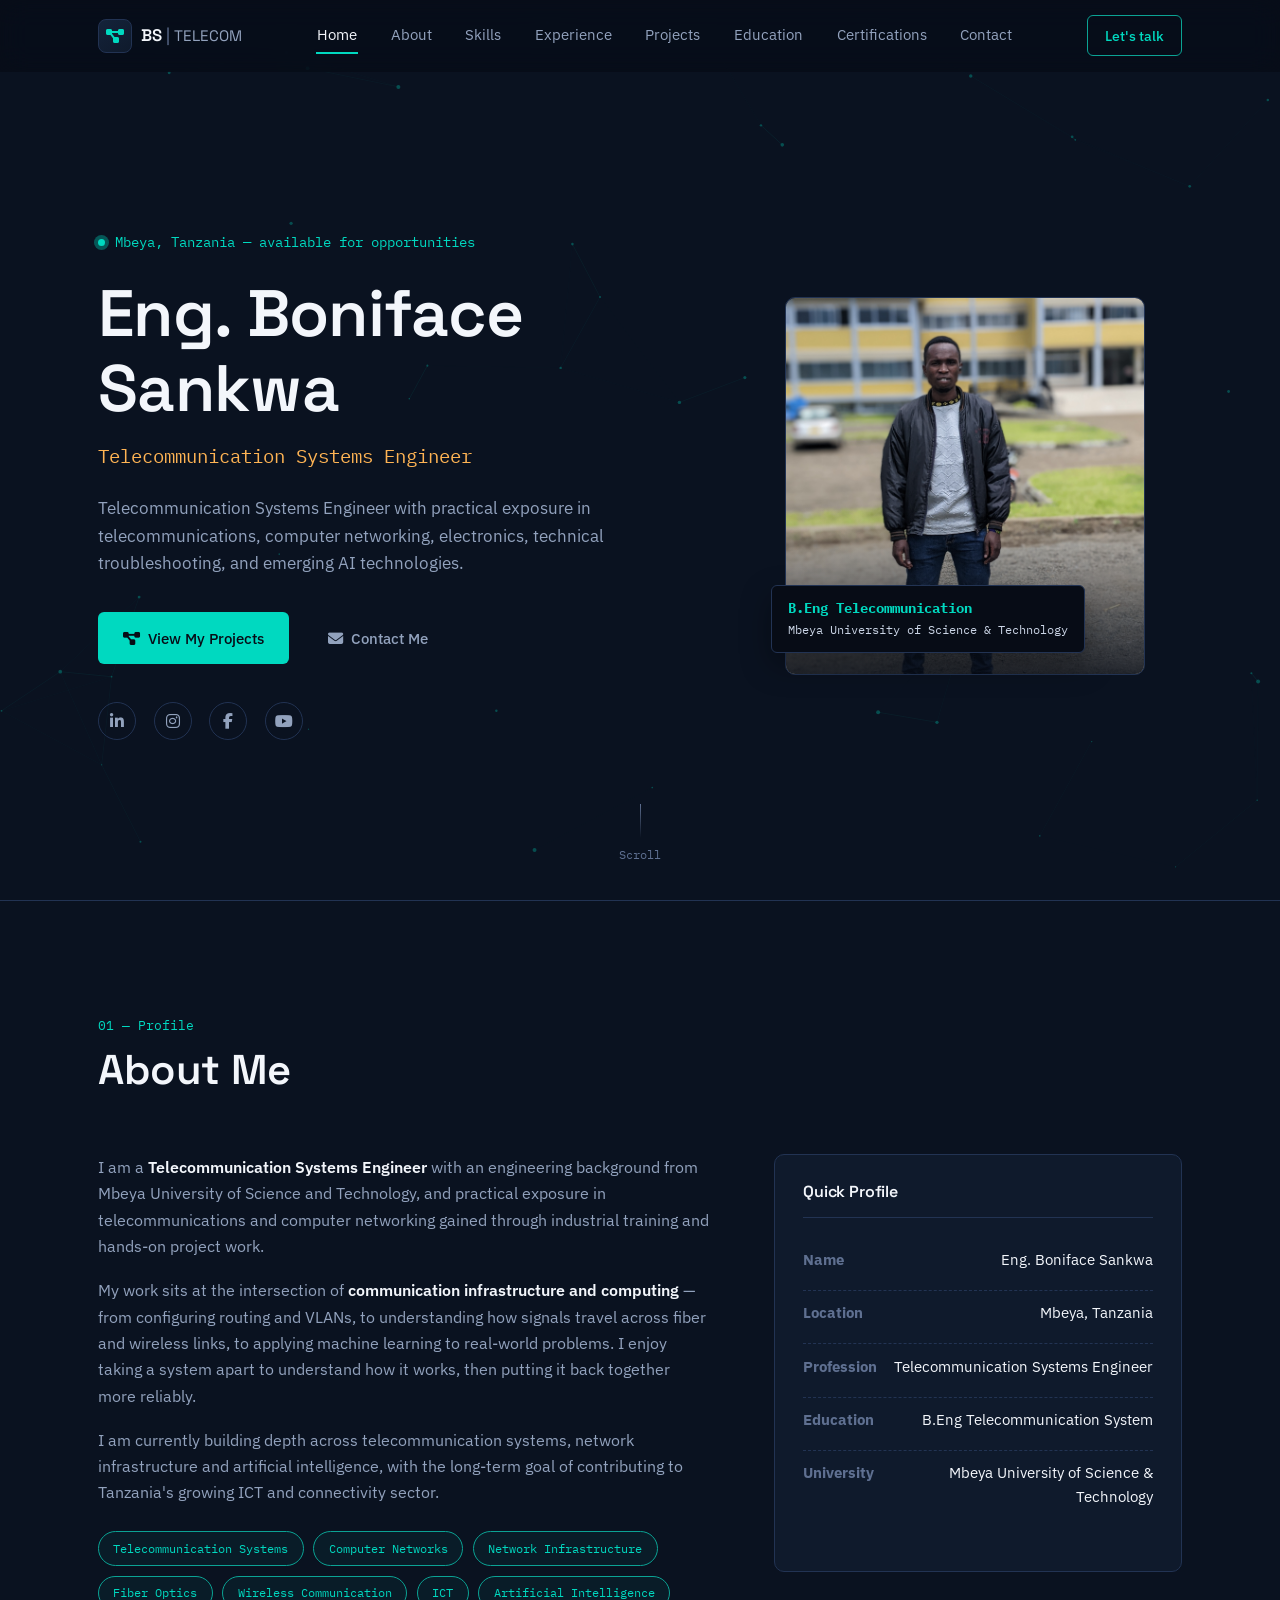
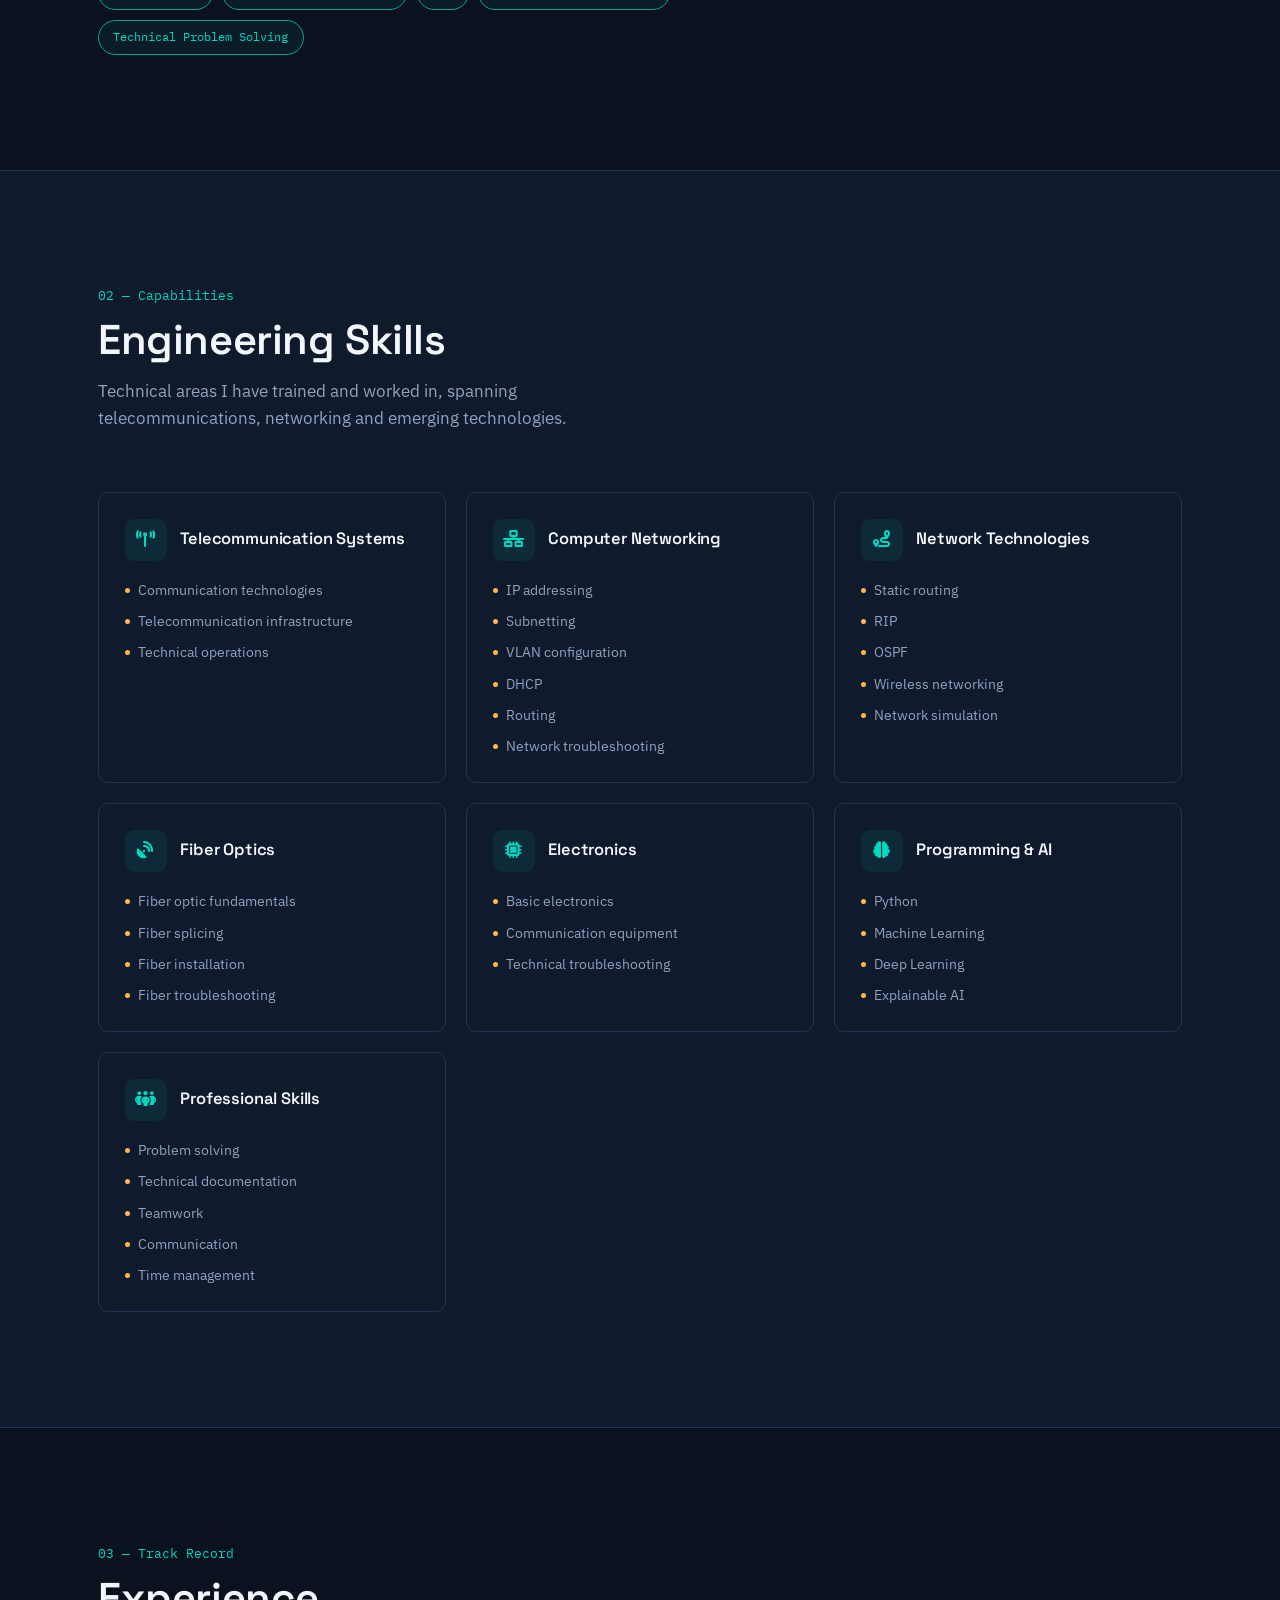
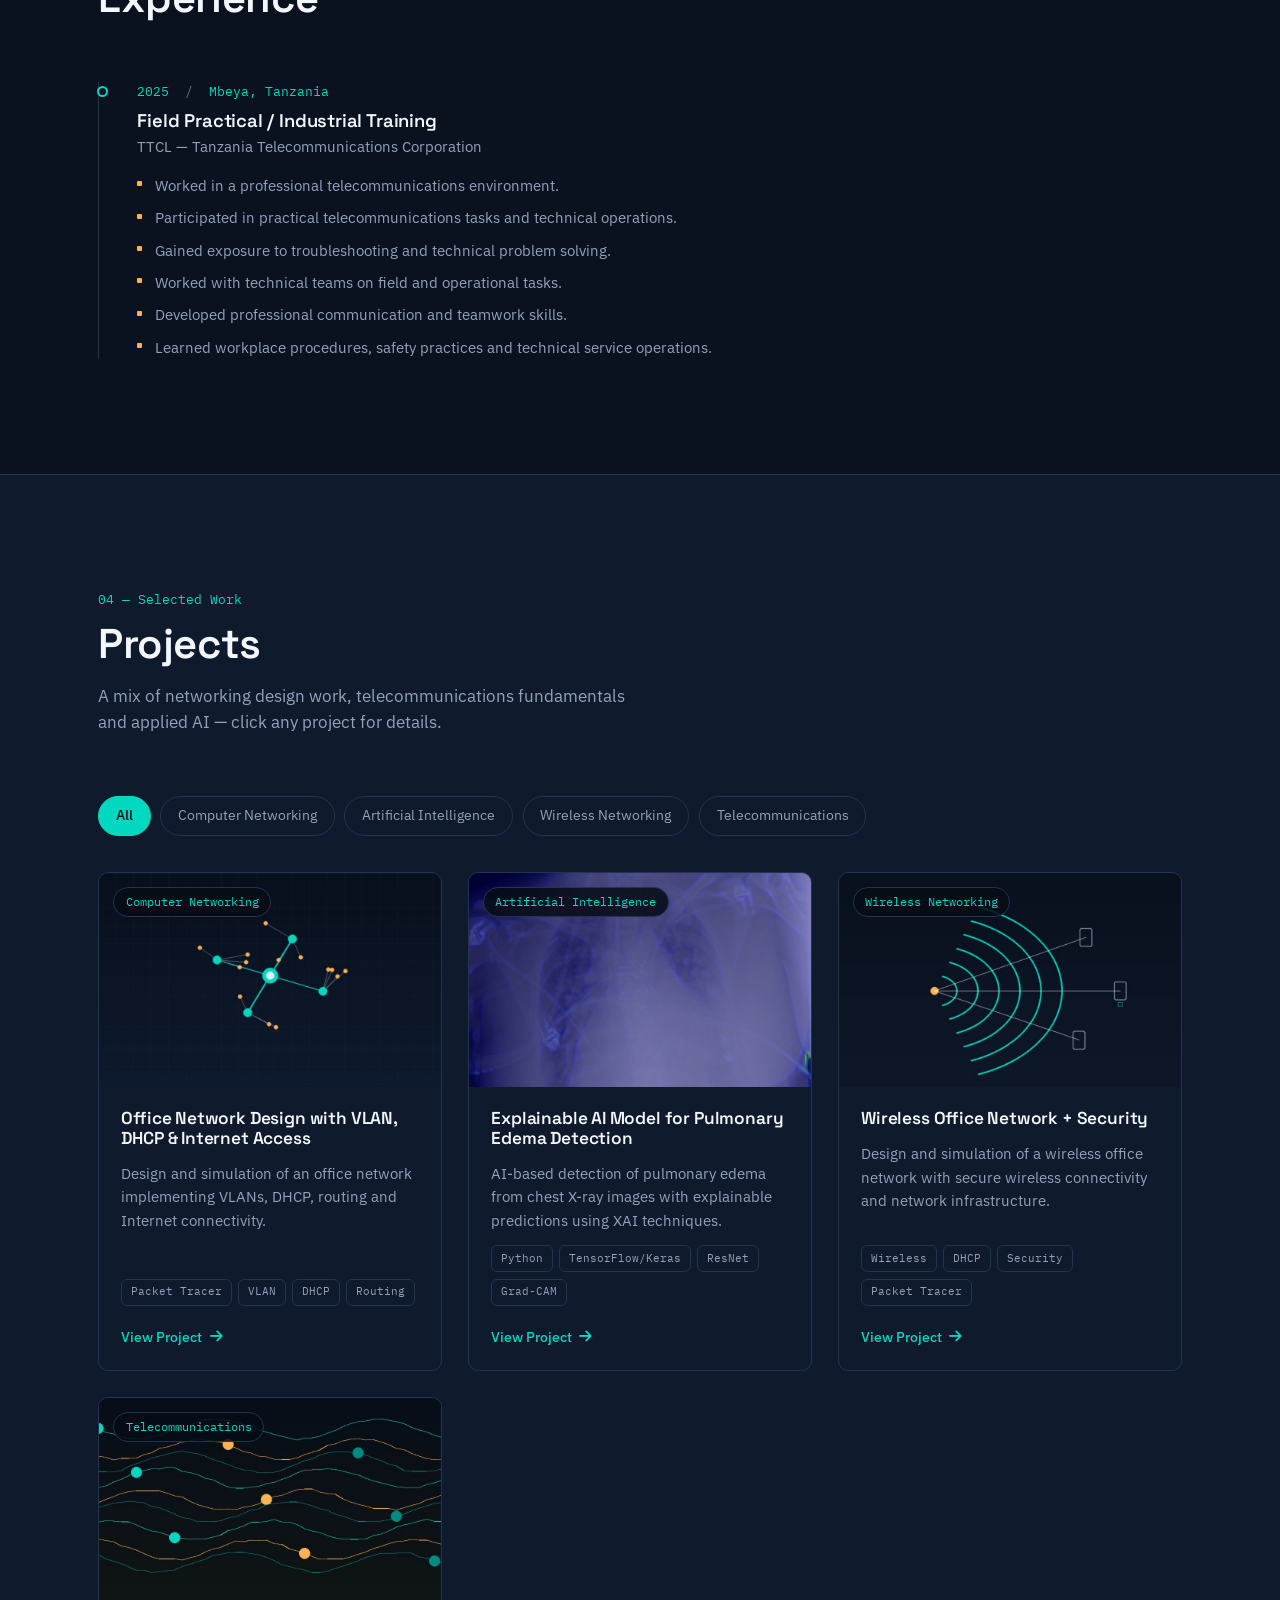
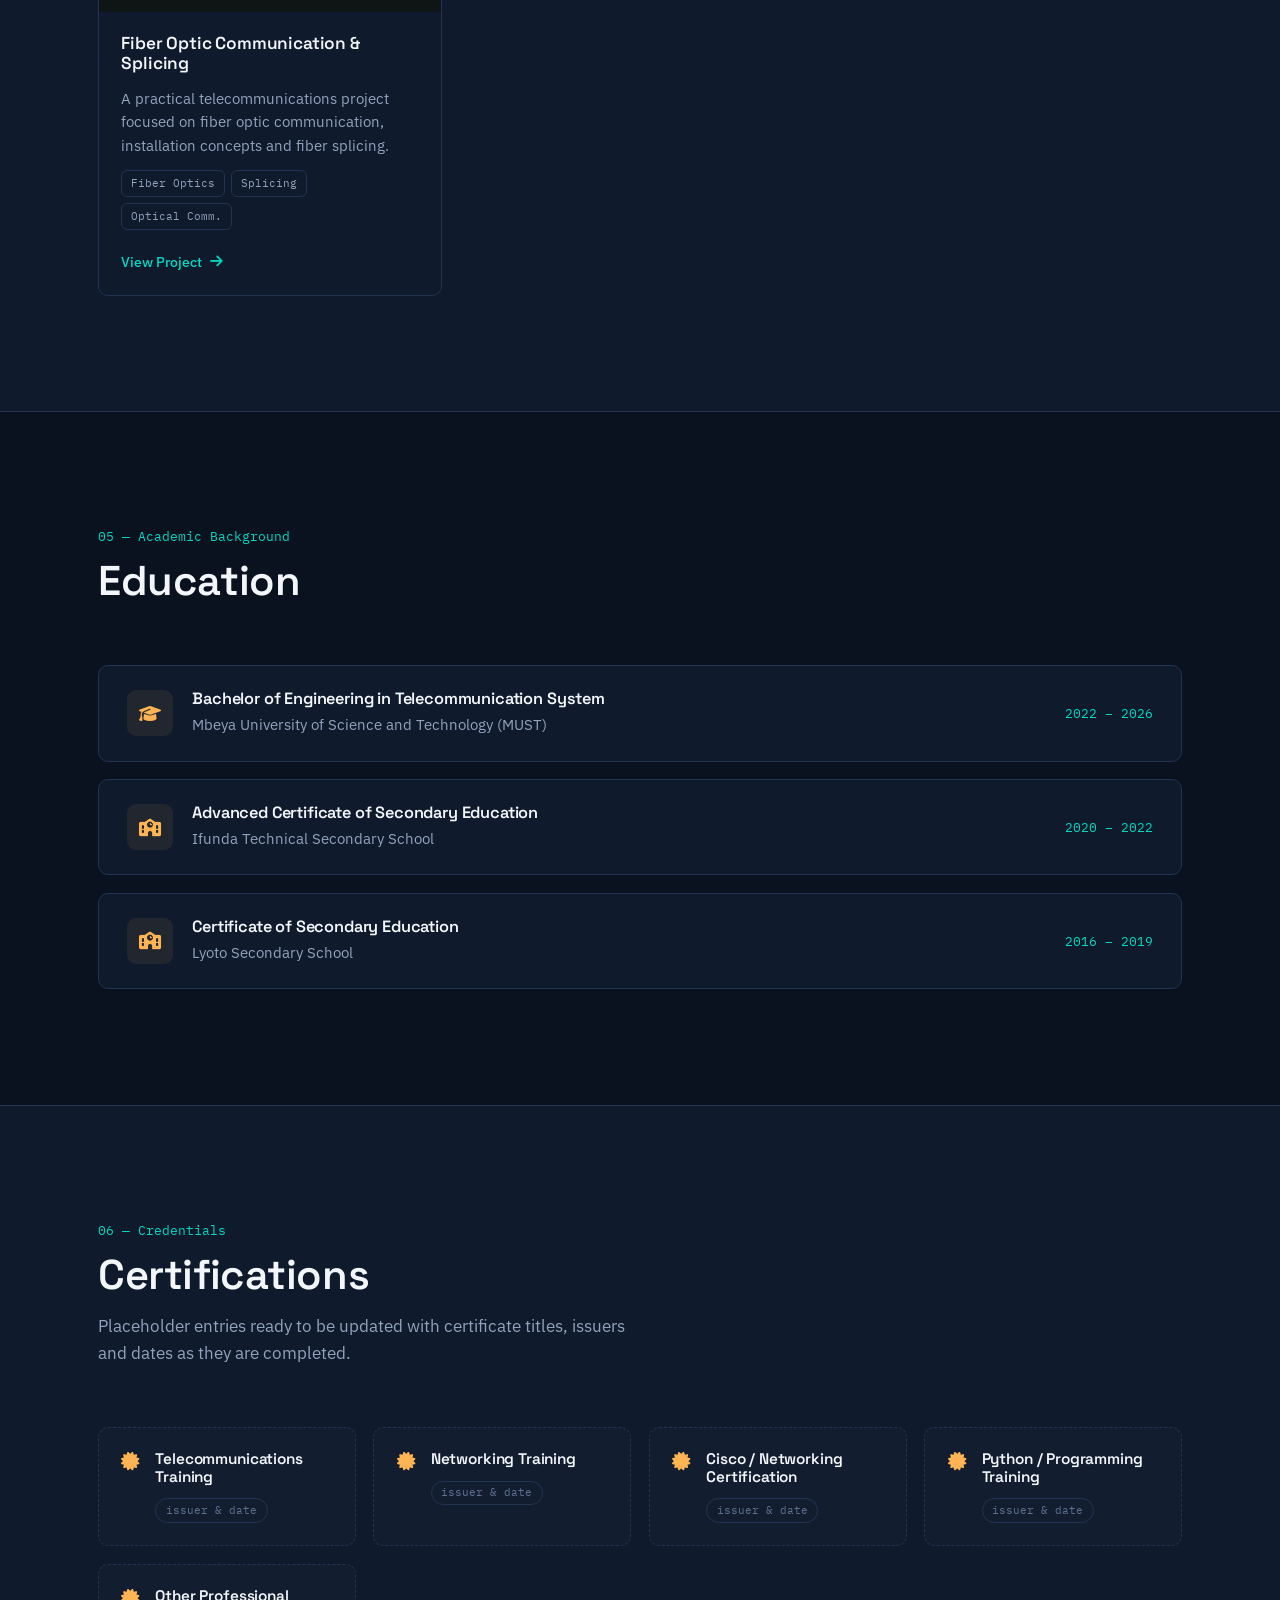
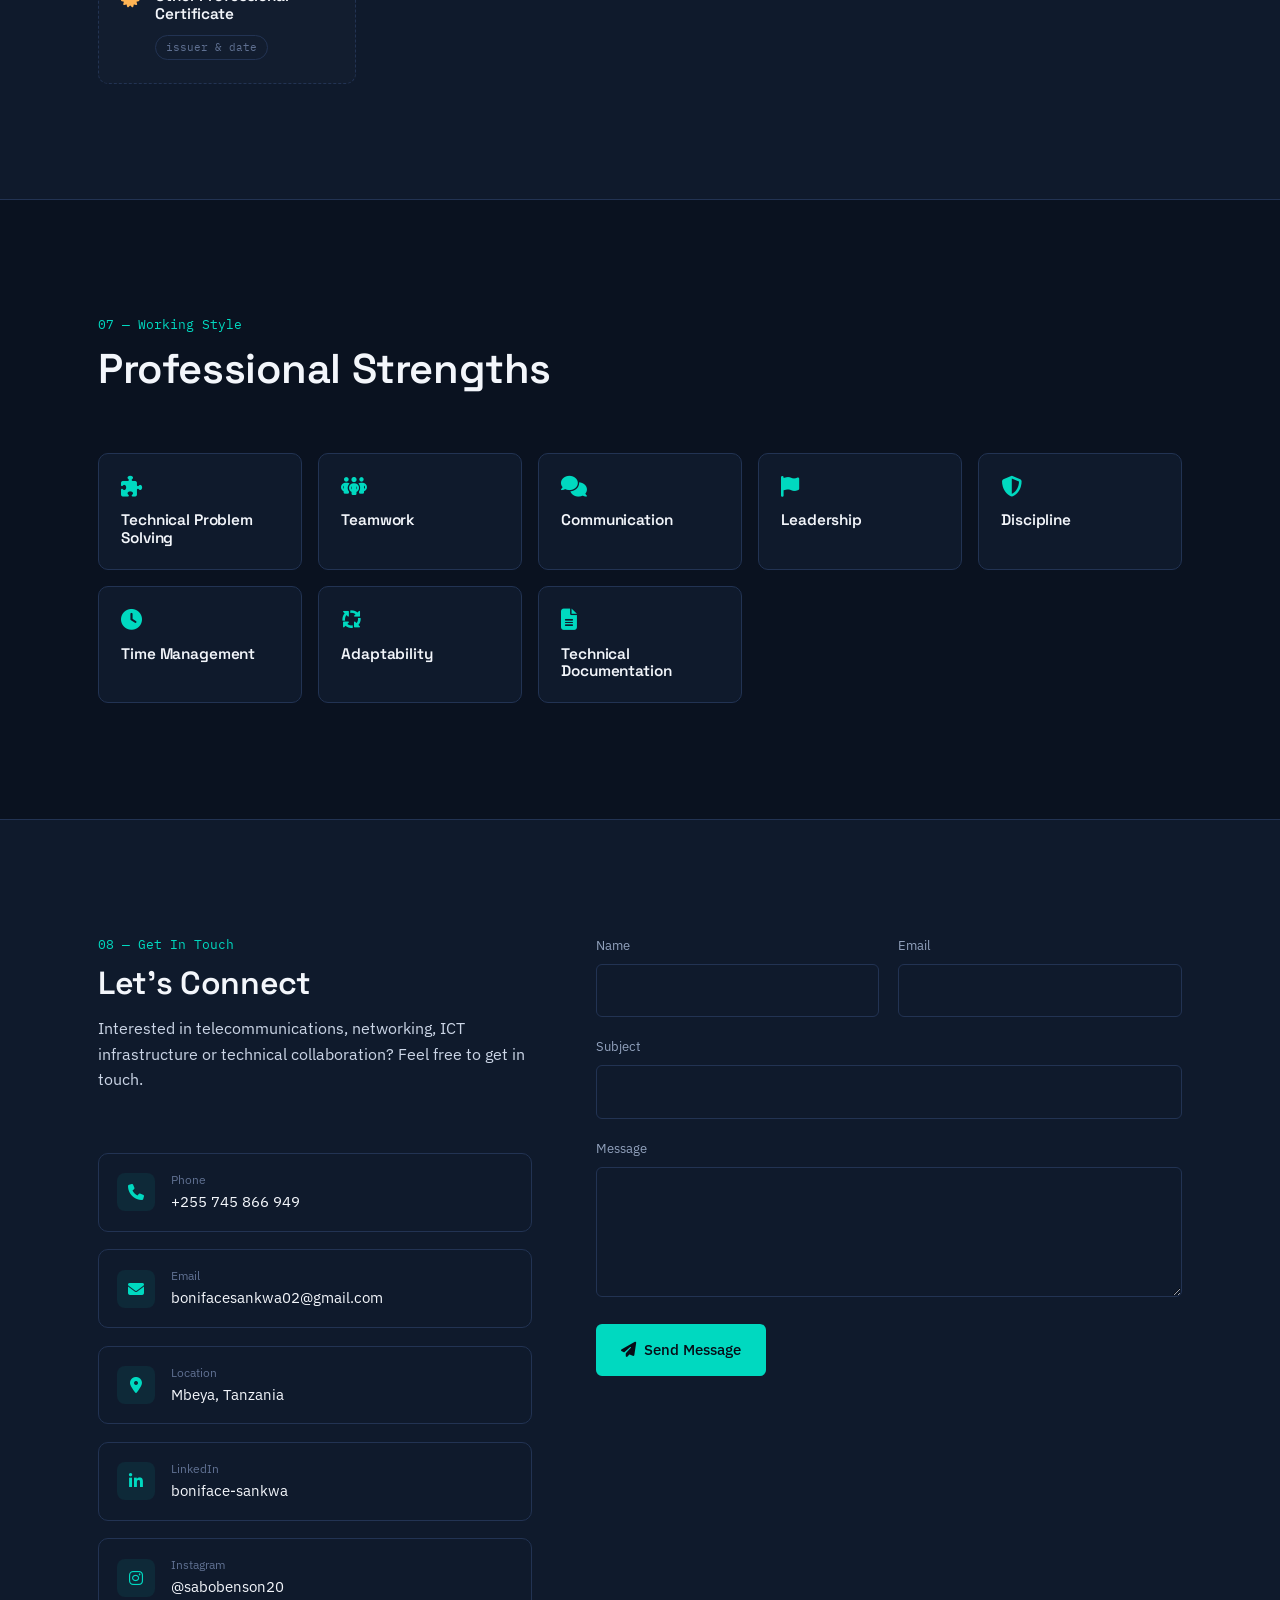
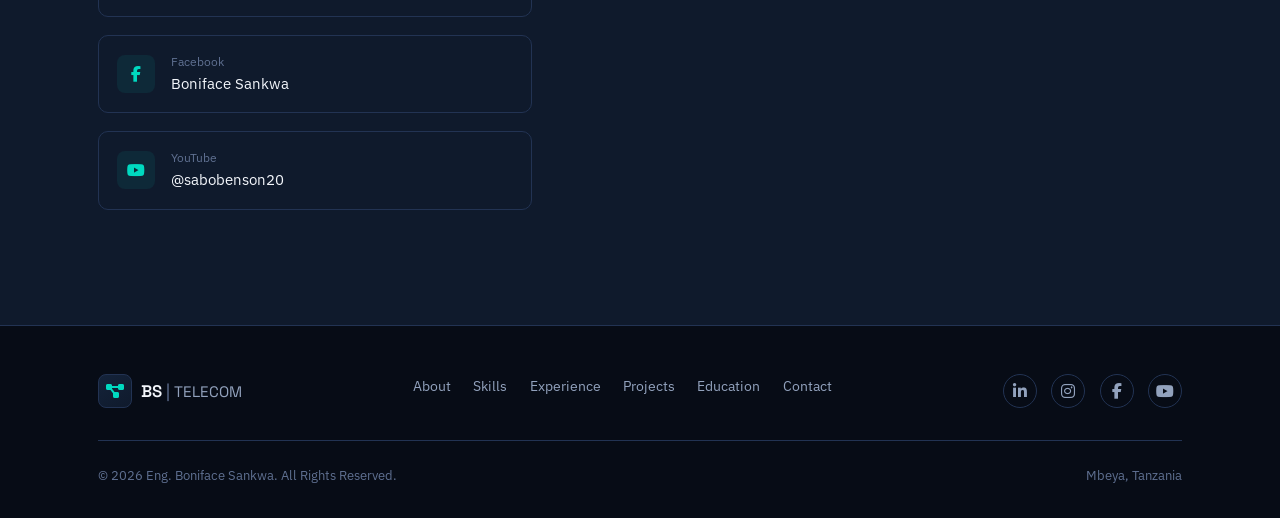
==== index.html @ 9c0c971b "Restore 'View My Projects' button in index.html Restored 'View My Projects' button and commented out" ====
<!DOCTYPE html>
<html lang="en">
<head>
<meta charset="UTF-8">
<meta name="viewport" content="width=device-width, initial-scale=1.0">
<title>Eng. Boniface Sankwa | Telecommunication Systems Engineer</title>
<meta name="description" content="Eng. Boniface Sankwa is a Telecommunication Systems Engineer based in Mbeya, Tanzania, with practical exposure in telecommunications, computer networking, fiber optics, wireless communication and AI.">
<meta name="keywords" content="Boniface Sankwa, Telecommunication Engineer, Network Engineer, Mbeya Tanzania, Fiber Optics, Computer Networking, ICT, MUST">
<meta name="author" content="Eng. Boniface Sankwa">
<link rel="canonical" href="https://bonifacesankwa.github.io/">

<!-- Open Graph -->
<meta property="og:type" content="website">
<meta property="og:title" content="Eng. Boniface Sankwa | Telecommunication Systems Engineer">
<meta property="og:description" content="Telecommunication Systems Engineer with practical exposure in telecommunications, computer networking, electronics, technical troubleshooting and emerging AI technologies.">
<meta property="og:image" content="assets/images/profile.jpg">
<meta property="og:url" content="https://bonifacesankwa.github.io/">
<meta name="twitter:card" content="summary_large_image">
<meta name="twitter:title" content="Eng. Boniface Sankwa | Telecommunication Systems Engineer">
<meta name="twitter:description" content="Telecommunication Systems Engineer — networking, fiber optics, wireless communication & AI.">
<meta name="twitter:image" content="assets/images/profile.jpg">

<link rel="icon" type="image/png" href="assets/icons/favicon.png">

<!-- Fonts -->
<link rel="preconnect" href="https://fonts.googleapis.com">
<link rel="preconnect" href="https://fonts.gstatic.com" crossorigin>
<link href="https://fonts.googleapis.com/css2?family=Space+Grotesk:wght@500;600;700&family=IBM+Plex+Sans:wght@400;500;600&family=IBM+Plex+Mono:wght@400;500&display=swap" rel="stylesheet">

<!-- Font Awesome -->
<link rel="stylesheet" href="https://cdnjs.cloudflare.com/ajax/libs/font-awesome/6.5.1/css/all.min.css">

<!-- Bootstrap 5 (grid/utilities used sparingly; layout is custom CSS) -->
<link rel="stylesheet" href="https://cdnjs.cloudflare.com/ajax/libs/twitter-bootstrap/5.3.2/css/bootstrap.min.css">

<link rel="stylesheet" href="css/style.css">

<!-- JSON-LD structured data for SEO -->
<script type="application/ld+json">
{
  "@context": "https://schema.org",
  "@type": "Person",
  "name": "Eng. Boniface Sankwa",
  "jobTitle": "Telecommunication Systems Engineer",
  "address": { "@type": "PostalAddress", "addressLocality": "Mbeya", "addressCountry": "Tanzania" },
  "email": "mailto:bonifacesankwa02@gmail.com",
  "telephone": "+255745866949",
  "url": "https://bonifacesankwa.github.io/",
  "sameAs": [
    "https://www.instagram.com/sabobenson20/",
    "http://www.linkedin.com/in/boniface-sankwa-7b8639428",
    "https://www.facebook.com/share/1E3b3E7pc8/",
    "https://youtube.com/@sabobenson20"
  ],
  "alumniOf": "Mbeya University of Science and Technology"
}
</script>
</head>
<body>
<a class="skip-link" href="#main-content">Skip to main content</a>

<canvas id="signal-canvas" aria-hidden="true"></canvas>

<!-- ============ NAVIGATION ============ -->
<header class="navbar">
  <div class="container">
    <a href="#home" class="brand" aria-label="BS Telecom — home">
      <span class="brand-mark"><i class="fa-solid fa-diagram-project"></i></span>
      <span>BS <span class="brand-sep">|</span> <span class="brand-sub">TELECOM</span></span>
    </a>

    <nav class="nav-links" id="nav-links" aria-label="Primary">
      <a href="#home">Home</a>
      <a href="#about">About</a>
      <a href="#skills">Skills</a>
      <a href="#experience">Experience</a>
      <a href="#projects">Projects</a>
      <a href="#education">Education</a>
      <a href="#certifications">Certifications</a>
      <a href="#contact">Contact</a>
    </nav>

    <a href="#contact" class="nav-cta">Let's talk</a>

    <button class="nav-toggle" id="nav-toggle" aria-label="Toggle navigation menu" aria-expanded="false" aria-controls="nav-links">
      <span></span><span></span><span></span>
    </button>
  </div>
</header>

<main id="main-content">

  <!-- ============ HERO ============ -->
  <section class="hero" id="home">
    <div class="container">
      <div class="hero-copy">
        <p class="hero-eyebrow"><span class="dot"></span> Mbeya, Tanzania — available for opportunities</p>
        <h1>Eng. Boniface Sankwa</h1>
        <p class="hero-role">Telecommunication Systems Engineer</p>
        <p class="hero-intro">Telecommunication Systems Engineer with practical exposure in telecommunications, computer networking, electronics, technical troubleshooting, and emerging AI technologies.</p>

        <div class="hero-actions">
          <a href="#projects" class="btn btn-primary"><i class="fa-solid fa-diagram-project"></i> View My Projects</a>
          <!-- ============<a href="documents/Boniface_Sankwa_CV.pdf" class="btn btn-outline" download><i class="fa-solid fa-download"></i> View/Download CV</a>============ -->
          <a href="#contact" class="btn btn-ghost"><i class="fa-solid fa-envelope"></i> Contact Me</a>
        </div>

        <div class="hero-social">
          <a href="http://www.linkedin.com/in/boniface-sankwa-7b8639428" target="_blank" rel="noopener" aria-label="LinkedIn profile"><i class="fa-brands fa-linkedin-in"></i></a>
          <a href="https://www.instagram.com/sabobenson20/" target="_blank" rel="noopener" aria-label="Instagram profile"><i class="fa-brands fa-instagram"></i></a>
          <a href="https://www.facebook.com/share/1E3b3E7pc8/" target="_blank" rel="noopener" aria-label="Facebook profile"><i class="fa-brands fa-facebook-f"></i></a>
          <a href="https://youtube.com/@sabobenson20" target="_blank" rel="noopener" aria-label="YouTube channel"><i class="fa-brands fa-youtube"></i></a>
        </div>
      </div>

      <div class="hero-portrait">
        <div class="hero-portrait-frame">
          <img src="assets/images/profile.jpg" alt="Portrait of Eng. Boniface Sankwa" width="360" height="378">
        </div>
        <div class="hero-portrait-tag"><strong>B.Eng Telecommunication</strong>Mbeya University of Science &amp; Technology</div>
      </div>
    </div>

    <div class="hero-scroll" aria-hidden="true"><span class="line"></span>Scroll</div>
  </section>

  <!-- ============ ABOUT ============ -->
  <section class="section" id="about">
    <div class="container">
      <div class="section-head reveal">
        <span class="section-index">01 — Profile</span>
        <h2>About Me</h2>
      </div>

      <div class="about-grid">
        <div class="about-text reveal">
          <p>I am a <strong>Telecommunication Systems Engineer</strong> with an engineering background from Mbeya University of Science and Technology, and practical exposure in telecommunications and computer networking gained through industrial training and hands-on project work.</p>
          <p>My work sits at the intersection of <strong>communication infrastructure and computing</strong> — from configuring routing and VLANs, to understanding how signals travel across fiber and wireless links, to applying machine learning to real-world problems. I enjoy taking a system apart to understand how it works, then putting it back together more reliably.</p>
          <p>I am currently building depth across telecommunication systems, network infrastructure and artificial intelligence, with the long-term goal of contributing to Tanzania's growing ICT and connectivity sector.</p>

          <div class="interest-tags">
            <span>Telecommunication Systems</span>
            <span>Computer Networks</span>
            <span>Network Infrastructure</span>
            <span>Fiber Optics</span>
            <span>Wireless Communication</span>
            <span>ICT</span>
            <span>Artificial Intelligence</span>
            <span>Technical Problem Solving</span>
          </div>
        </div>

        <div class="reveal">
          <div class="info-card">
            <h3>Quick Profile</h3>
            <dl>
              <div class="info-row"><dt>Name</dt><dd>Eng. Boniface Sankwa</dd></div>
              <div class="info-row"><dt>Location</dt><dd>Mbeya, Tanzania</dd></div>
              <div class="info-row"><dt>Profession</dt><dd>Telecommunication Systems Engineer</dd></div>
              <div class="info-row"><dt>Education</dt><dd>B.Eng Telecommunication System</dd></div>
              <div class="info-row"><dt>University</dt><dd>Mbeya University of Science &amp; Technology</dd></div>
            </dl>
          </div>
        </div>
      </div>
    </div>
  </section>

  <!-- ============ SKILLS ============ -->
  <section class="section section-bg-alt" id="skills">
    <div class="container">
      <div class="section-head reveal">
        <span class="section-index">02 — Capabilities</span>
        <h2>Engineering Skills</h2>
        <p>Technical areas I have trained and worked in, spanning telecommunications, networking and emerging technologies.</p>
      </div>

      <div class="skills-grid">
        <div class="skill-card reveal">
          <div class="skill-card-head">
            <span class="skill-icon"><i class="fa-solid fa-tower-broadcast"></i></span>
            <h3>Telecommunication Systems</h3>
          </div>
          <ul>
            <li>Communication technologies</li>
            <li>Telecommunication infrastructure</li>
            <li>Technical operations</li>
          </ul>
        </div>

        <div class="skill-card reveal">
          <div class="skill-card-head">
            <span class="skill-icon"><i class="fa-solid fa-network-wired"></i></span>
            <h3>Computer Networking</h3>
          </div>
          <ul>
            <li>IP addressing</li>
            <li>Subnetting</li>
            <li>VLAN configuration</li>
            <li>DHCP</li>
            <li>Routing</li>
            <li>Network troubleshooting</li>
          </ul>
        </div>

        <div class="skill-card reveal">
          <div class="skill-card-head">
            <span class="skill-icon"><i class="fa-solid fa-route"></i></span>
            <h3>Network Technologies</h3>
          </div>
          <ul>
            <li>Static routing</li>
            <li>RIP</li>
            <li>OSPF</li>
            <li>Wireless networking</li>
            <li>Network simulation</li>
          </ul>
        </div>

        <div class="skill-card reveal">
          <div class="skill-card-head">
            <span class="skill-icon"><i class="fa-solid fa-satellite-dish"></i></span>
            <h3>Fiber Optics</h3>
          </div>
          <ul>
            <li>Fiber optic fundamentals</li>
            <li>Fiber splicing</li>
            <li>Fiber installation</li>
            <li>Fiber troubleshooting</li>
          </ul>
        </div>

        <div class="skill-card reveal">
          <div class="skill-card-head">
            <span class="skill-icon"><i class="fa-solid fa-microchip"></i></span>
            <h3>Electronics</h3>
          </div>
          <ul>
            <li>Basic electronics</li>
            <li>Communication equipment</li>
            <li>Technical troubleshooting</li>
          </ul>
        </div>

        <div class="skill-card reveal">
          <div class="skill-card-head">
            <span class="skill-icon"><i class="fa-solid fa-brain"></i></span>
            <h3>Programming &amp; AI</h3>
          </div>
          <ul>
            <li>Python</li>
            <li>Machine Learning</li>
            <li>Deep Learning</li>
            <li>Explainable AI</li>
          </ul>
        </div>

        <div class="skill-card reveal">
          <div class="skill-card-head">
            <span class="skill-icon"><i class="fa-solid fa-people-group"></i></span>
            <h3>Professional Skills</h3>
          </div>
          <ul>
            <li>Problem solving</li>
            <li>Technical documentation</li>
            <li>Teamwork</li>
            <li>Communication</li>
            <li>Time management</li>
          </ul>
        </div>
      </div>
    </div>
  </section>

  <!-- ============ EXPERIENCE ============ -->
  <section class="section" id="experience">
    <div class="container">
      <div class="section-head reveal">
        <span class="section-index">03 — Track Record</span>
        <h2>Experience</h2>
      </div>

      <div class="timeline">
        <div class="timeline-item reveal">
          <div class="timeline-meta">
            <span>2025</span><span class="sep">/</span><span>Mbeya, Tanzania</span>
          </div>
          <h3>Field Practical / Industrial Training</h3>
          <p class="org">TTCL — Tanzania Telecommunications Corporation</p>
          <ul>
            <li>Worked in a professional telecommunications environment.</li>
            <li>Participated in practical telecommunications tasks and technical operations.</li>
            <li>Gained exposure to troubleshooting and technical problem solving.</li>
            <li>Worked with technical teams on field and operational tasks.</li>
            <li>Developed professional communication and teamwork skills.</li>
            <li>Learned workplace procedures, safety practices and technical service operations.</li>
          </ul>
        </div>
      </div>
    </div>
  </section>

  <!-- ============ PROJECTS ============ -->
  <section class="section section-bg-alt" id="projects">
    <div class="container">
      <div class="section-head reveal">
        <span class="section-index">04 — Selected Work</span>
        <h2>Projects</h2>
        <p>A mix of networking design work, telecommunications fundamentals and applied AI — click any project for details.</p>
      </div>

      <div class="project-filters reveal" role="tablist" aria-label="Filter projects by category">
        <button class="filter-btn is-active" data-filter="all">All</button>
        <button class="filter-btn" data-filter="networking">Computer Networking</button>
        <button class="filter-btn" data-filter="ai">Artificial Intelligence</button>
        <button class="filter-btn" data-filter="wireless">Wireless Networking</button>
        <button class="filter-btn" data-filter="telecom">Telecommunications</button>
      </div>

      <div class="projects-grid">

        <article class="project-card reveal" data-category="networking">
          <div class="project-thumb">
            <span class="project-cat">Computer Networking</span>
            <img src="assets/images/network-project.jpg" alt="Diagram of an office network topology with VLANs and a core switch" loading="lazy" width="900" height="560">
          </div>
          <div class="project-body">
            <h3>Office Network Design with VLAN, DHCP &amp; Internet Access</h3>
            <p>Design and simulation of an office network implementing VLANs, DHCP, routing and Internet connectivity.</p>
            <div class="project-tech">
              <span>Packet Tracer</span><span>VLAN</span><span>DHCP</span><span>Routing</span>
            </div>
            <a href="projects/network-design.html" class="project-link" data-project-id="network-design">View Project <i class="fa-solid fa-arrow-right"></i></a>
          </div>
        </article>

        <article class="project-card reveal" data-category="ai">
          <div class="project-thumb">
            <span class="project-cat">Artificial Intelligence</span>
            <img src="assets/images/pulmoxai.png" alt="Abstract visualization of an explainable AI heatmap over a chest scan outline" loading="lazy" width="900" height="560">
          </div>
          <div class="project-body">
            <h3>Explainable AI Model for Pulmonary Edema Detection</h3>
            <p>AI-based detection of pulmonary edema from chest X-ray images with explainable predictions using XAI techniques.</p>
            <div class="project-tech">
              <span>Python</span><span>TensorFlow/Keras</span><span>ResNet</span><span>Grad-CAM</span>
            </div>
            <a href="projects/pulmoxai.html" class="project-link" data-project-id="pulmoxai">View Project <i class="fa-solid fa-arrow-right"></i></a>
          </div>
        </article>

        <article class="project-card reveal" data-category="wireless">
          <div class="project-thumb">
            <span class="project-cat">Wireless Networking</span>
            <img src="assets/images/wireless-network.jpg" alt="Illustration of wireless signal coverage reaching multiple office devices" loading="lazy" width="900" height="560">
          </div>
          <div class="project-body">
            <h3>Wireless Office Network + Security</h3>
            <p>Design and simulation of a wireless office network with secure wireless connectivity and network infrastructure.</p>
            <div class="project-tech">
              <span>Wireless</span><span>DHCP</span><span>Security</span><span>Packet Tracer</span>
            </div>
            <a href="projects/wireless-network.html" class="project-link" data-project-id="wireless-network">View Project <i class="fa-solid fa-arrow-right"></i></a>
          </div>
        </article>

        <article class="project-card reveal" data-category="telecom">
          <div class="project-thumb">
            <span class="project-cat">Telecommunications</span>
            <img src="assets/images/fiber-optics.jpg" alt="Abstract illustration of fiber optic strands carrying light pulses" loading="lazy" width="900" height="560">
          </div>
          <div class="project-body">
            <h3>Fiber Optic Communication &amp; Splicing</h3>
            <p>A practical telecommunications project focused on fiber optic communication, installation concepts and fiber splicing.</p>
            <div class="project-tech">
              <span>Fiber Optics</span><span>Splicing</span><span>Optical Comm.</span>
            </div>
            <a href="projects/fiber-optics.html" class="project-link" data-project-id="fiber-optics">View Project <i class="fa-solid fa-arrow-right"></i></a>
          </div>
        </article>

      </div>
    </div>
  </section>

  <!-- ============ EDUCATION ============ -->
  <section class="section" id="education">
    <div class="container">
      <div class="section-head reveal">
        <span class="section-index">05 — Academic Background</span>
        <h2>Education</h2>
      </div>

      <div class="edu-grid">
        <div class="edu-card reveal">
          <span class="edu-icon"><i class="fa-solid fa-graduation-cap"></i></span>
          <div>
            <h3>Bachelor of Engineering in Telecommunication System</h3>
            <p class="edu-school">Mbeya University of Science and Technology (MUST)</p>
          </div>
          <span class="edu-year">2022 – 2026</span>
        </div>

        <div class="edu-card reveal">
          <span class="edu-icon"><i class="fa-solid fa-school"></i></span>
          <div>
            <h3>Advanced Certificate of Secondary Education</h3>
            <p class="edu-school">Ifunda Technical Secondary School</p>
          </div>
          <span class="edu-year">2020 – 2022</span>
        </div>

        <div class="edu-card reveal">
          <span class="edu-icon"><i class="fa-solid fa-school"></i></span>
          <div>
            <h3>Certificate of Secondary Education</h3>
            <p class="edu-school">Lyoto Secondary School</p>
          </div>
          <span class="edu-year">2016 – 2019</span>
        </div>
      </div>
    </div>
  </section>

  <!-- ============ CERTIFICATIONS ============ -->
  <section class="section section-bg-alt" id="certifications">
    <div class="container">
      <div class="section-head reveal">
        <span class="section-index">06 — Credentials</span>
        <h2>Certifications</h2>
        <p>Placeholder entries ready to be updated with certificate titles, issuers and dates as they are completed.</p>
      </div>

      <div class="cert-grid">
        <div class="cert-card reveal">
          <i class="fa-solid fa-certificate"></i>
          <div>
            <h4>Telecommunications Training</h4>
            <span class="status">issuer &amp; date</span>
          </div>
        </div>
        <div class="cert-card reveal">
          <i class="fa-solid fa-certificate"></i>
          <div>
            <h4>Networking Training</h4>
            <span class="status">issuer &amp; date</span>
          </div>
        </div>
        <div class="cert-card reveal">
          <i class="fa-solid fa-certificate"></i>
          <div>
            <h4>Cisco / Networking Certification</h4>
            <span class="status">issuer &amp; date</span>
          </div>
        </div>
        <div class="cert-card reveal">
          <i class="fa-solid fa-certificate"></i>
          <div>
            <h4>Python / Programming Training</h4>
            <span class="status">issuer &amp; date</span>
          </div>
        </div>
        <div class="cert-card reveal">
          <i class="fa-solid fa-certificate"></i>
          <div>
            <h4>Other Professional Certificate</h4>
            <span class="status">issuer &amp; date</span>
          </div>
        </div>
      </div>
    </div>
  </section>

  <!-- ============ STRENGTHS ============ -->
  <section class="section" id="strengths">
    <div class="container">
      <div class="section-head reveal">
        <span class="section-index">07 — Working Style</span>
        <h2>Professional Strengths</h2>
      </div>

      <div class="strengths-grid">
        <div class="strength-card reveal"><i class="fa-solid fa-puzzle-piece"></i><h4>Technical Problem Solving</h4></div>
        <div class="strength-card reveal"><i class="fa-solid fa-people-group"></i><h4>Teamwork</h4></div>
        <div class="strength-card reveal"><i class="fa-solid fa-comments"></i><h4>Communication</h4></div>
        <div class="strength-card reveal"><i class="fa-solid fa-flag"></i><h4>Leadership</h4></div>
        <div class="strength-card reveal"><i class="fa-solid fa-shield-halved"></i><h4>Discipline</h4></div>
        <div class="strength-card reveal"><i class="fa-solid fa-clock"></i><h4>Time Management</h4></div>
        <div class="strength-card reveal"><i class="fa-solid fa-arrows-spin"></i><h4>Adaptability</h4></div>
        <div class="strength-card reveal"><i class="fa-solid fa-file-lines"></i><h4>Technical Documentation</h4></div>
      </div>
    </div>
  </section>

  <!-- ============ CONTACT ============ -->
  <section class="section section-bg-alt" id="contact">
    <div class="container">
      <div class="contact-grid">
        <div class="reveal">
          <span class="section-index">08 — Get In Touch</span>
          <h2>Let's Connect</h2>
          <p class="section-head" style="margin-top:0.9rem;">Interested in telecommunications, networking, ICT infrastructure or technical collaboration? Feel free to get in touch.</p>

          <div class="contact-list">
            <a href="tel:+255745866949">
              <i class="fa-solid fa-phone"></i>
              <span><span class="label">Phone</span><span class="value">+255 745 866 949</span></span>
            </a>
            <a href="mailto:bonifacesankwa02@gmail.com">
              <i class="fa-solid fa-envelope"></i>
              <span><span class="label">Email</span><span class="value">bonifacesankwa02@gmail.com</span></span>
            </a>
            <span class="contact-static">
              <i class="fa-solid fa-location-dot"></i>
              <span><span class="label">Location</span><span class="value">Mbeya, Tanzania</span></span>
            </span>
            <a href="http://www.linkedin.com/in/boniface-sankwa-7b8639428" target="_blank" rel="noopener">
              <i class="fa-brands fa-linkedin-in"></i>
              <span><span class="label">LinkedIn</span><span class="value">boniface-sankwa</span></span>
            </a>
            <a href="https://www.instagram.com/sabobenson20/" target="_blank" rel="noopener">
              <i class="fa-brands fa-instagram"></i>
              <span><span class="label">Instagram</span><span class="value">@sabobenson20</span></span>
            </a>
            <a href="https://www.facebook.com/share/1E3b3E7pc8/" target="_blank" rel="noopener">
              <i class="fa-brands fa-facebook-f"></i>
              <span><span class="label">Facebook</span><span class="value">Boniface Sankwa</span></span>
            </a>
            <a href="https://youtube.com/@sabobenson20" target="_blank" rel="noopener">
              <i class="fa-brands fa-youtube"></i>
              <span><span class="label">YouTube</span><span class="value">@sabobenson20</span></span>
            </a>
          </div>
        </div>

        <div class="reveal">
          <!--
            Static-site contact form.
            To receive messages, create a free form at https://formspree.io,
            then set action="https://formspree.io/f/YOUR-FORM-ID" below
            and remove the placeholder text "your-form-id" — see README.md.
          -->
          <form id="contact-form" action="https://formspree.io/f/mwlppzwy" method="POST">
            <div class="form-row">
              <div class="form-group">
                <label for="name">Name</label>
                <input type="text" id="name" name="name" required autocomplete="name">
              </div>
              <div class="form-group">
                <label for="email">Email</label>
                <input type="email" id="email" name="email" required autocomplete="email">
              </div>
            </div>
            <div class="form-group">
              <label for="subject">Subject</label>
              <input type="text" id="subject" name="subject" required>
            </div>
            <div class="form-group">
              <label for="message">Message</label>
              <textarea id="message" name="message" required></textarea>
            </div>
            <button type="submit" class="btn btn-primary"><i class="fa-solid fa-paper-plane"></i> Send Message</button>
            <p class="form-status" role="status"></p>
          </form>
        </div>
      </div>
    </div>
  </section>

</main>

<!-- ============ FOOTER ============ -->
<footer class="site-footer">
  <div class="container">
    <div class="footer-top">
      <a href="#home" class="brand">
        <span class="brand-mark"><i class="fa-solid fa-diagram-project"></i></span>
        <span>BS <span class="brand-sep">|</span> <span class="brand-sub">TELECOM</span></span>
      </a>
      <nav class="footer-nav" aria-label="Footer">
        <a href="#about">About</a>
        <a href="#skills">Skills</a>
        <a href="#experience">Experience</a>
        <a href="#projects">Projects</a>
        <a href="#education">Education</a>
        <a href="#contact">Contact</a>
      </nav>
      <div class="footer-social">
        <a href="http://www.linkedin.com/in/boniface-sankwa-7b8639428" target="_blank" rel="noopener" aria-label="LinkedIn"><i class="fa-brands fa-linkedin-in"></i></a>
        <a href="https://www.instagram.com/sabobenson20/" target="_blank" rel="noopener" aria-label="Instagram"><i class="fa-brands fa-instagram"></i></a>
        <a href="https://www.facebook.com/share/1E3b3E7pc8/" target="_blank" rel="noopener" aria-label="Facebook"><i class="fa-brands fa-facebook-f"></i></a>
        <a href="https://youtube.com/@sabobenson20" target="_blank" rel="noopener" aria-label="YouTube"><i class="fa-brands fa-youtube"></i></a>
      </div>
    </div>
    <div class="footer-bottom">
      <p>&copy; <span id="year"></span> Eng. Boniface Sankwa. All Rights Reserved.</p>
      <p>Mbeya, Tanzania</p>
    </div>
  </div>
</footer>

<button class="back-to-top" aria-label="Back to top"><i class="fa-solid fa-arrow-up"></i></button>

<!-- ============ PROJECT MODAL ============ -->
<div class="modal-backdrop" id="project-modal" aria-hidden="true" role="dialog" aria-modal="true" aria-labelledby="modal-title">
  <div class="modal-box">
    <button class="modal-close" aria-label="Close project details"><i class="fa-solid fa-xmark"></i></button>
    <div class="modal-thumb"><img src="" alt=""></div>
    <div class="modal-content">
      <span class="project-cat modal-cat"></span>
      <h3 class="modal-title" id="modal-title"></h3>
      <p class="modal-desc"></p>
      <div class="project-tech modal-tech"></div>
      <div class="modal-actions">
        <a href="#" class="btn btn-primary modal-view-link">Open Full Project Page <i class="fa-solid fa-arrow-up-right-from-square"></i></a>
      </div>
    </div>
  </div>
</div>

<script src="js/main.js"></script>
</body>
</html>
---- css/style.css ----
/* ==========================================================================
   Eng. Boniface Sankwa — Telecommunication Systems Engineer Portfolio
   Stylesheet
   Design language: deep navy "night network" base, fiber-optic teal signal
   accent, amber activity-light accent. Typography: Space Grotesk (display,
   geometric/technical) + IBM Plex Sans (body, engineering-documentation feel).
   ========================================================================== */

:root {
  /* --- Color tokens --- */
  --navy-950: #070c16;
  --navy-900: #0a1220;
  --navy-800: #0f1a2c;
  --navy-700: #14233a;
  --navy-600: #1b2e49;
  --line: #223353;

  --teal: #00d9c0;
  --teal-dim: #0ba394;
  --teal-glow: rgba(0, 217, 192, 0.35);

  --amber: #ffb454;
  --amber-dim: #cf8f3f;

  --ink-0: #f3f6fb;
  --ink-1: #cbd5e6;
  --ink-2: #92a2bd;
  --ink-3: #5f7091;

  /* --- Type --- */
  --font-display: "Space Grotesk", "Segoe UI", sans-serif;
  --font-body: "IBM Plex Sans", "Segoe UI", sans-serif;
  --font-mono: "IBM Plex Mono", "Courier New", monospace;

  /* --- Layout --- */
  --max-w: 1180px;
  --gutter: clamp(1.25rem, 4vw, 3rem);
  --radius-s: 6px;
  --radius-m: 10px;
  --nav-h: 72px;

  --ease: cubic-bezier(0.16, 1, 0.3, 1);
}

/* --- Reset --- */
*, *::before, *::after { box-sizing: border-box; }
html { scroll-behavior: smooth; }
body, h1, h2, h3, h4, p, ul, ol, figure { margin: 0; }
ul, ol { padding: 0; list-style: none; }
img { max-width: 100%; display: block; }
a { color: inherit; text-decoration: none; }
button { font: inherit; color: inherit; background: none; border: 0; cursor: pointer; }
input, textarea { font: inherit; color: inherit; }

@media (prefers-reduced-motion: reduce) {
  html { scroll-behavior: auto; }
  *, *::before, *::after {
    animation-duration: 0.001ms !important;
    animation-iteration-count: 1 !important;
    transition-duration: 0.001ms !important;
    scroll-behavior: auto !important;
  }
}

body {
  background: var(--navy-900);
  color: var(--ink-1);
  font-family: var(--font-body);
  font-size: 16px;
  line-height: 1.6;
  -webkit-font-smoothing: antialiased;
  overflow-x: hidden;
}

:focus-visible {
  outline: 2px solid var(--teal);
  outline-offset: 3px;
  border-radius: 3px;
}

.container {
  max-width: var(--max-w);
  margin-inline: auto;
  padding-inline: var(--gutter);
}

.skip-link {
  position: absolute;
  left: -999px;
  top: 0;
  background: var(--teal);
  color: var(--navy-950);
  padding: 0.75rem 1.25rem;
  z-index: 999;
  font-weight: 600;
  border-radius: 0 0 var(--radius-s) 0;
}
.skip-link:focus { left: 0; }

h1, h2, h3, h4 {
  font-family: var(--font-display);
  color: var(--ink-0);
  font-weight: 600;
  line-height: 1.15;
  letter-spacing: -0.01em;
}

.section {
  padding: clamp(4rem, 9vw, 7.5rem) 0;
  position: relative;
  border-top: 1px solid var(--line);
}

.section-head {
  max-width: 640px;
  margin-bottom: clamp(2.5rem, 5vw, 3.75rem);
}

.section-index {
  font-family: var(--font-mono);
  font-size: 0.8rem;
  color: var(--teal);
  display: block;
  margin-bottom: 0.6rem;
}

.section-head h2 {
  font-size: clamp(1.9rem, 3.4vw, 2.6rem);
}

.section-head p {
  color: var(--ink-2);
  margin-top: 0.9rem;
  font-size: 1.05rem;
  max-width: 54ch;
}

.section-bg-alt { background: var(--navy-800); }

/* ==========================================================================
   Background: signal-line canvas (single orchestrated ambient motif)
   ========================================================================== */
#signal-canvas {
  position: fixed;
  inset: 0;
  z-index: 0;
  width: 100%;
  height: 100%;
  opacity: 0.55;
  pointer-events: none;
}

/* ==========================================================================
   Navigation
   ========================================================================== */
.navbar {
  position: fixed;
  inset: 0 0 auto 0;
  height: var(--nav-h);
  z-index: 500;
  background: rgba(7, 12, 22, 0.72);
  backdrop-filter: blur(14px) saturate(140%);
  -webkit-backdrop-filter: blur(14px) saturate(140%);
  border-bottom: 1px solid transparent;
  transition: border-color 0.3s var(--ease), background 0.3s var(--ease);
}
.navbar.is-scrolled {
  border-bottom-color: var(--line);
  background: rgba(7, 12, 22, 0.92);
}

.navbar .container {
  height: 100%;
  display: flex;
  align-items: center;
  justify-content: space-between;
}

.brand {
  display: flex;
  align-items: center;
  gap: 0.55rem;
  font-family: var(--font-display);
  font-size: 1.05rem;
  color: var(--ink-0);
  font-weight: 600;
}
.brand .brand-mark {
  width: 34px;
  height: 34px;
  border-radius: 8px;
  background: linear-gradient(145deg, var(--navy-700), var(--navy-800));
  border: 1px solid var(--line);
  display: grid;
  place-items: center;
  color: var(--teal);
  font-size: 1rem;
}
.brand .brand-sep { color: var(--ink-3); font-weight: 400; }
.brand .brand-sub { color: var(--ink-2); font-weight: 400; font-size: 0.95rem; }

.nav-links {
  display: flex;
  align-items: center;
  gap: 2rem;
}
.nav-links a {
  font-size: 0.94rem;
  color: var(--ink-2);
  position: relative;
  padding: 0.3rem 0.05rem;
  transition: color 0.2s var(--ease);
}
.nav-links a::after {
  content: "";
  position: absolute;
  left: 0; bottom: -2px;
  width: 0; height: 2px;
  background: var(--teal);
  transition: width 0.25s var(--ease);
}
.nav-links a:hover,
.nav-links a.is-active { color: var(--ink-0); }
.nav-links a.is-active::after,
.nav-links a:hover::after { width: 100%; }

.nav-cta {
  border: 1px solid var(--teal-dim);
  color: var(--teal);
  padding: 0.5rem 1.05rem;
  border-radius: var(--radius-s);
  font-size: 0.9rem;
  font-weight: 500;
  transition: background 0.2s var(--ease), color 0.2s var(--ease);
}
.nav-cta:hover { background: var(--teal); color: var(--navy-950); }

.nav-toggle {
  display: none;
  flex-direction: column;
  gap: 5px;
  width: 26px;
  z-index: 600;
}
.nav-toggle span {
  height: 2px;
  background: var(--ink-0);
  border-radius: 2px;
  transition: transform 0.3s var(--ease), opacity 0.3s var(--ease);
}
.nav-toggle.is-open span:nth-child(1) { transform: translateY(7px) rotate(45deg); }
.nav-toggle.is-open span:nth-child(2) { opacity: 0; }
.nav-toggle.is-open span:nth-child(3) { transform: translateY(-7px) rotate(-45deg); }

/* ==========================================================================
   Hero
   ========================================================================== */
.hero {
  position: relative;
  min-height: 100vh;
  display: flex;
  align-items: center;
  padding-top: var(--nav-h);
  z-index: 1;
}

.hero .container {
  display: grid;
  grid-template-columns: 1.15fr 0.85fr;
  gap: clamp(2rem, 5vw, 4rem);
  align-items: center;
}

.hero-eyebrow {
  font-family: var(--font-mono);
  font-size: 0.85rem;
  color: var(--teal);
  display: flex;
  align-items: center;
  gap: 0.6rem;
  margin-bottom: 1.4rem;
}
.hero-eyebrow .dot {
  width: 7px; height: 7px;
  border-radius: 50%;
  background: var(--teal);
  box-shadow: 0 0 0 4px var(--teal-glow);
}

.hero h1 {
  font-size: clamp(2.4rem, 5.6vw, 4.1rem);
  color: var(--ink-0);
}
.hero h1 .last {
  display: block;
  color: transparent;
  -webkit-text-stroke: 1px var(--ink-1);
}

.hero-role {
  font-family: var(--font-mono);
  font-size: clamp(1rem, 1.6vw, 1.2rem);
  color: var(--amber);
  margin-top: 0.9rem;
}

.hero-intro {
  margin-top: 1.4rem;
  max-width: 52ch;
  color: var(--ink-2);
  font-size: 1.08rem;
}

.hero-actions {
  margin-top: 2.2rem;
  display: flex;
  flex-wrap: wrap;
  gap: 0.9rem;
}

.btn {
  display: inline-flex;
  align-items: center;
  gap: 0.5rem;
  padding: 0.85rem 1.5rem;
  border-radius: var(--radius-s);
  font-size: 0.95rem;
  font-weight: 500;
  transition: transform 0.2s var(--ease), background 0.2s var(--ease), border-color 0.2s var(--ease), color .2s var(--ease);
  border: 1px solid transparent;
}
.btn:hover { transform: translateY(-2px); }
.btn-primary {
  background: var(--teal);
  color: var(--navy-950);
}
.btn-primary:hover { background: #1fe9d1; }
.btn-outline {
  border-color: var(--line);
  color: var(--ink-1);
}
.btn-outline:hover { border-color: var(--teal-dim); color: var(--ink-0); }
.btn-ghost {
  color: var(--ink-2);
  border-color: transparent;
}
.btn-ghost:hover { color: var(--teal); }

.hero-social {
  margin-top: 2.4rem;
  display: flex;
  align-items: center;
  gap: 1.1rem;
}
.hero-social a {
  width: 38px; height: 38px;
  display: grid;
  place-items: center;
  border: 1px solid var(--line);
  border-radius: 50%;
  color: var(--ink-2);
  transition: all 0.2s var(--ease);
}
.hero-social a:hover {
  color: var(--teal);
  border-color: var(--teal-dim);
  transform: translateY(-3px);
}

.hero-portrait {
  position: relative;
  justify-self: center;
}
.hero-portrait-frame {
  position: relative;
  width: min(360px, 80vw);
  aspect-ratio: 1 / 1.05;
  border-radius: var(--radius-m);
  overflow: hidden;
  border: 1px solid var(--line);
  background: var(--navy-800);
}
.hero-portrait-frame img {
  width: 100%; height: 100%;
  object-fit: cover;
}
.hero-portrait-frame::after {
  content: "";
  position: absolute; inset: 0;
  background: linear-gradient(180deg, transparent 55%, rgba(7,12,22,0.85) 100%);
}
.hero-portrait-tag {
  position: absolute;
  left: -14px; bottom: 22px;
  background: var(--navy-950);
  border: 1px solid var(--line);
  border-radius: var(--radius-s);
  padding: 0.75rem 1rem;
  font-family: var(--font-mono);
  font-size: 0.78rem;
  color: var(--ink-1);
  z-index: 2;
  box-shadow: 0 12px 30px rgba(0,0,0,0.35);
}
.hero-portrait-tag strong { color: var(--teal); display:block; font-size: 0.85rem; }

.hero-scroll {
  position: absolute;
  bottom: 2.2rem;
  left: 50%;
  transform: translateX(-50%);
  display: flex;
  flex-direction: column;
  align-items: center;
  gap: 0.5rem;
  color: var(--ink-3);
  font-family: var(--font-mono);
  font-size: 0.72rem;
}
.hero-scroll .line {
  width: 1px; height: 34px;
  background: linear-gradient(var(--ink-3), transparent);
}

/* ==========================================================================
   About
   ========================================================================== */
.about-grid {
  display: grid;
  grid-template-columns: 1.2fr 0.8fr;
  gap: clamp(2rem, 5vw, 4rem);
  align-items: start;
}
.about-text p { color: var(--ink-2); margin-bottom: 1.1rem; font-size: 1.03rem; }
.about-text p strong { color: var(--ink-0); font-weight: 600; }

.interest-tags {
  display: flex;
  flex-wrap: wrap;
  gap: 0.6rem;
  margin-top: 1.6rem;
}
.interest-tags span {
  font-family: var(--font-mono);
  font-size: 0.78rem;
  color: var(--teal);
  border: 1px solid var(--teal-dim);
  border-radius: 999px;
  padding: 0.4rem 0.9rem;
  background: rgba(0, 217, 192, 0.05);
}

.info-card {
  background: var(--navy-800);
  border: 1px solid var(--line);
  border-radius: var(--radius-m);
  padding: 1.75rem;
}
.info-card h3 {
  font-size: 1rem;
  color: var(--ink-0);
  margin-bottom: 1.2rem;
  padding-bottom: 1rem;
  border-bottom: 1px solid var(--line);
}
.info-row {
  display: flex;
  justify-content: space-between;
  gap: 1rem;
  padding: 0.65rem 0;
  border-bottom: 1px dashed var(--line);
  font-size: 0.92rem;
}
.info-row:last-child { border-bottom: 0; }
.info-row dt { color: var(--ink-3); }
.info-row dd { color: var(--ink-0); text-align: right; }

/* ==========================================================================
   Skills
   ========================================================================== */
.skills-grid {
  display: grid;
  grid-template-columns: repeat(auto-fit, minmax(260px, 1fr));
  gap: 1.25rem;
}
.skill-card {
  background: var(--navy-800);
  border: 1px solid var(--line);
  border-radius: var(--radius-m);
  padding: 1.6rem;
  transition: border-color 0.25s var(--ease), transform 0.25s var(--ease);
}
.skill-card:hover { border-color: var(--teal-dim); transform: translateY(-3px); }
.skill-card-head {
  display: flex;
  align-items: center;
  gap: 0.85rem;
  margin-bottom: 1.1rem;
}
.skill-icon {
  width: 42px; height: 42px;
  border-radius: 9px;
  display: grid;
  place-items: center;
  background: rgba(0, 217, 192, 0.08);
  color: var(--teal);
  font-size: 1.05rem;
  flex-shrink: 0;
}
.skill-card h3 { font-size: 1.03rem; }
.skill-card ul { display: flex; flex-direction: column; gap: 0.5rem; }
.skill-card li {
  font-size: 0.9rem;
  color: var(--ink-2);
  display: flex;
  align-items: baseline;
  gap: 0.55rem;
}
.skill-card li::before {
  content: "";
  width: 5px; height: 5px;
  border-radius: 50%;
  background: var(--amber);
  flex-shrink: 0;
  transform: translateY(-2px);
}

/* ==========================================================================
   Experience timeline
   ========================================================================== */
.timeline {
  position: relative;
  padding-left: 2.4rem;
  border-left: 1px solid var(--line);
}
.timeline-item { position: relative; padding-bottom: 2.5rem; }
.timeline-item:last-child { padding-bottom: 0; }
.timeline-item::before {
  content: "";
  position: absolute;
  left: -2.53rem;
  top: 0.3rem;
  width: 11px; height: 11px;
  border-radius: 50%;
  background: var(--navy-900);
  border: 2px solid var(--teal);
}
.timeline-meta {
  display: flex;
  flex-wrap: wrap;
  gap: 0.6rem 1rem;
  align-items: center;
  font-family: var(--font-mono);
  font-size: 0.8rem;
  color: var(--teal);
  margin-bottom: 0.5rem;
}
.timeline-meta .sep { color: var(--ink-3); }
.timeline-item h3 { font-size: 1.15rem; margin-bottom: 0.2rem; }
.timeline-item .org { color: var(--ink-2); font-size: 0.95rem; margin-bottom: 0.9rem; }
.timeline-item ul { display: flex; flex-direction: column; gap: 0.5rem; }
.timeline-item li {
  color: var(--ink-2);
  font-size: 0.95rem;
  padding-left: 1.1rem;
  position: relative;
}
.timeline-item li::before {
  content: "";
  position: absolute; left: 0; top: 0.55em;
  width: 5px; height: 5px;
  background: var(--amber);
  border-radius: 1px;
}

/* ==========================================================================
   Projects
   ========================================================================== */
.project-filters {
  display: flex;
  flex-wrap: wrap;
  gap: 0.6rem;
  margin-bottom: 2.25rem;
}
.filter-btn {
  border: 1px solid var(--line);
  color: var(--ink-2);
  padding: 0.5rem 1.05rem;
  border-radius: 999px;
  font-size: 0.85rem;
  transition: all 0.2s var(--ease);
}
.filter-btn:hover { color: var(--ink-0); border-color: var(--teal-dim); }
.filter-btn.is-active {
  background: var(--teal);
  color: var(--navy-950);
  border-color: var(--teal);
  font-weight: 500;
}

.projects-grid {
  display: grid;
  grid-template-columns: repeat(auto-fit, minmax(280px, 1fr));
  gap: 1.6rem;
}
.project-card {
  background: var(--navy-800);
  border: 1px solid var(--line);
  border-radius: var(--radius-m);
  overflow: hidden;
  transition: transform 0.25s var(--ease), border-color 0.25s var(--ease);
  display: flex;
  flex-direction: column;
}
.project-card:hover { transform: translateY(-4px); border-color: var(--teal-dim); }
.project-thumb {
  position: relative;
  aspect-ratio: 16/10;
  overflow: hidden;
  background: var(--navy-700);
}
.project-thumb img {
  width: 100%; height: 100%;
  object-fit: cover;
  transition: transform 0.5s var(--ease);
}
.project-card:hover .project-thumb img { transform: scale(1.06); }
.project-cat {
  position: absolute;
  top: 0.9rem; left: 0.9rem;
  background: rgba(7,12,22,0.85);
  border: 1px solid var(--line);
  color: var(--teal);
  font-family: var(--font-mono);
  font-size: 0.72rem;
  padding: 0.3rem 0.7rem;
  border-radius: 999px;
}
.project-body { padding: 1.4rem; display: flex; flex-direction: column; gap: 0.8rem; flex: 1; }
.project-body h3 { font-size: 1.08rem; }
.project-body p { color: var(--ink-2); font-size: 0.92rem; flex: 1; }
.project-tech { display: flex; flex-wrap: wrap; gap: 0.4rem; }
.project-tech span {
  font-family: var(--font-mono);
  font-size: 0.7rem;
  color: var(--ink-2);
  border: 1px solid var(--line);
  padding: 0.22rem 0.55rem;
  border-radius: var(--radius-s);
}
.project-link {
  margin-top: 0.4rem;
  display: inline-flex;
  align-items: center;
  gap: 0.45rem;
  color: var(--teal);
  font-size: 0.9rem;
  font-weight: 500;
}
.project-link i { transition: transform 0.2s var(--ease); }
.project-card:hover .project-link i { transform: translateX(3px); }

/* Project modal */
.modal-backdrop {
  position: fixed;
  inset: 0;
  background: rgba(5, 9, 17, 0.78);
  backdrop-filter: blur(4px);
  display: flex;
  align-items: center;
  justify-content: center;
  padding: 1.5rem;
  z-index: 1000;
  opacity: 0;
  pointer-events: none;
  transition: opacity 0.25s var(--ease);
}
.modal-backdrop.is-open { opacity: 1; pointer-events: auto; }
.modal-box {
  background: var(--navy-800);
  border: 1px solid var(--line);
  border-radius: var(--radius-m);
  max-width: 640px;
  width: 100%;
  max-height: 85vh;
  overflow-y: auto;
  transform: translateY(14px);
  transition: transform 0.25s var(--ease);
}
.modal-backdrop.is-open .modal-box { transform: translateY(0); }
.modal-thumb { aspect-ratio: 16/9; overflow: hidden; }
.modal-thumb img { width: 100%; height: 100%; object-fit: cover; }
.modal-content { padding: 1.75rem; }
.modal-content .project-cat { position: static; display: inline-block; margin-bottom: 0.9rem; }
.modal-content h3 { font-size: 1.35rem; margin-bottom: 0.8rem; }
.modal-content p { color: var(--ink-2); margin-bottom: 1.1rem; }
.modal-actions { display: flex; gap: 0.8rem; flex-wrap: wrap; margin-top: 1.2rem; }
.modal-close {
  position: absolute;
  top: 1rem; right: 1rem;
  width: 36px; height: 36px;
  border-radius: 50%;
  background: var(--navy-700);
  border: 1px solid var(--line);
  display: grid;
  place-items: center;
  color: var(--ink-1);
}
.modal-close:hover { color: var(--teal); border-color: var(--teal-dim); }
.modal-box { position: relative; }

/* ==========================================================================
   Education & Certifications
   ========================================================================== */
.edu-grid { display: grid; gap: 1.1rem; }
.edu-card {
  background: var(--navy-800);
  border: 1px solid var(--line);
  border-radius: var(--radius-m);
  padding: 1.5rem 1.75rem;
  display: grid;
  grid-template-columns: auto 1fr auto;
  gap: 1.2rem;
  align-items: center;
}
.edu-icon {
  width: 46px; height: 46px;
  border-radius: 9px;
  background: rgba(255, 180, 84, 0.08);
  color: var(--amber);
  display: grid;
  place-items: center;
  font-size: 1.1rem;
}
.edu-card h3 { font-size: 1.02rem; margin-bottom: 0.25rem; }
.edu-card .edu-school { color: var(--ink-2); font-size: 0.92rem; }
.edu-year {
  font-family: var(--font-mono);
  font-size: 0.82rem;
  color: var(--teal);
  white-space: nowrap;
}

.cert-grid {
  display: grid;
  grid-template-columns: repeat(auto-fit, minmax(240px, 1fr));
  gap: 1.1rem;
}
.cert-card {
  border: 1px dashed var(--line);
  border-radius: var(--radius-m);
  padding: 1.4rem;
  display: flex;
  align-items: flex-start;
  gap: 1rem;
  color: var(--ink-2);
  background: rgba(255,255,255,0.015);
}
.cert-card i { color: var(--amber); font-size: 1.15rem; margin-top: 0.15rem; }
.cert-card h4 { font-size: 0.96rem; color: var(--ink-0); margin-bottom: 0.3rem; }
.cert-card span.status {
  display: inline-block;
  margin-top: 0.5rem;
  font-family: var(--font-mono);
  font-size: 0.7rem;
  color: var(--ink-3);
  border: 1px solid var(--line);
  border-radius: 999px;
  padding: 0.15rem 0.6rem;
}

/* ==========================================================================
   Strengths
   ========================================================================== */
.strengths-grid {
  display: grid;
  grid-template-columns: repeat(auto-fit, minmax(200px, 1fr));
  gap: 1rem;
}
.strength-card {
  text-align: left;
  padding: 1.4rem;
  border-radius: var(--radius-m);
  border: 1px solid var(--line);
  background: var(--navy-800);
}
.strength-card i { color: var(--teal); font-size: 1.3rem; margin-bottom: 0.9rem; display: block; }
.strength-card h4 { font-size: 0.96rem; color: var(--ink-0); }

/* ==========================================================================
   Contact
   ========================================================================== */
.contact-grid {
  display: grid;
  grid-template-columns: 0.85fr 1.15fr;
  gap: clamp(2rem, 5vw, 4rem);
}
.contact-list { display: flex; flex-direction: column; gap: 1.1rem; margin-top: 2rem; }
.contact-list a, .contact-list .contact-static {
  display: flex;
  align-items: center;
  gap: 1rem;
  padding: 1rem 1.1rem;
  border: 1px solid var(--line);
  border-radius: var(--radius-m);
  color: var(--ink-1);
  transition: border-color 0.2s var(--ease), transform 0.2s var(--ease);
}
.contact-list a:hover { border-color: var(--teal-dim); transform: translateX(4px); }
.contact-list i {
  width: 38px; height: 38px;
  border-radius: 8px;
  background: rgba(0,217,192,0.08);
  color: var(--teal);
  display: grid;
  place-items: center;
  flex-shrink: 0;
}
.contact-list .label { font-size: 0.75rem; color: var(--ink-3); display: block; }
.contact-list .value { font-size: 0.95rem; color: var(--ink-0); }

.form-group { margin-bottom: 1.2rem; }
.form-row { display: grid; grid-template-columns: 1fr 1fr; gap: 1.2rem; }
label {
  display: block;
  font-size: 0.82rem;
  color: var(--ink-2);
  margin-bottom: 0.5rem;
}
input, textarea {
  width: 100%;
  background: var(--navy-800);
  border: 1px solid var(--line);
  border-radius: var(--radius-s);
  padding: 0.85rem 1rem;
  color: var(--ink-0);
  font-size: 0.95rem;
  transition: border-color 0.2s var(--ease);
}
input:focus, textarea:focus { border-color: var(--teal-dim); outline: none; }
textarea { resize: vertical; min-height: 130px; }
.form-note {
  font-size: 0.8rem;
  color: var(--ink-3);
  margin-top: 0.9rem;
}
.form-status {
  margin-top: 1rem;
  font-size: 0.88rem;
  display: none;
}
.form-status.is-visible { display: block; }
.form-status.success { color: var(--teal); }
.form-status.error { color: #ff8a7a; }

/* ==========================================================================
   Footer
   ========================================================================== */
.site-footer {
  border-top: 1px solid var(--line);
  padding: 3rem 0 2rem;
  position: relative;
  z-index: 1;
  background: var(--navy-950);
}
.footer-top {
  display: flex;
  flex-wrap: wrap;
  gap: 2rem;
  justify-content: space-between;
  padding-bottom: 2rem;
  border-bottom: 1px solid var(--line);
}
.footer-nav { display: flex; flex-wrap: wrap; gap: 1.4rem; }
.footer-nav a { color: var(--ink-2); font-size: 0.9rem; }
.footer-nav a:hover { color: var(--teal); }
.footer-social { display: flex; gap: 0.9rem; }
.footer-social a {
  width: 34px; height: 34px;
  border: 1px solid var(--line);
  border-radius: 50%;
  display: grid;
  place-items: center;
  color: var(--ink-2);
}
.footer-social a:hover { color: var(--teal); border-color: var(--teal-dim); }
.footer-bottom {
  padding-top: 1.5rem;
  display: flex;
  flex-wrap: wrap;
  justify-content: space-between;
  gap: 1rem;
  font-size: 0.82rem;
  color: var(--ink-3);
}

.back-to-top {
  position: fixed;
  right: 1.5rem;
  bottom: 1.5rem;
  width: 46px; height: 46px;
  border-radius: 50%;
  background: var(--teal);
  color: var(--navy-950);
  display: grid;
  place-items: center;
  opacity: 0;
  transform: translateY(10px);
  pointer-events: none;
  transition: all 0.3s var(--ease);
  z-index: 400;
  box-shadow: 0 10px 24px rgba(0,0,0,0.35);
}
.back-to-top.is-visible { opacity: 1; transform: translateY(0); pointer-events: auto; }

/* ==========================================================================
   Reveal-on-scroll
   ========================================================================== */
.reveal {
  opacity: 0;
  transform: translateY(18px);
  transition: opacity 0.6s var(--ease), transform 0.6s var(--ease);
}
.reveal.is-visible { opacity: 1; transform: translateY(0); }

/* ==========================================================================
   Responsive
   ========================================================================== */
@media (max-width: 980px) {
  .hero .container { grid-template-columns: 1fr; }
  .hero-portrait { justify-self: start; margin-top: 1rem; }
  .about-grid, .contact-grid { grid-template-columns: 1fr; }
}

@media (max-width: 860px) {
  .nav-links { display: none; }
  .nav-cta { display: none; }
  .nav-toggle { display: flex; }

  .nav-links.is-open {
    display: flex;
    flex-direction: column;
    position: fixed;
    top: var(--nav-h);
    left: 0; right: 0;
    background: var(--navy-950);
    border-top: 1px solid var(--line);
    border-bottom: 1px solid var(--line);
    padding: 1.5rem var(--gutter) 2rem;
    gap: 1.3rem;
    align-items: flex-start;
  }

  .edu-card { grid-template-columns: auto 1fr; }
  .edu-year { grid-column: 2; }
  .form-row { grid-template-columns: 1fr; }
}

@media (max-width: 560px) {
  .hero-actions { flex-direction: column; align-items: stretch; }
  .hero-portrait-frame { width: 100%; }
  .section { padding: 3.5rem 0; }
}
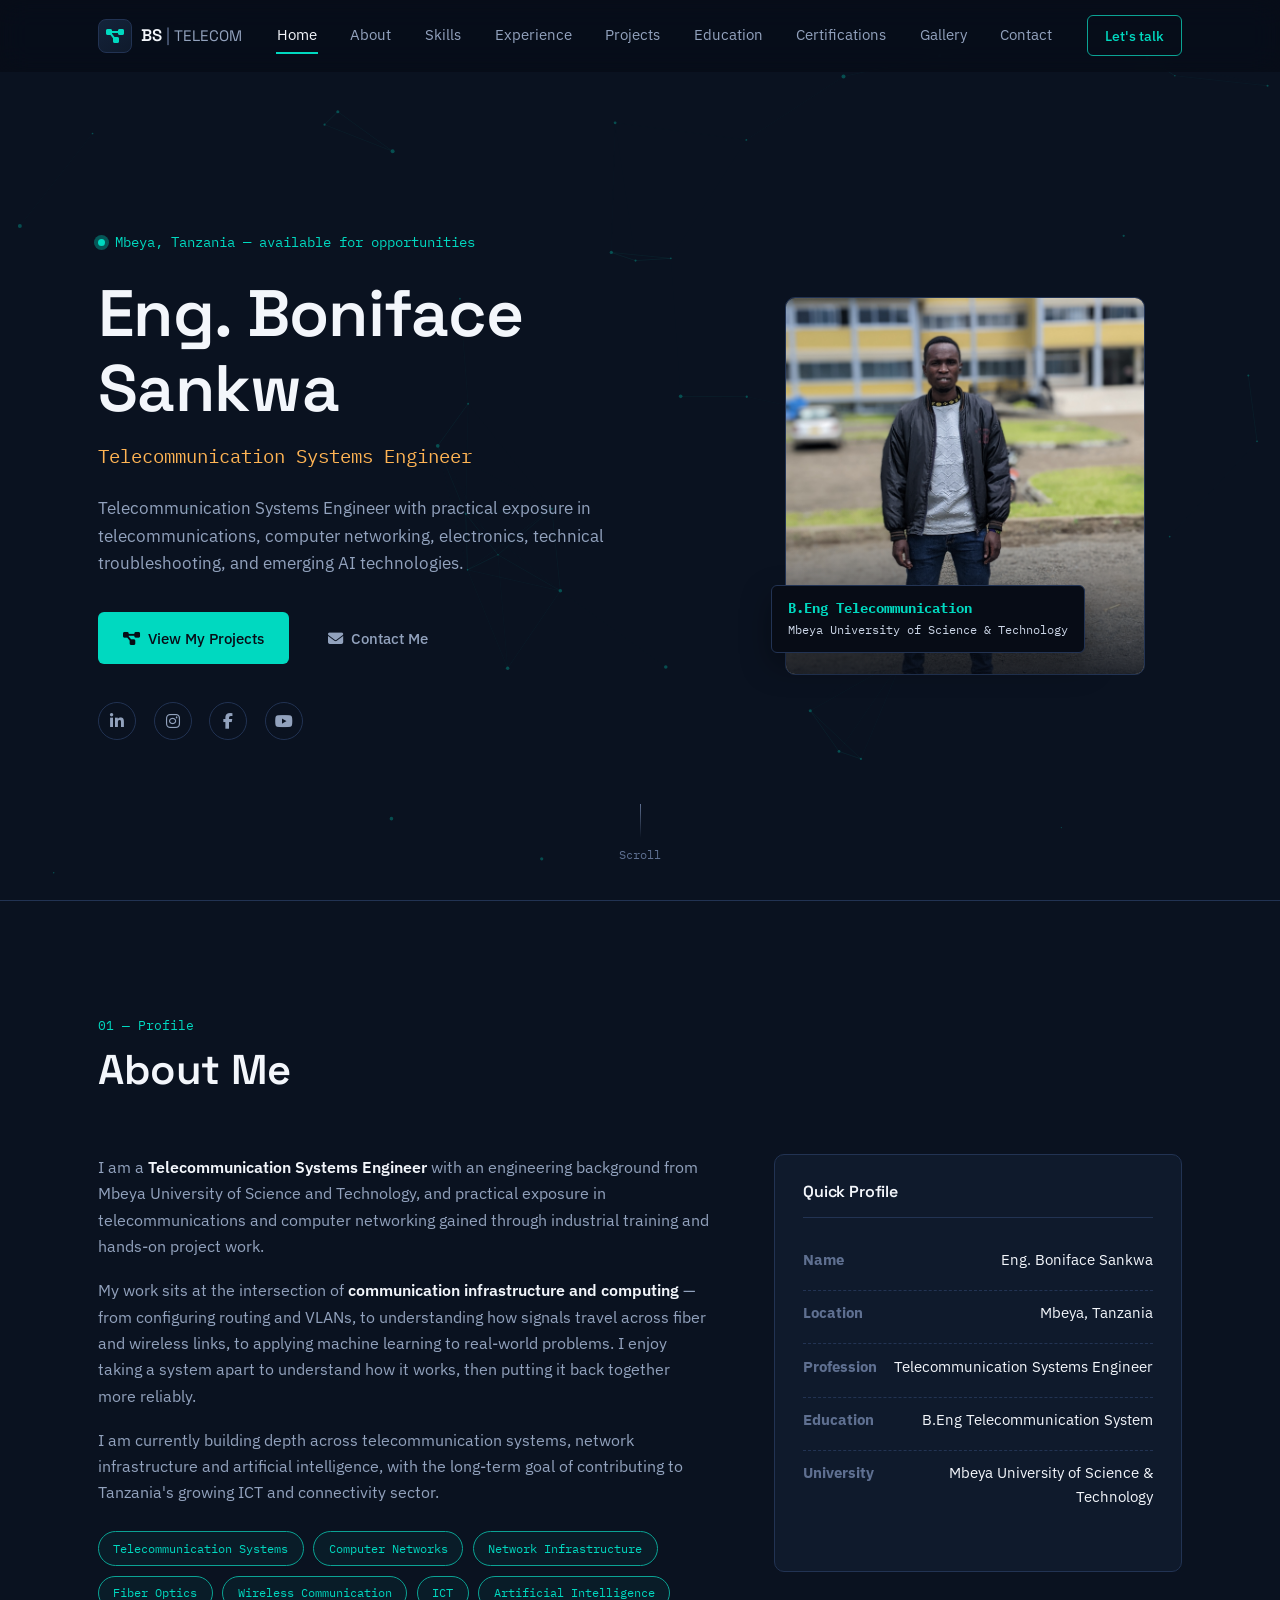
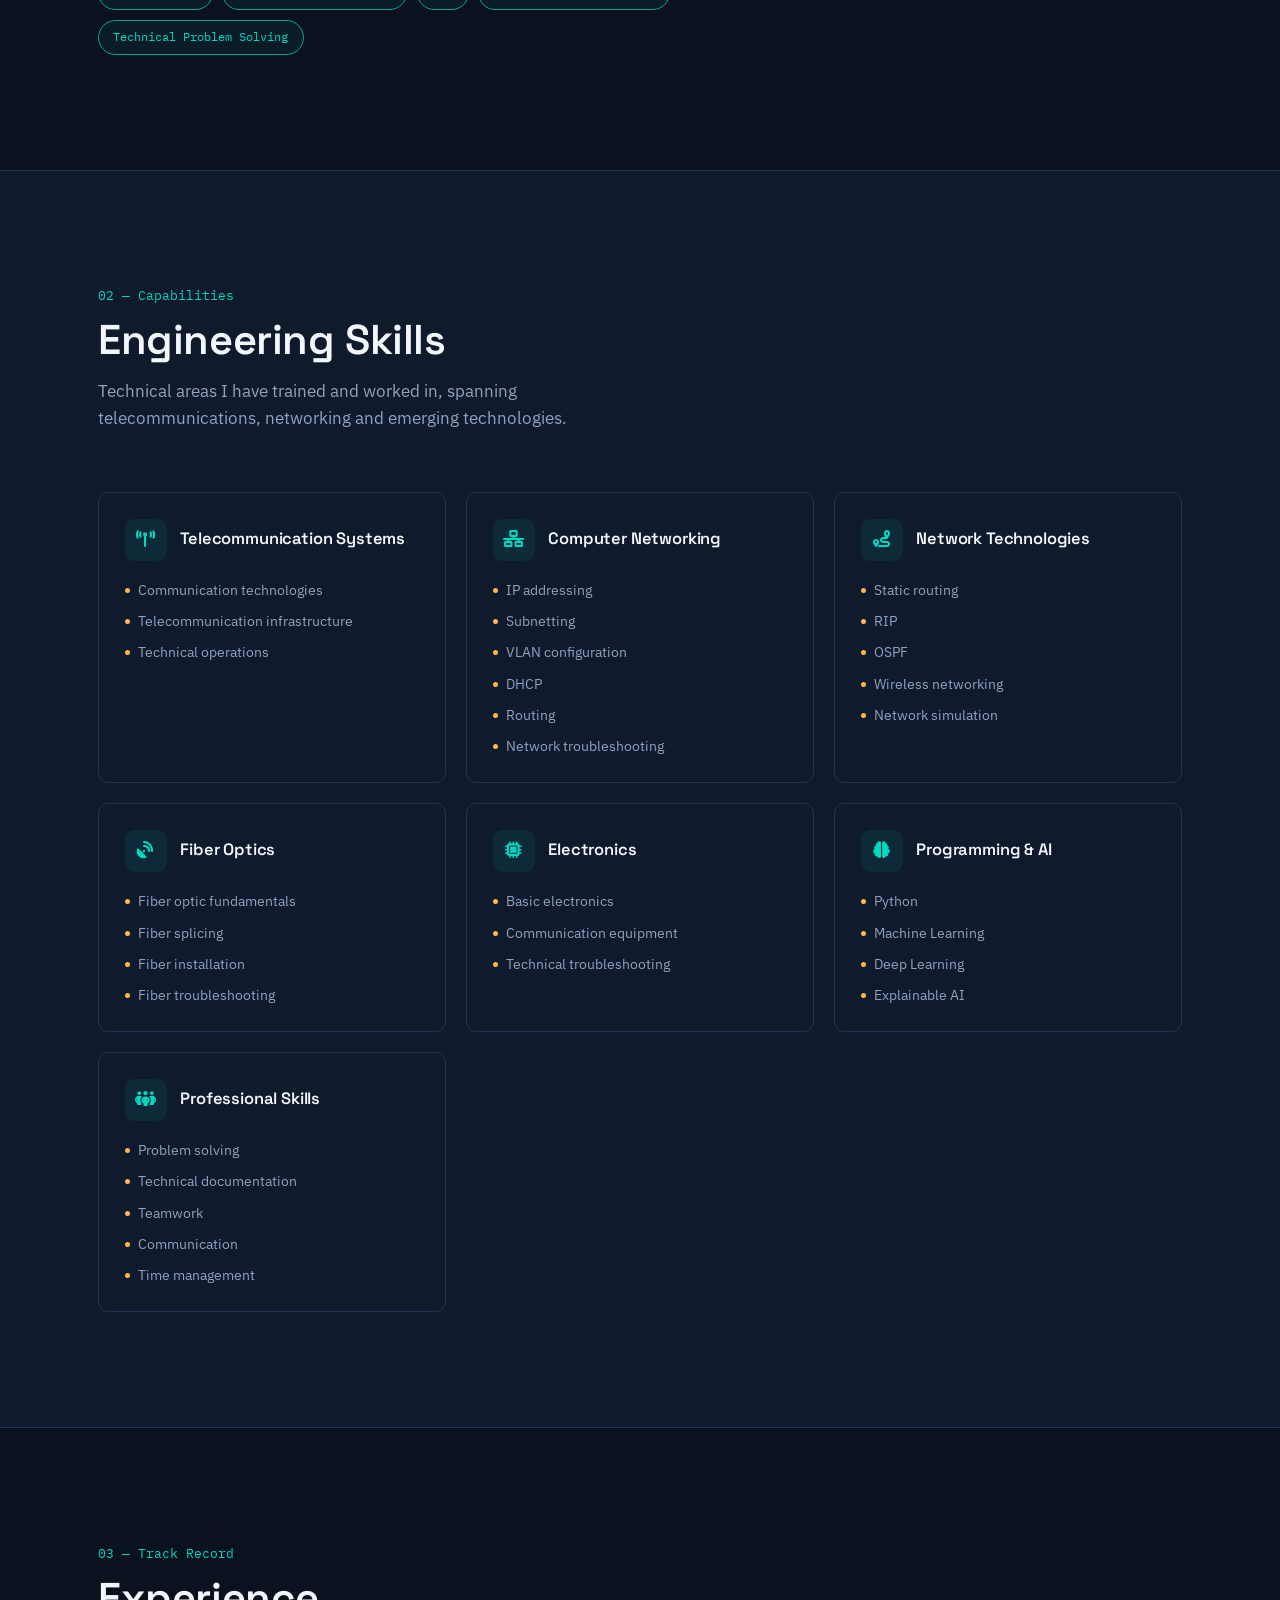
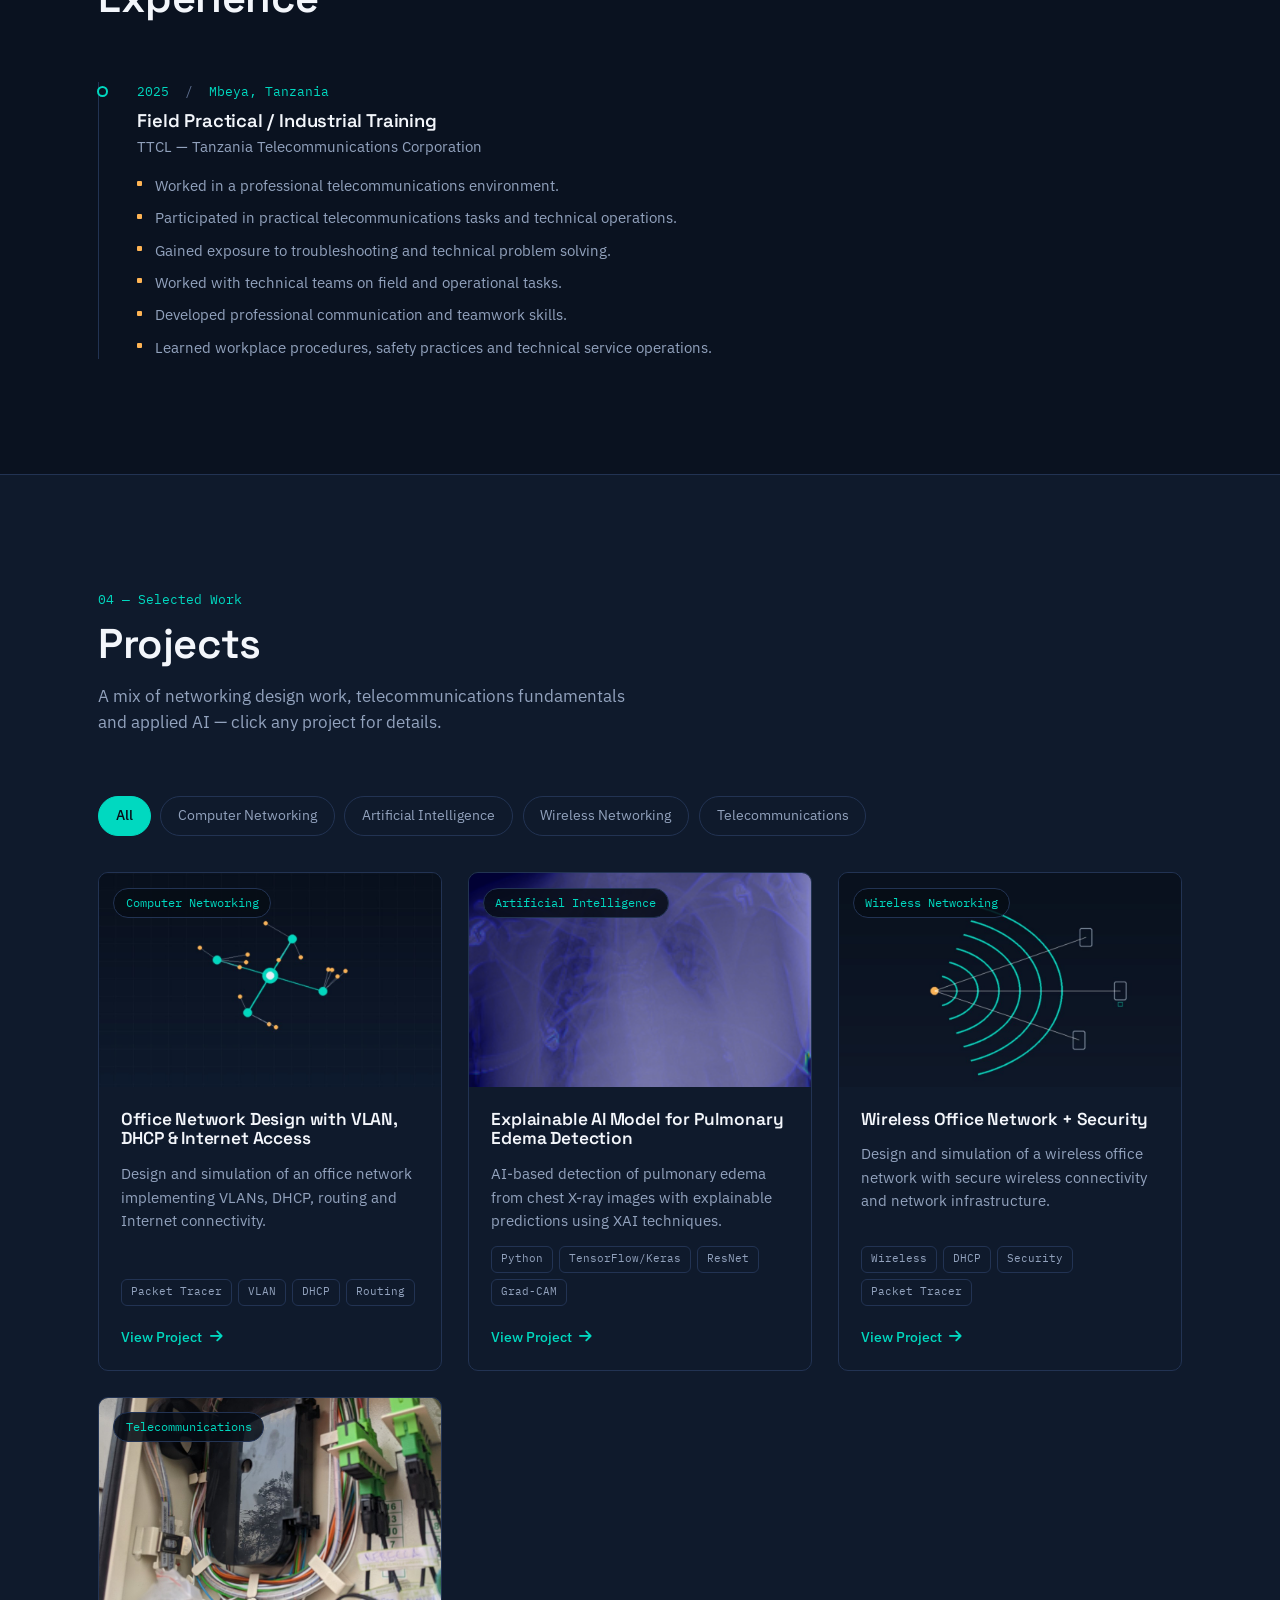
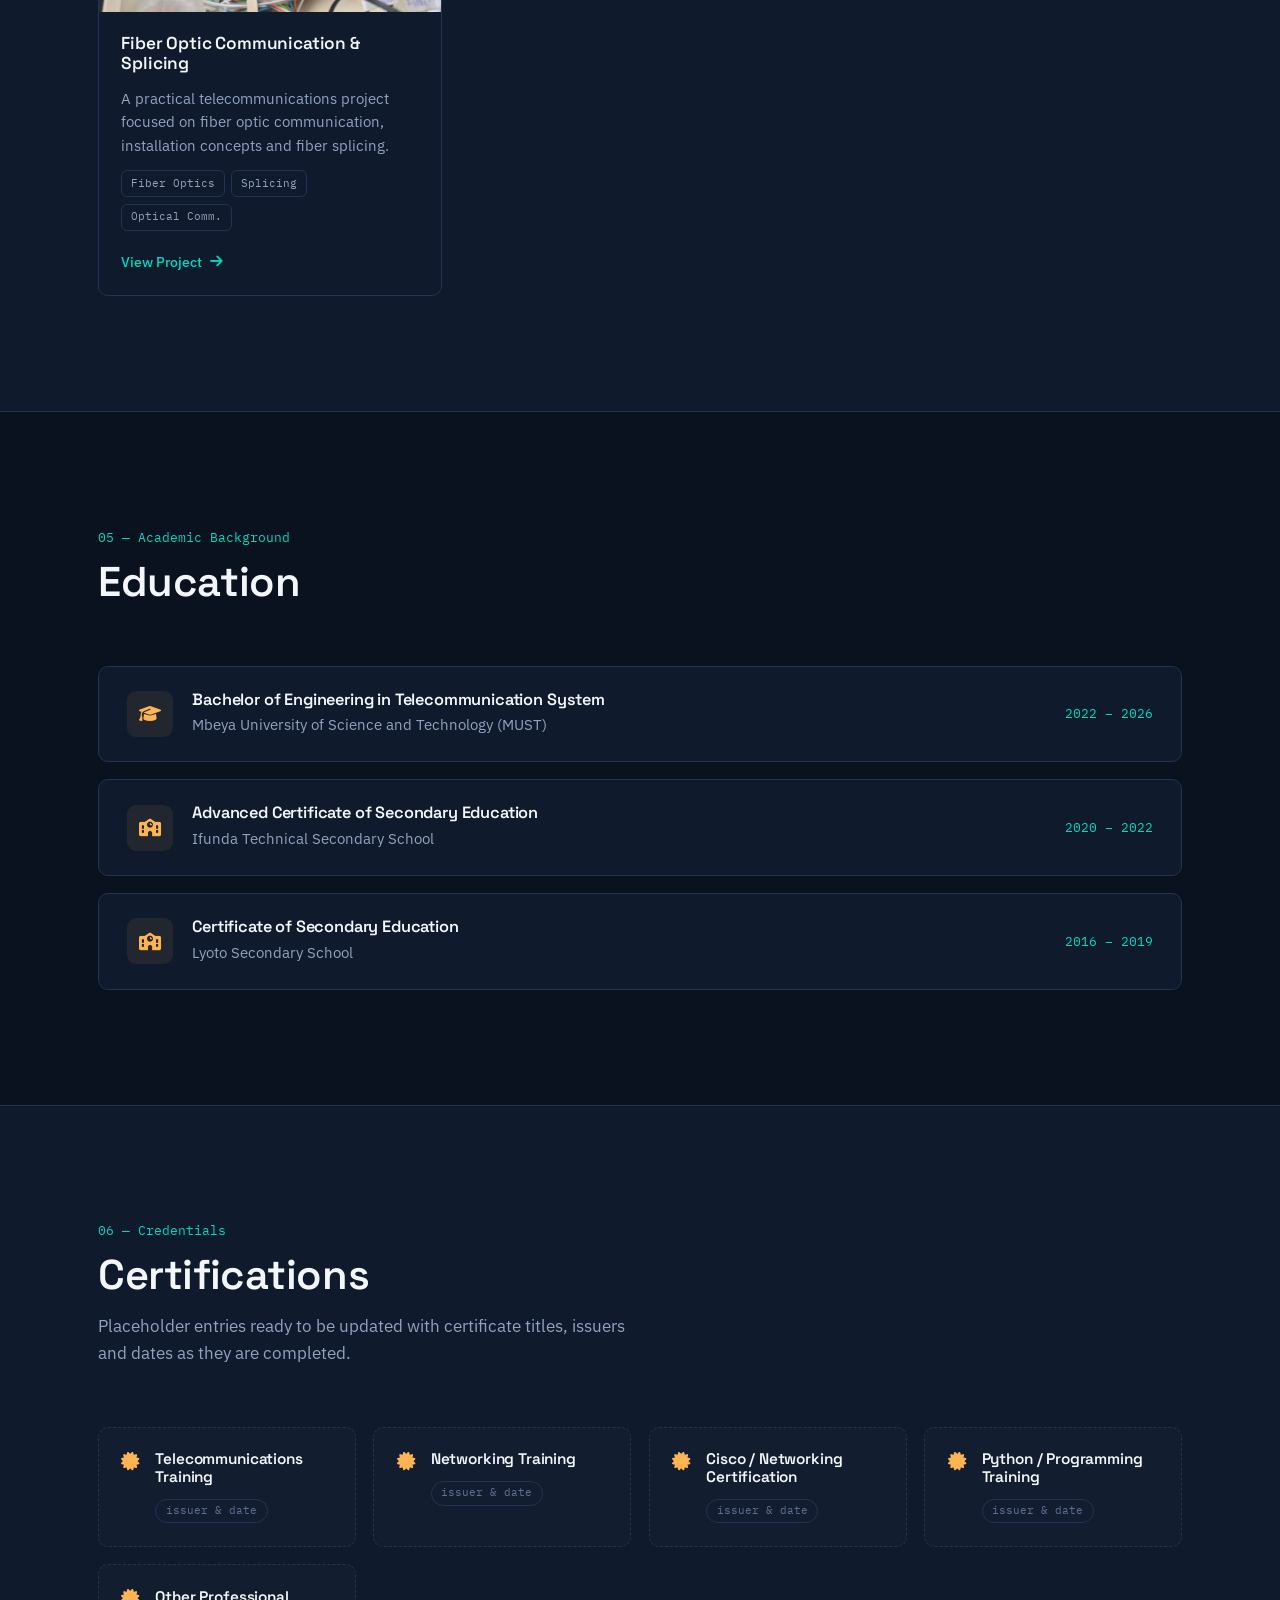
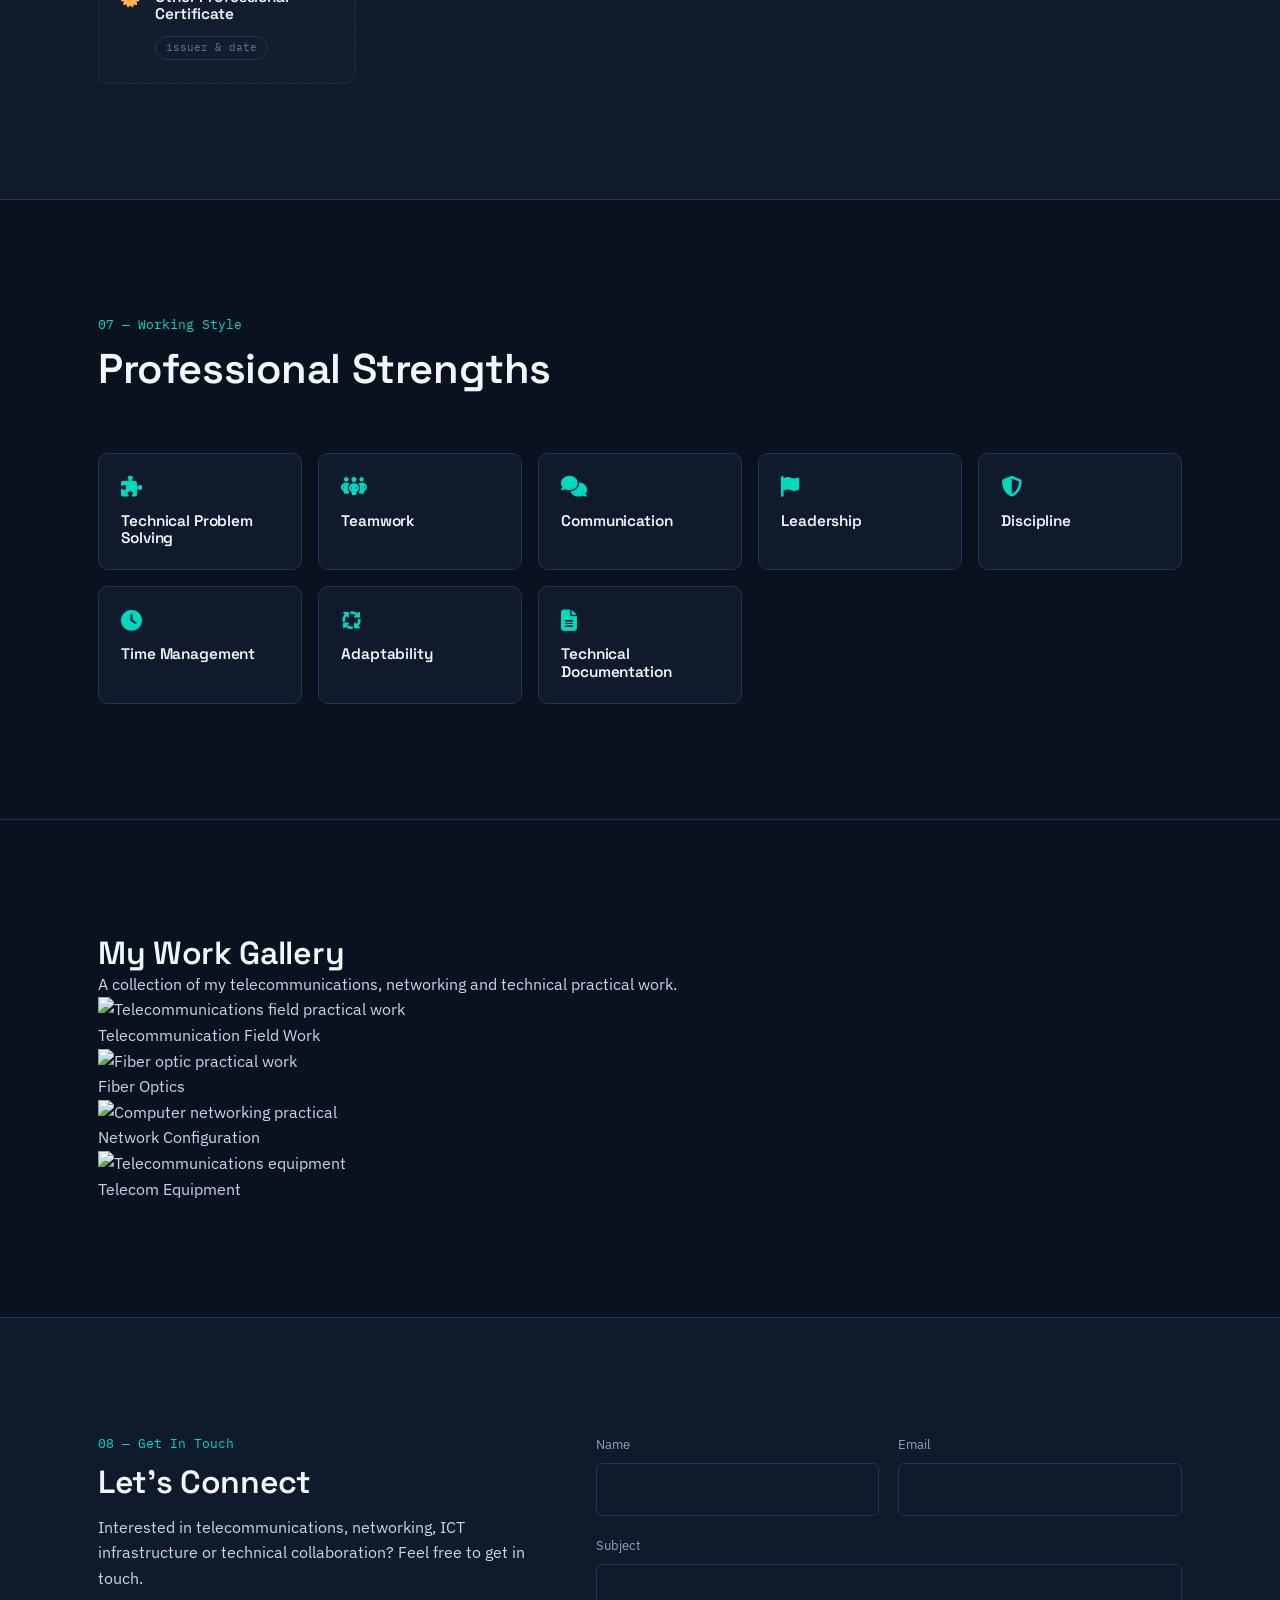
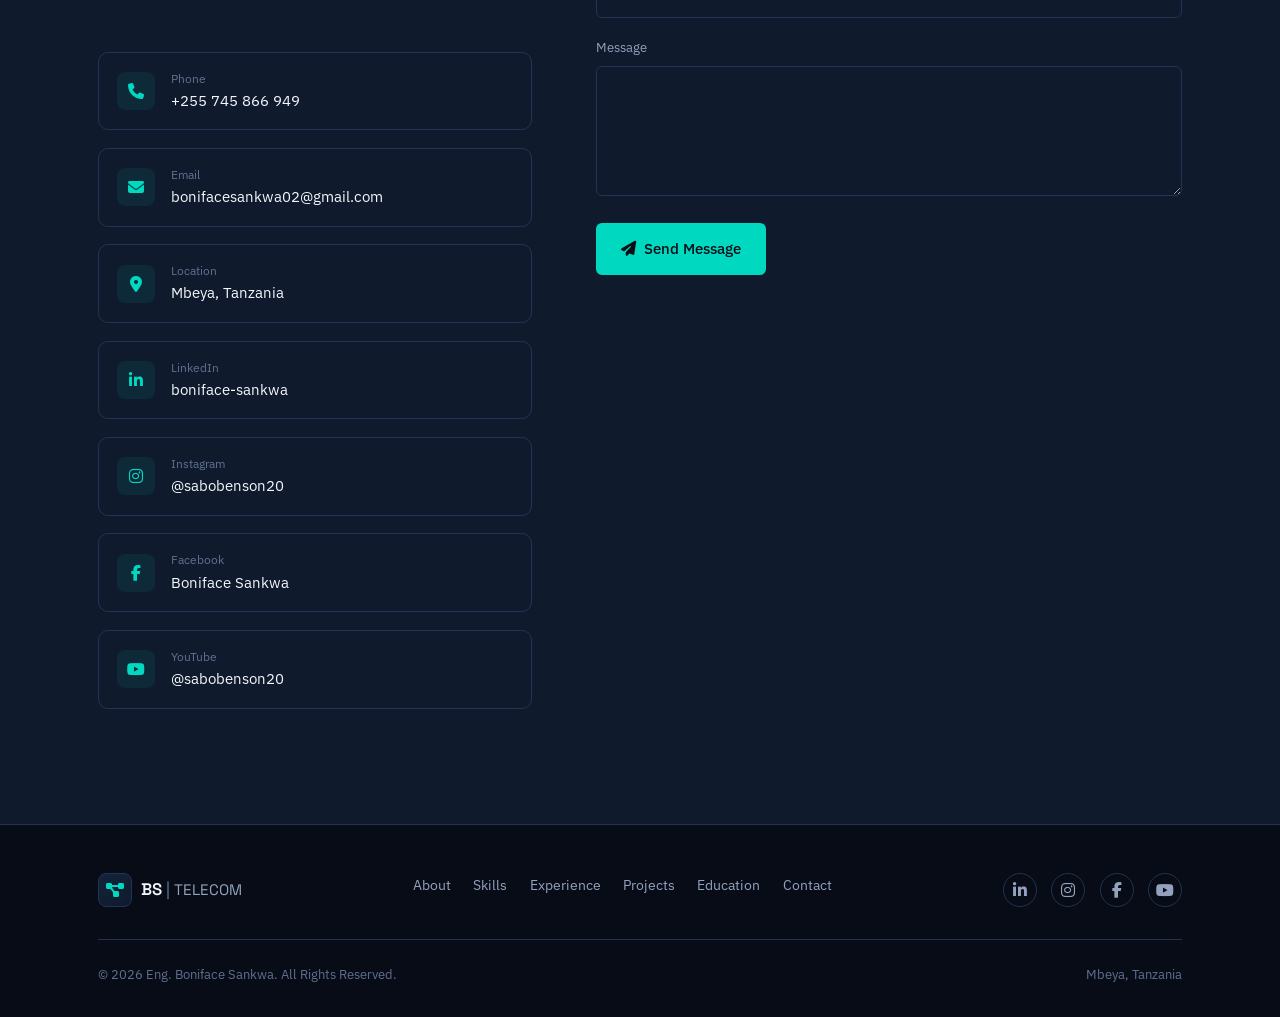
==== commit 6bf444d5: "Add gallery section to display work examples Added a new gallery section showcasing various telecomm" ====
--- a/index.html
+++ b/index.html
@@ -77,6 +77,7 @@
       <a href="#projects">Projects</a>
       <a href="#education">Education</a>
       <a href="#certifications">Certifications</a>
+      <a href="#gallery">Gallery</a>      
       <a href="#contact">Contact</a>
     </nav>
 
@@ -491,6 +492,43 @@
       </div>
     </div>
   </section>
+
+   <!-- ============ GALLERY ============ -->
+    <section id="gallery" class="work-gallery section">
+      <div class="container">
+        <h2>My Work Gallery</h2>
+        <p>
+          A collection of my telecommunications, networking
+          and technical practical work.
+        </p>
+
+        <div class="gallery-grid">
+
+          <figure class="gallery-item">
+            <img src="assets/images/gallery/ttcl-field-work.jpg" alt="Telecommunications field practical work"
+              loading="lazy">
+            <figcaption>Telecommunication Field Work</figcaption>
+          </figure>
+
+          <figure class="gallery-item">
+            <img src="assets/images/gallery/fiber-splicing.jpg" alt="Fiber optic practical work" loading="lazy">
+            <figcaption>Fiber Optics</figcaption>
+          </figure>
+
+          <figure class="gallery-item">
+            <img src="assets/images/gallery/network-configuration.jpg" alt="Computer networking practical"
+              loading="lazy">
+            <figcaption>Network Configuration</figcaption>
+          </figure>
+
+          <figure class="gallery-item">
+            <img src="assets/images/gallery/telecom-equipment.jpg" alt="Telecommunications equipment" loading="lazy">
+            <figcaption>Telecom Equipment</figcaption>
+          </figure>
+
+        </div>
+      </div>
+    </section>
 
   <!-- ============ CONTACT ============ -->
   <section class="section section-bg-alt" id="contact">
--- a/css/style.css
+++ b/css/style.css
@@ -321,6 +321,8 @@
 .btn {
   display: inline-flex;
   align-items: center;
+  justify-content: center;
+  min-height: 2.75rem;
   gap: 0.5rem;
   padding: 0.85rem 1.5rem;
   border-radius: var(--radius-s);
@@ -328,8 +330,15 @@
   font-weight: 500;
   transition: transform 0.2s var(--ease), background 0.2s var(--ease), border-color 0.2s var(--ease), color .2s var(--ease);
   border: 1px solid transparent;
+  cursor: pointer;
+  user-select: none;
 }
 .btn:hover { transform: translateY(-2px); }
+.btn:active,
+.filter-btn:active,
+.nav-toggle:active,
+.modal-close:active,
+.back-to-top:active { transform: translateY(0); }
 .btn-primary {
   background: var(--teal);
   color: var(--navy-950);
@@ -583,12 +592,18 @@
   margin-bottom: 2.25rem;
 }
 .filter-btn {
+  display: inline-flex;
+  align-items: center;
+  justify-content: center;
+  min-height: 2.5rem;
   border: 1px solid var(--line);
   color: var(--ink-2);
   padding: 0.5rem 1.05rem;
   border-radius: 999px;
   font-size: 0.85rem;
   transition: all 0.2s var(--ease);
+  cursor: pointer;
+  user-select: none;
 }
 .filter-btn:hover { color: var(--ink-0); border-color: var(--teal-dim); }
 .filter-btn.is-active {
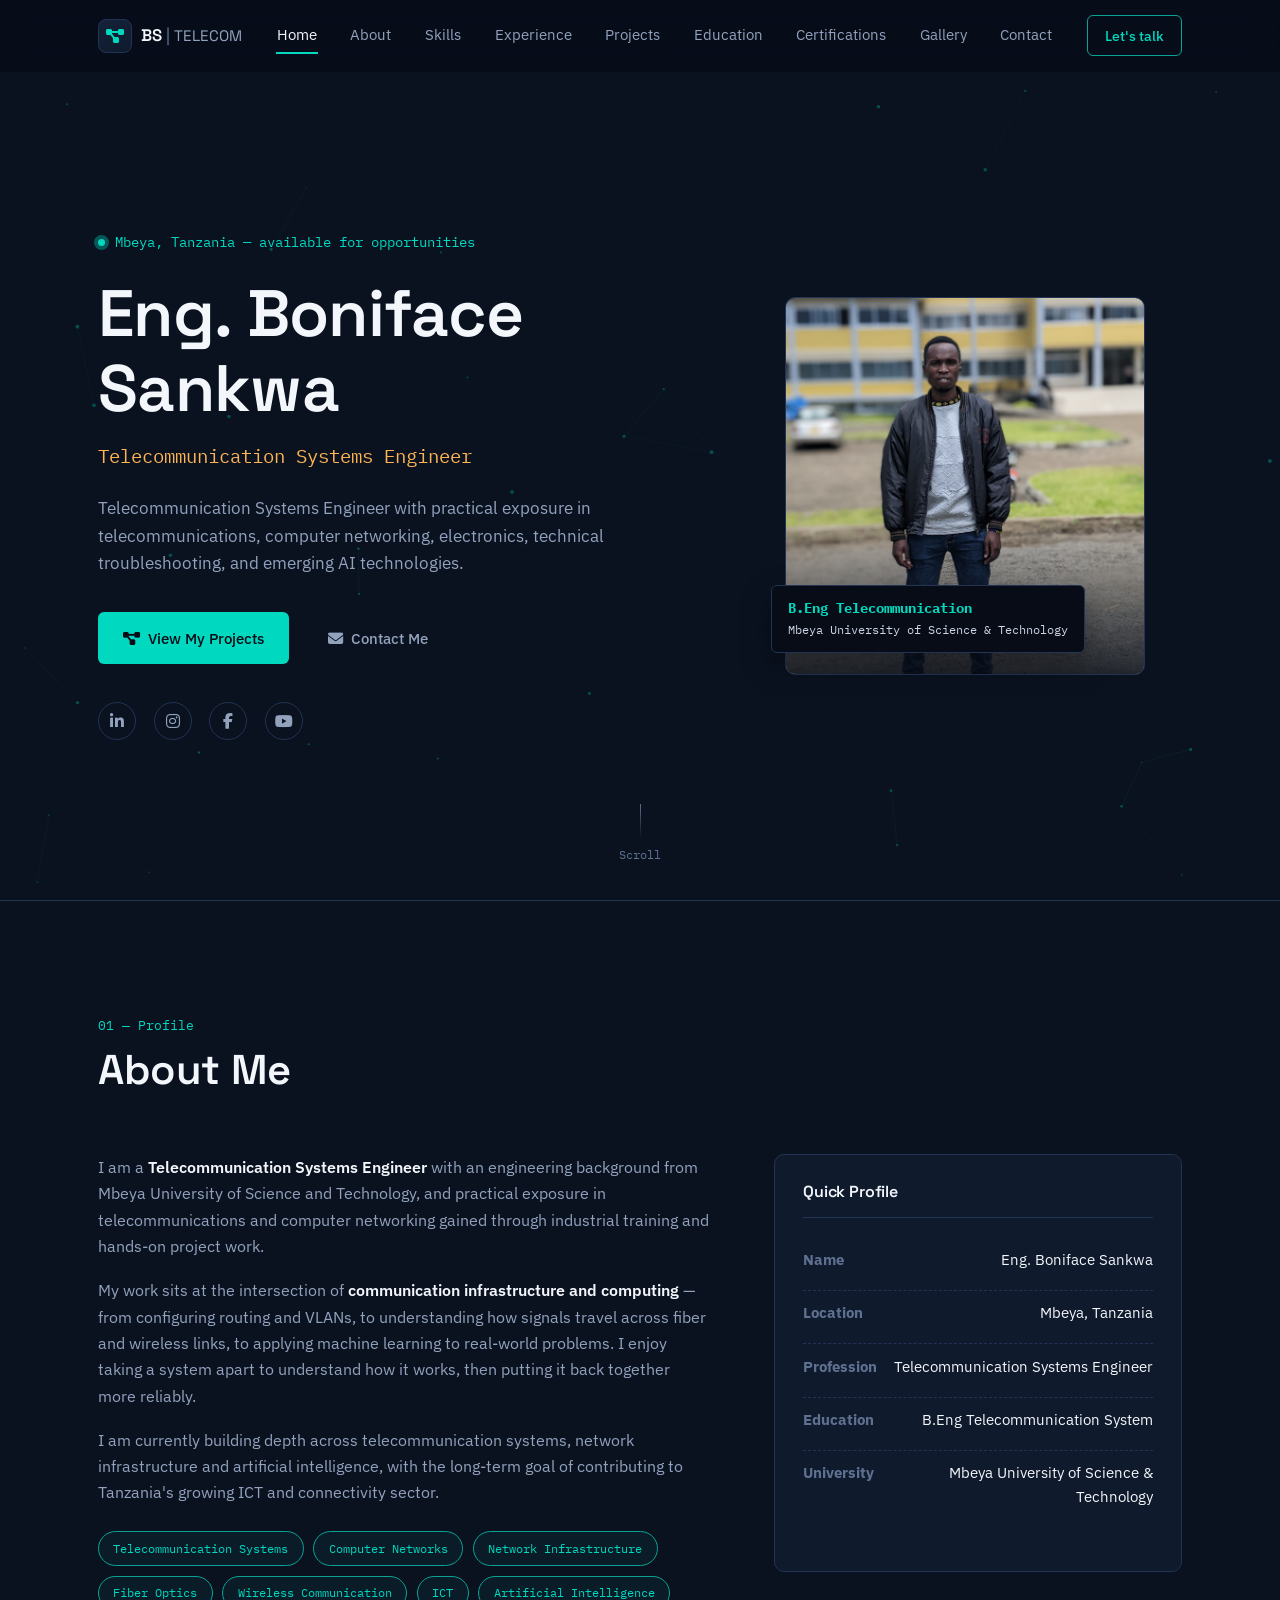
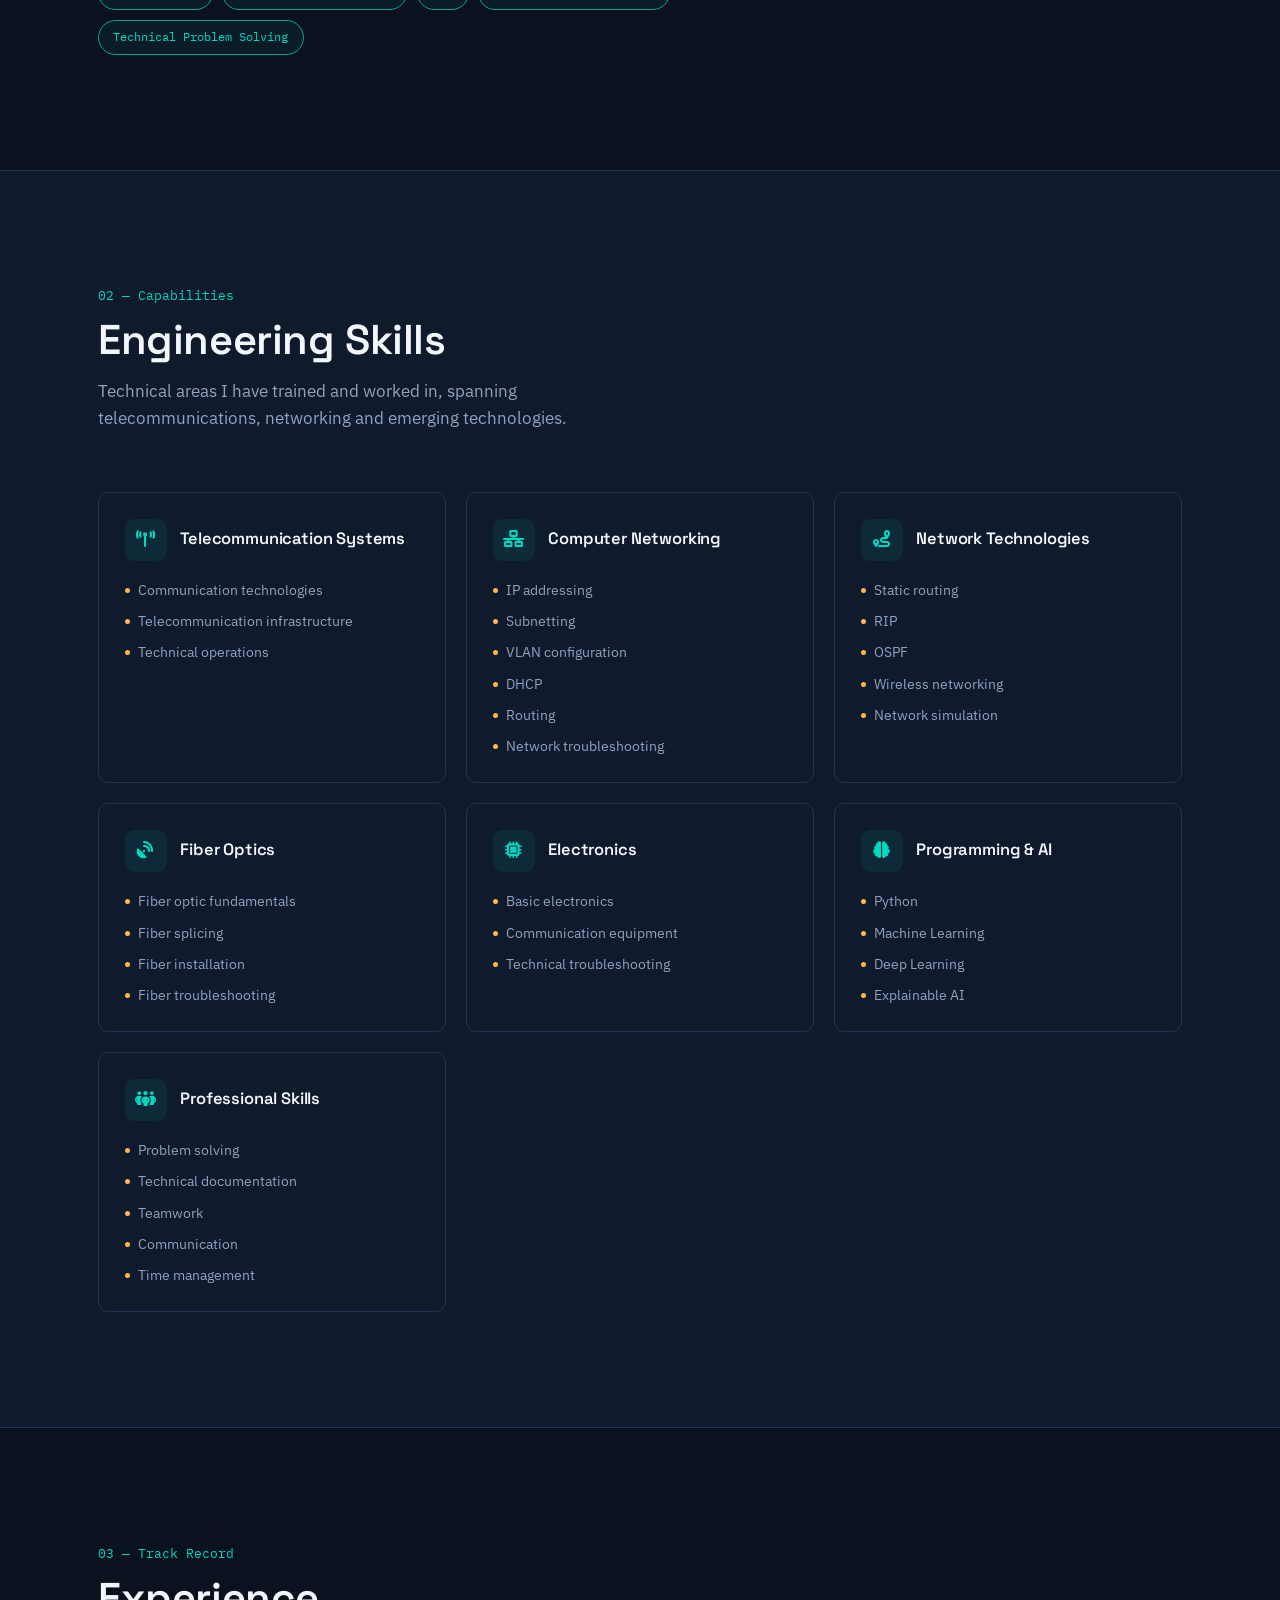
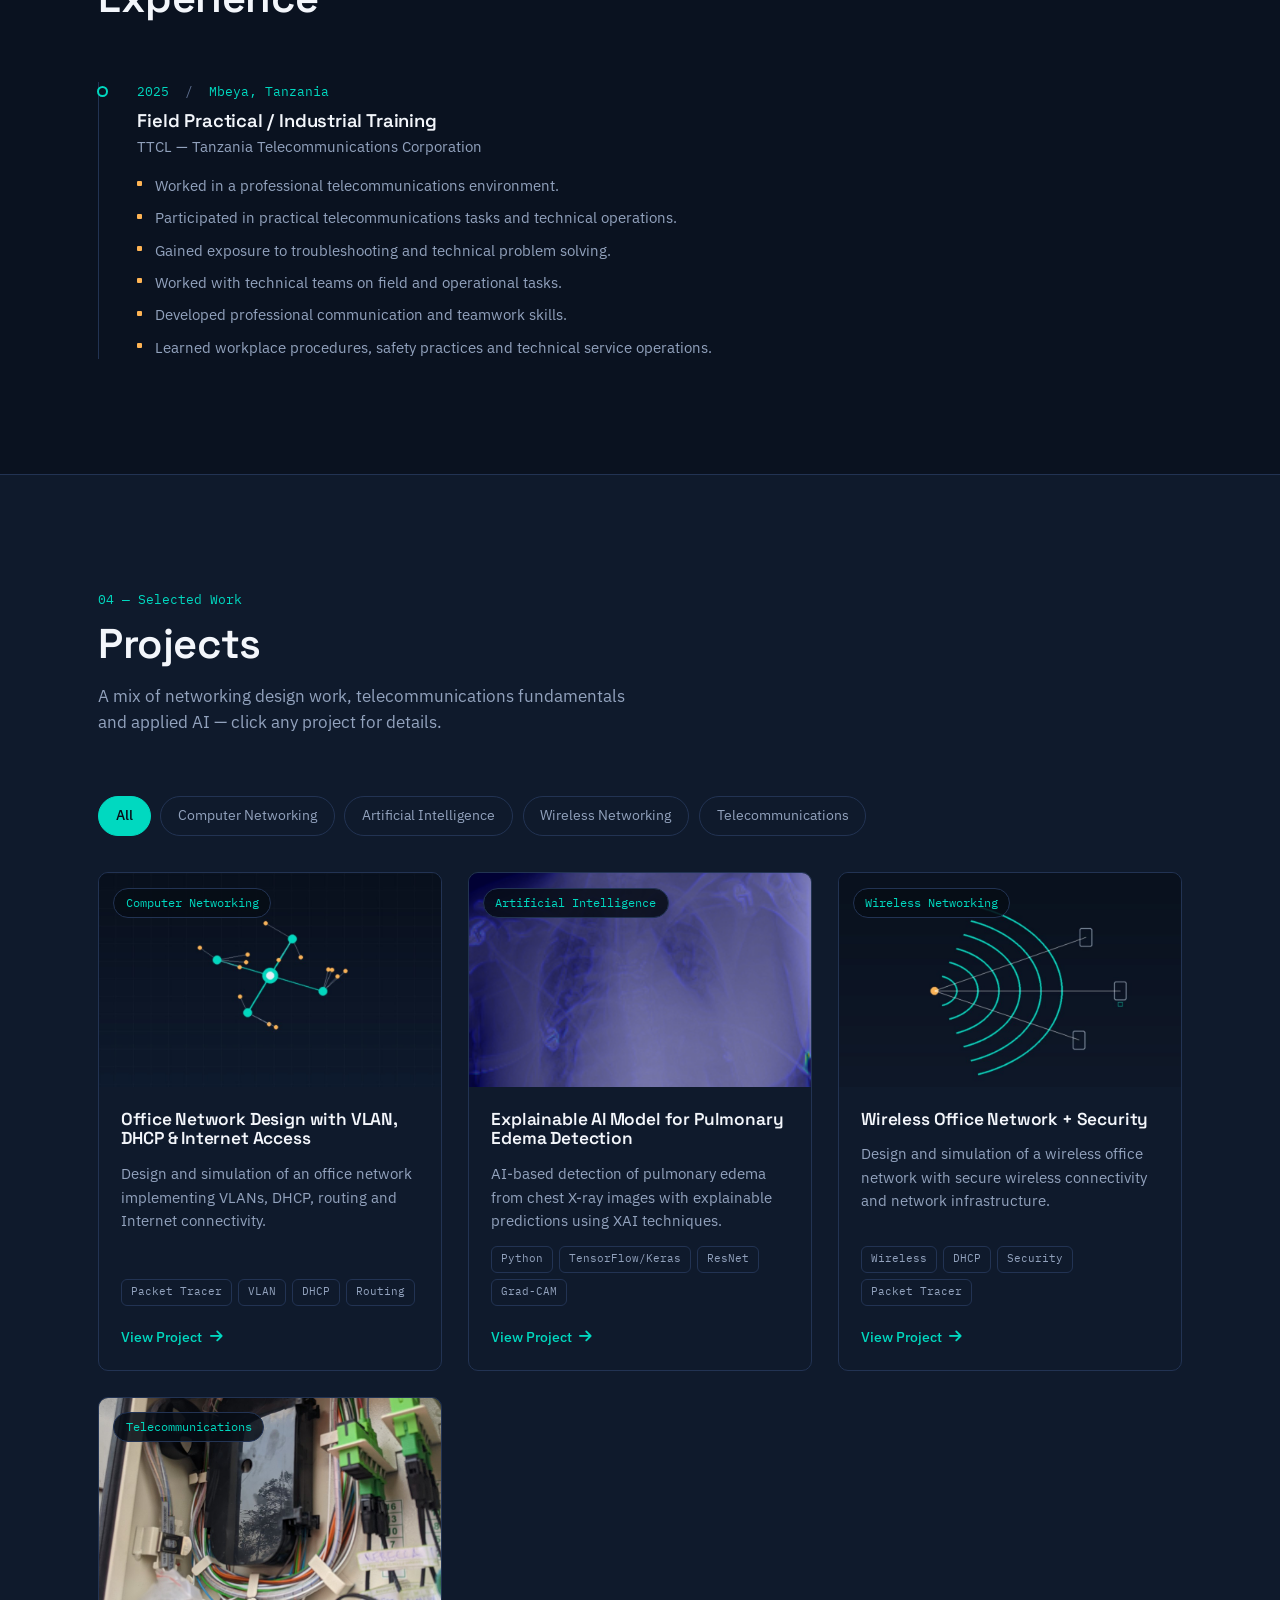
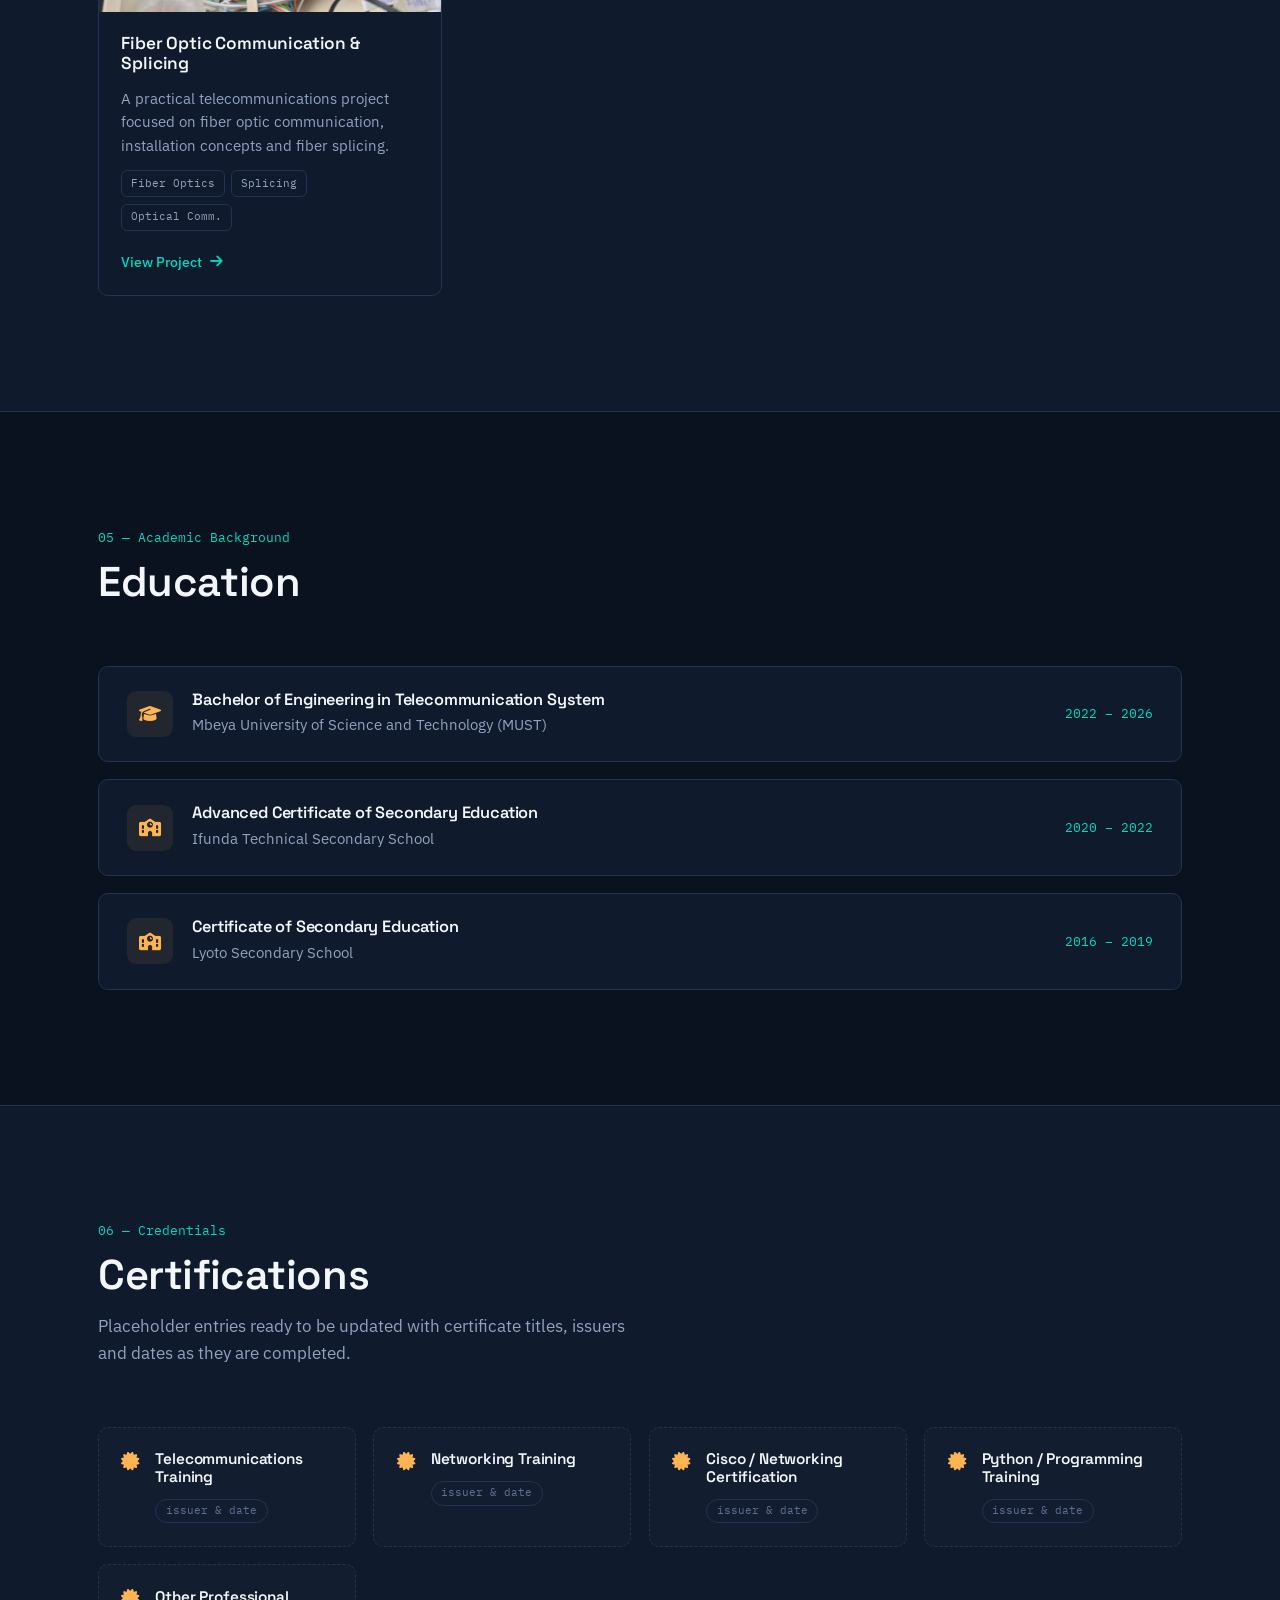
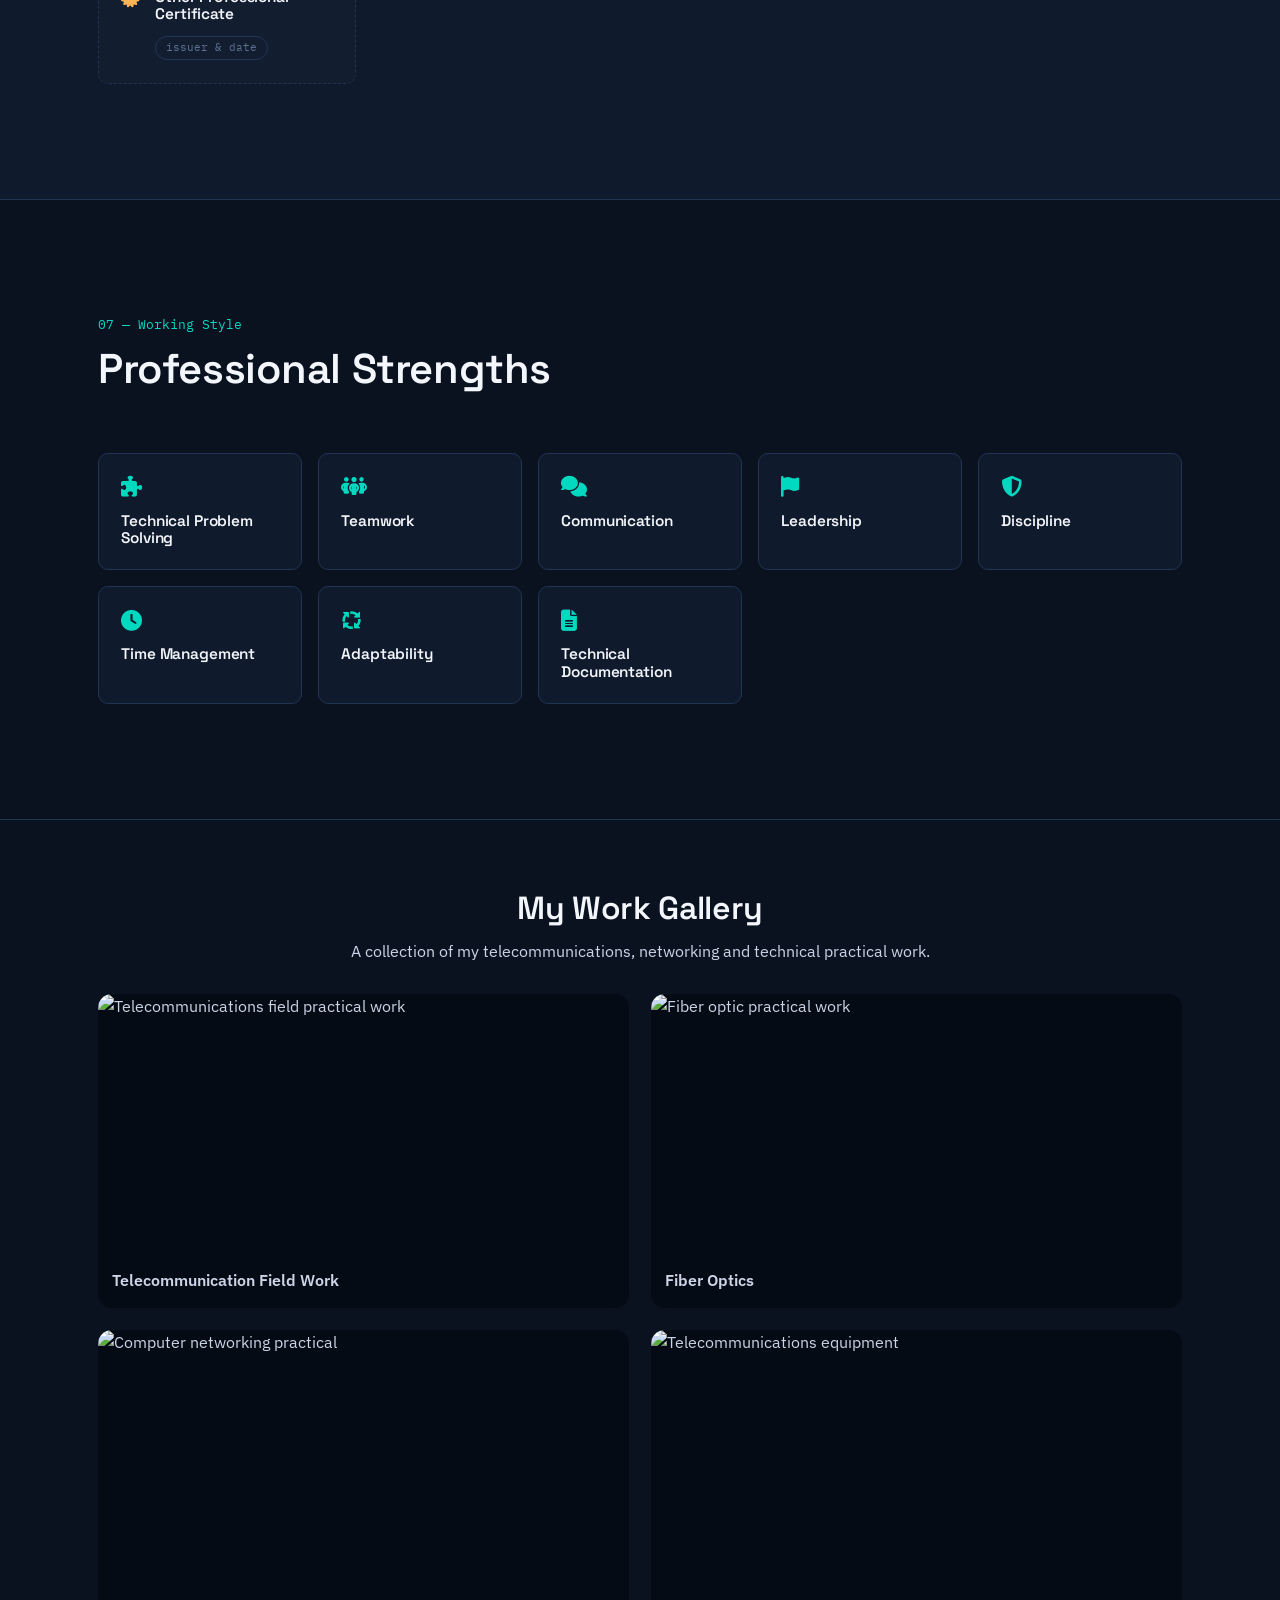
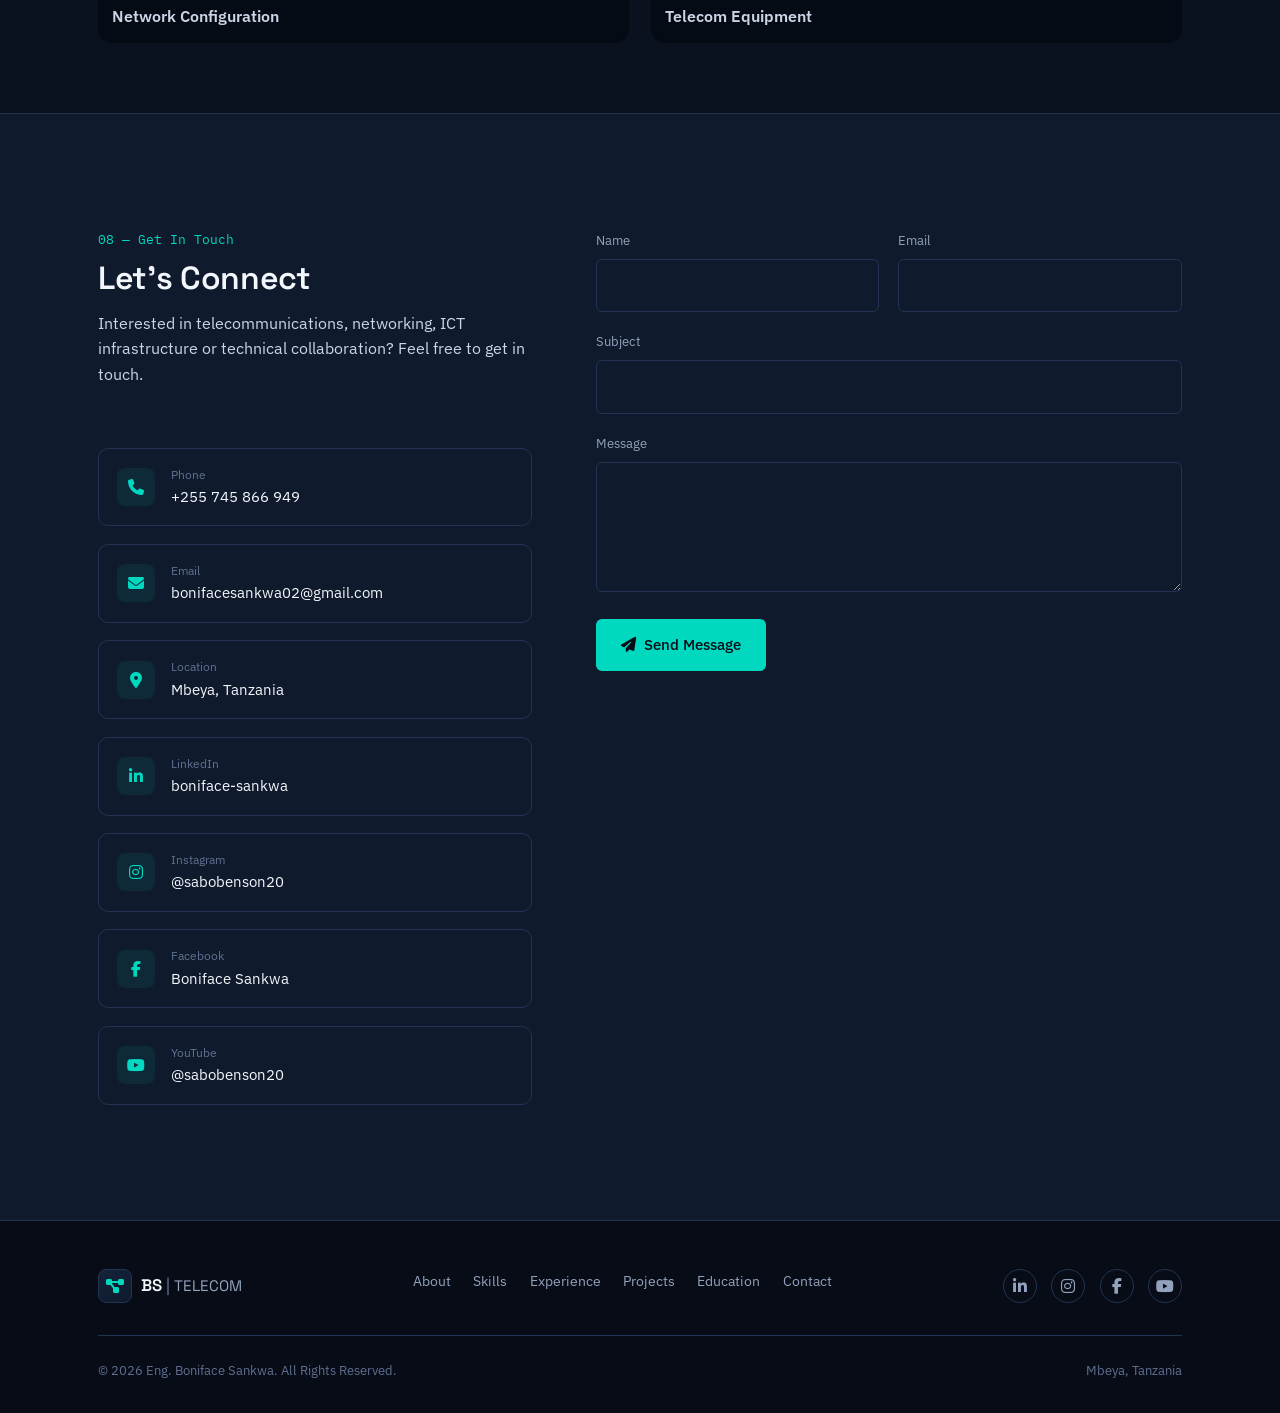
==== commit 9a056c34: "Fix image source path for gallery item" ====
--- a/index.html
+++ b/index.html
@@ -505,7 +505,7 @@
         <div class="gallery-grid">
 
           <figure class="gallery-item">
-            <img src="assets/images/gallery/ttcl-field-work.jpg" alt="Telecommunications field practical work"
+            <img src="assets/images/Gallery/ttcl-field-work.jpg" alt="Telecommunications field practical work"
               loading="lazy">
             <figcaption>Telecommunication Field Work</figcaption>
           </figure>
--- a/css/style.css
+++ b/css/style.css
@@ -976,3 +976,57 @@
   .hero-portrait-frame { width: 100%; }
   .section { padding: 3.5rem 0; }
 }
+
+.work-gallery {
+  padding: 70px 0;
+}
+
+.work-gallery h2 {
+  text-align: center;
+  margin-bottom: 12px;
+}
+
+.work-gallery p {
+  text-align: center;
+  margin-bottom: 30px;
+}
+
+.gallery-grid {
+  display: grid;
+  grid-template-columns: repeat(2, minmax(0, 1fr));
+  gap: 22px;
+}
+
+.gallery-item {
+  margin: 0;
+  overflow: hidden;
+  border-radius: 14px;
+  background: var(--card-bg,rgba(5, 9, 17, 0.78));
+}
+
+.gallery-item img {
+  width: 100%;
+  height: 260px;
+  object-fit: cover;
+  display: block;
+  transition: transform 0.3s ease;
+}
+
+.gallery-item:hover img {
+  transform: scale(1.04);
+}
+
+.gallery-item figcaption {
+  padding: 14px;
+  font-weight: 600;
+}
+
+@media (max-width: 600px) {
+  .gallery-grid {
+    grid-template-columns: 1fr;
+  }
+
+  .gallery-item img {
+    height: 230px;
+  }
+}
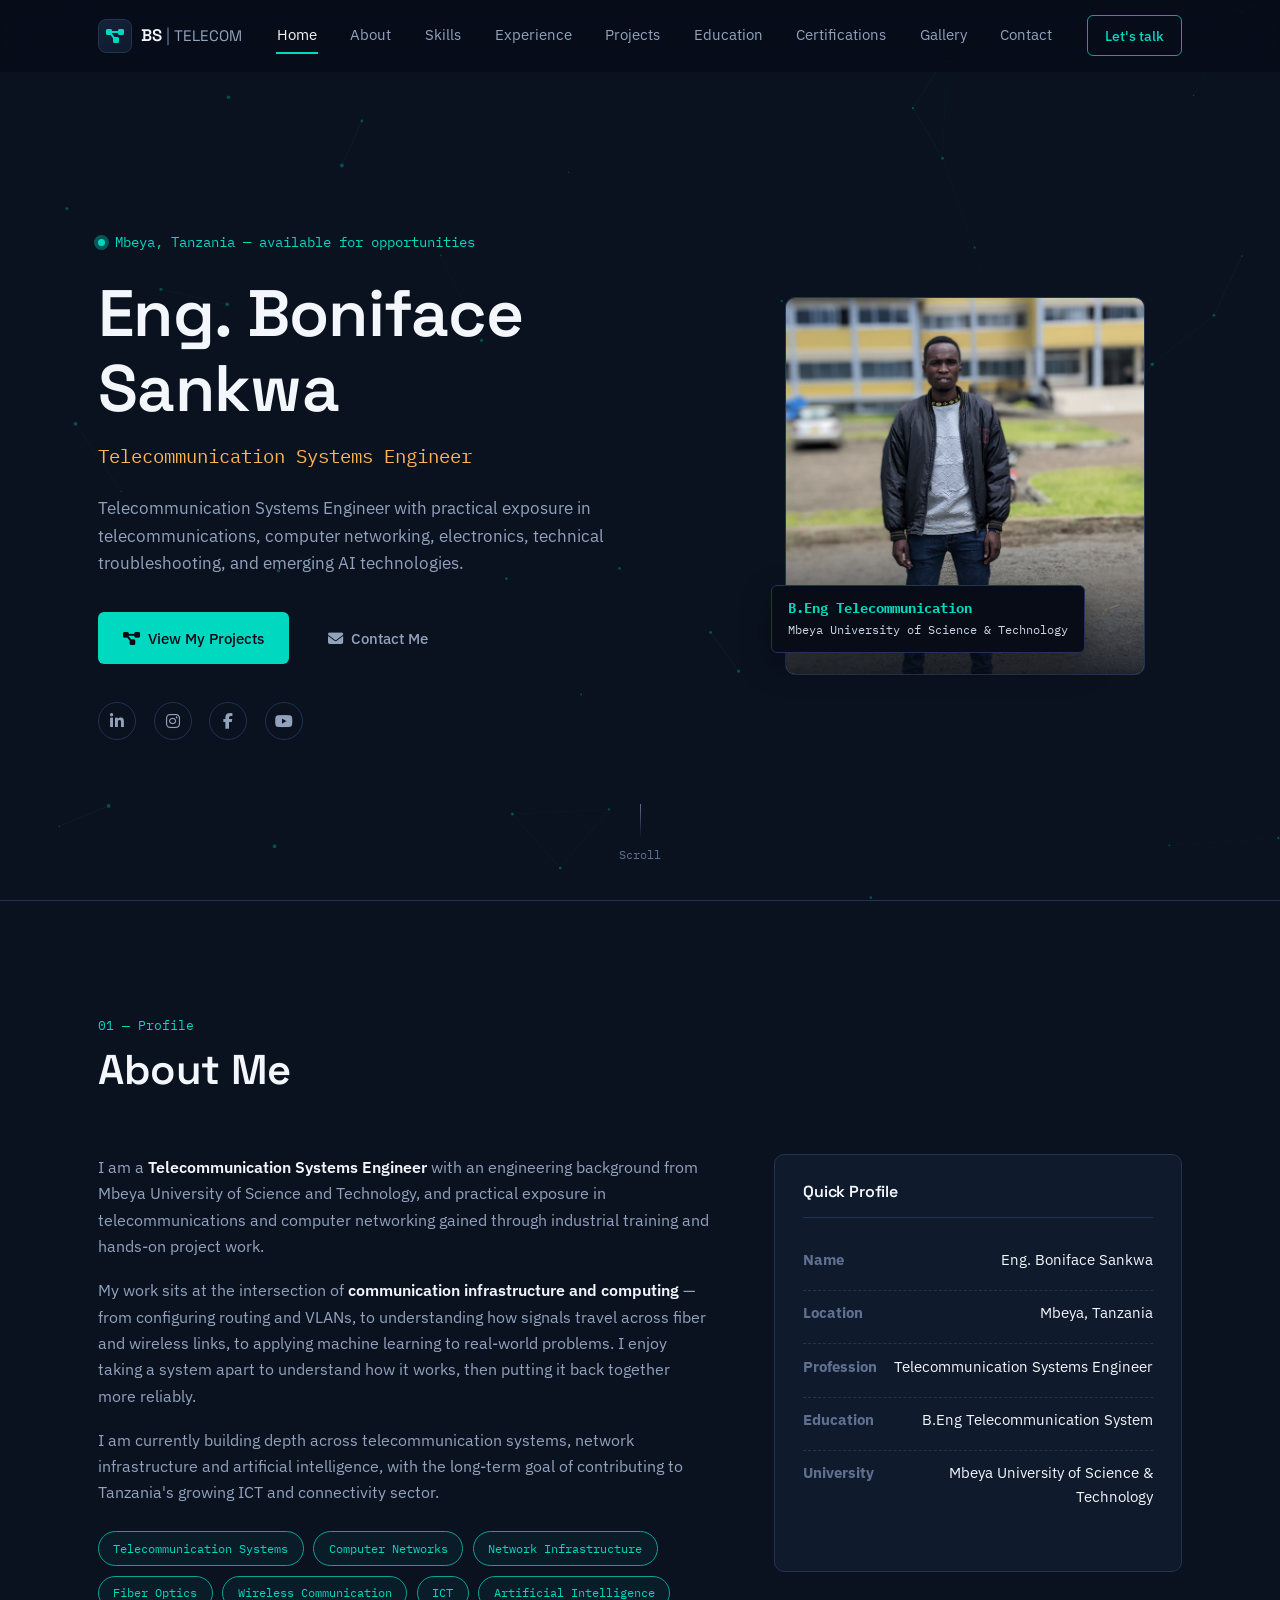
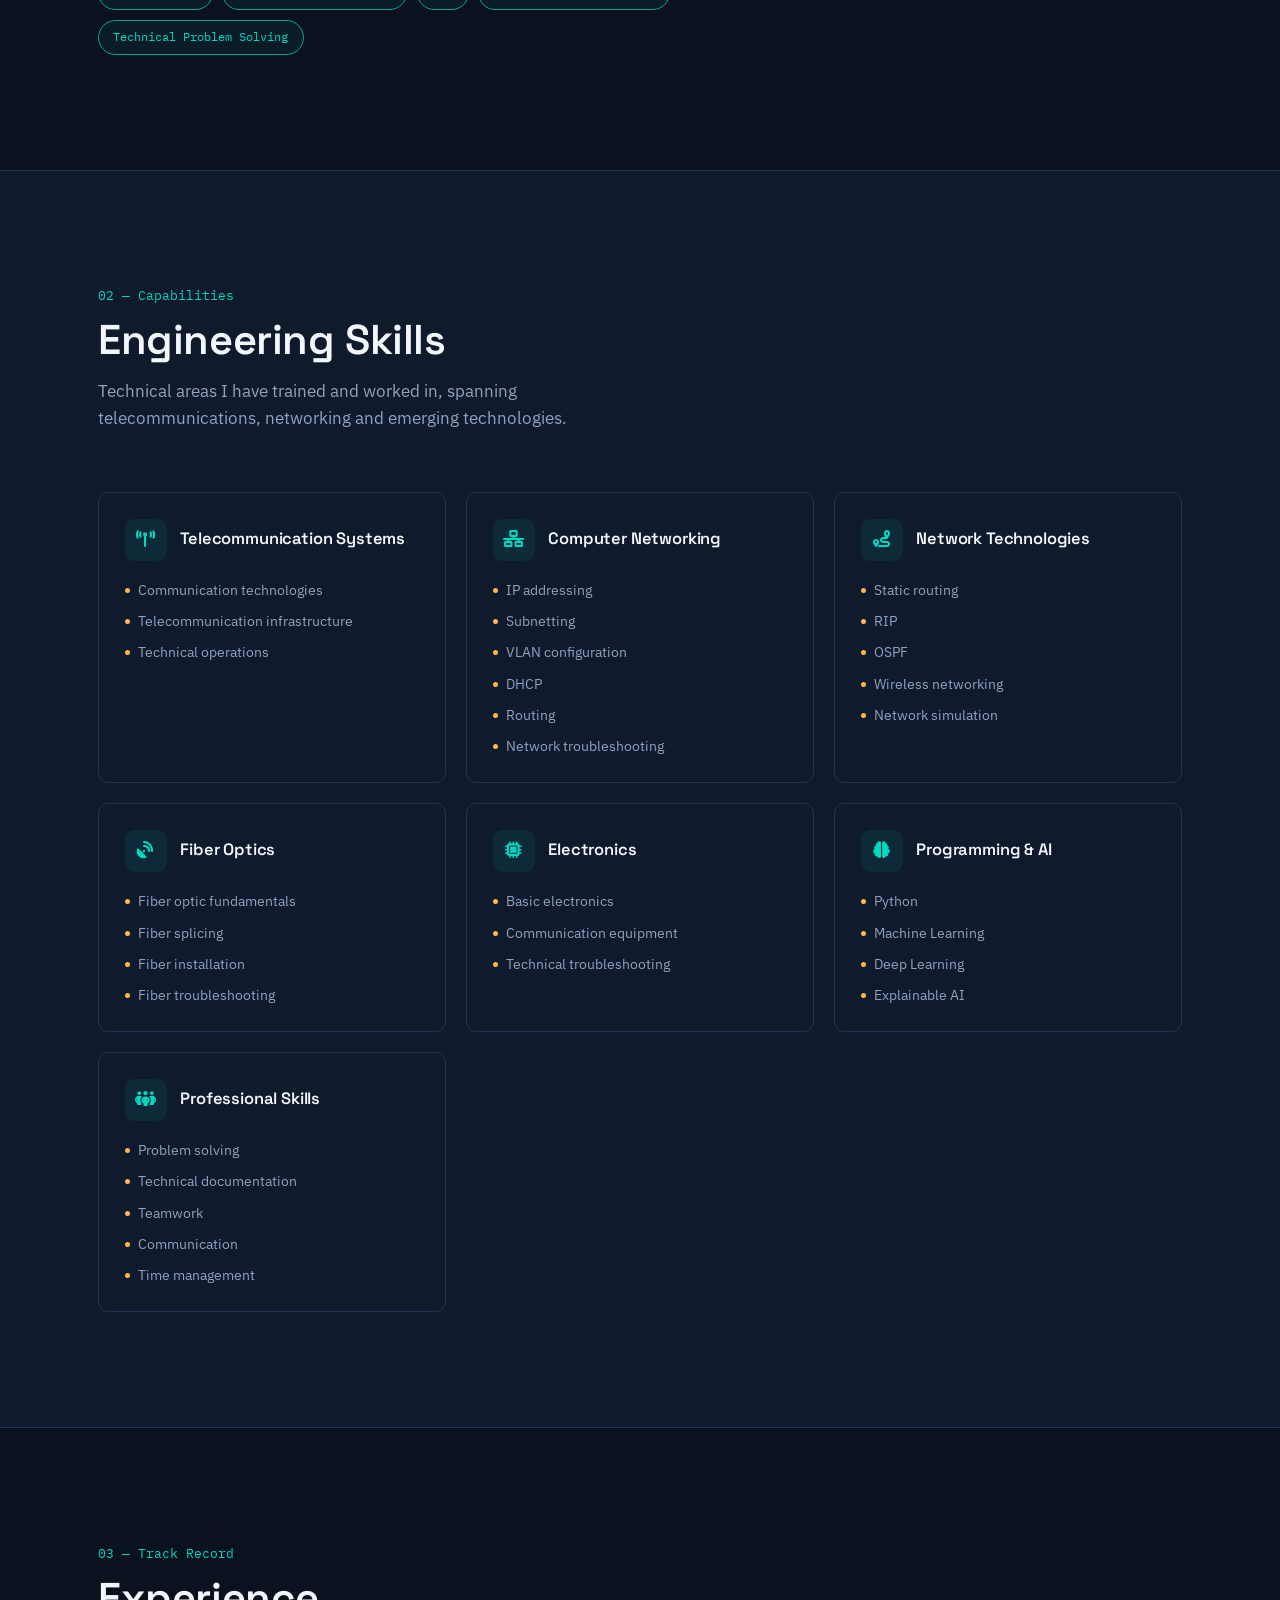
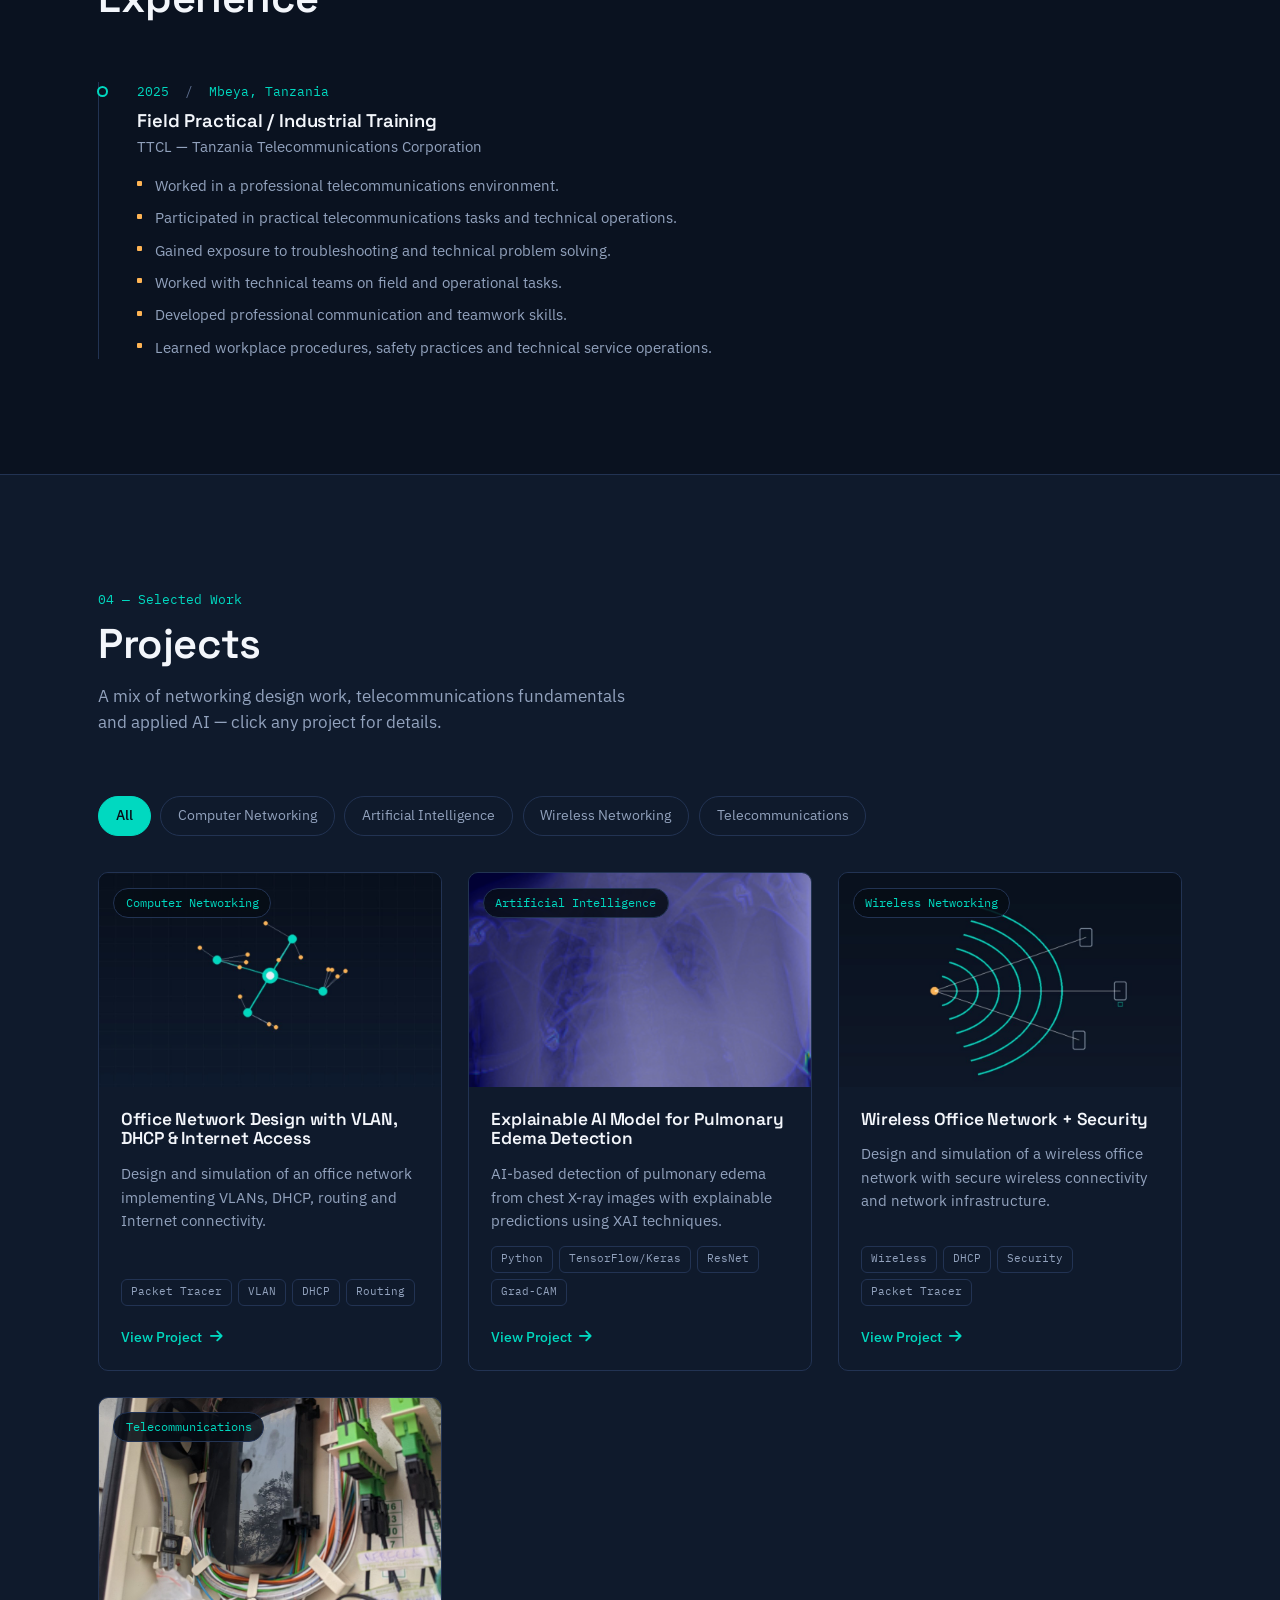
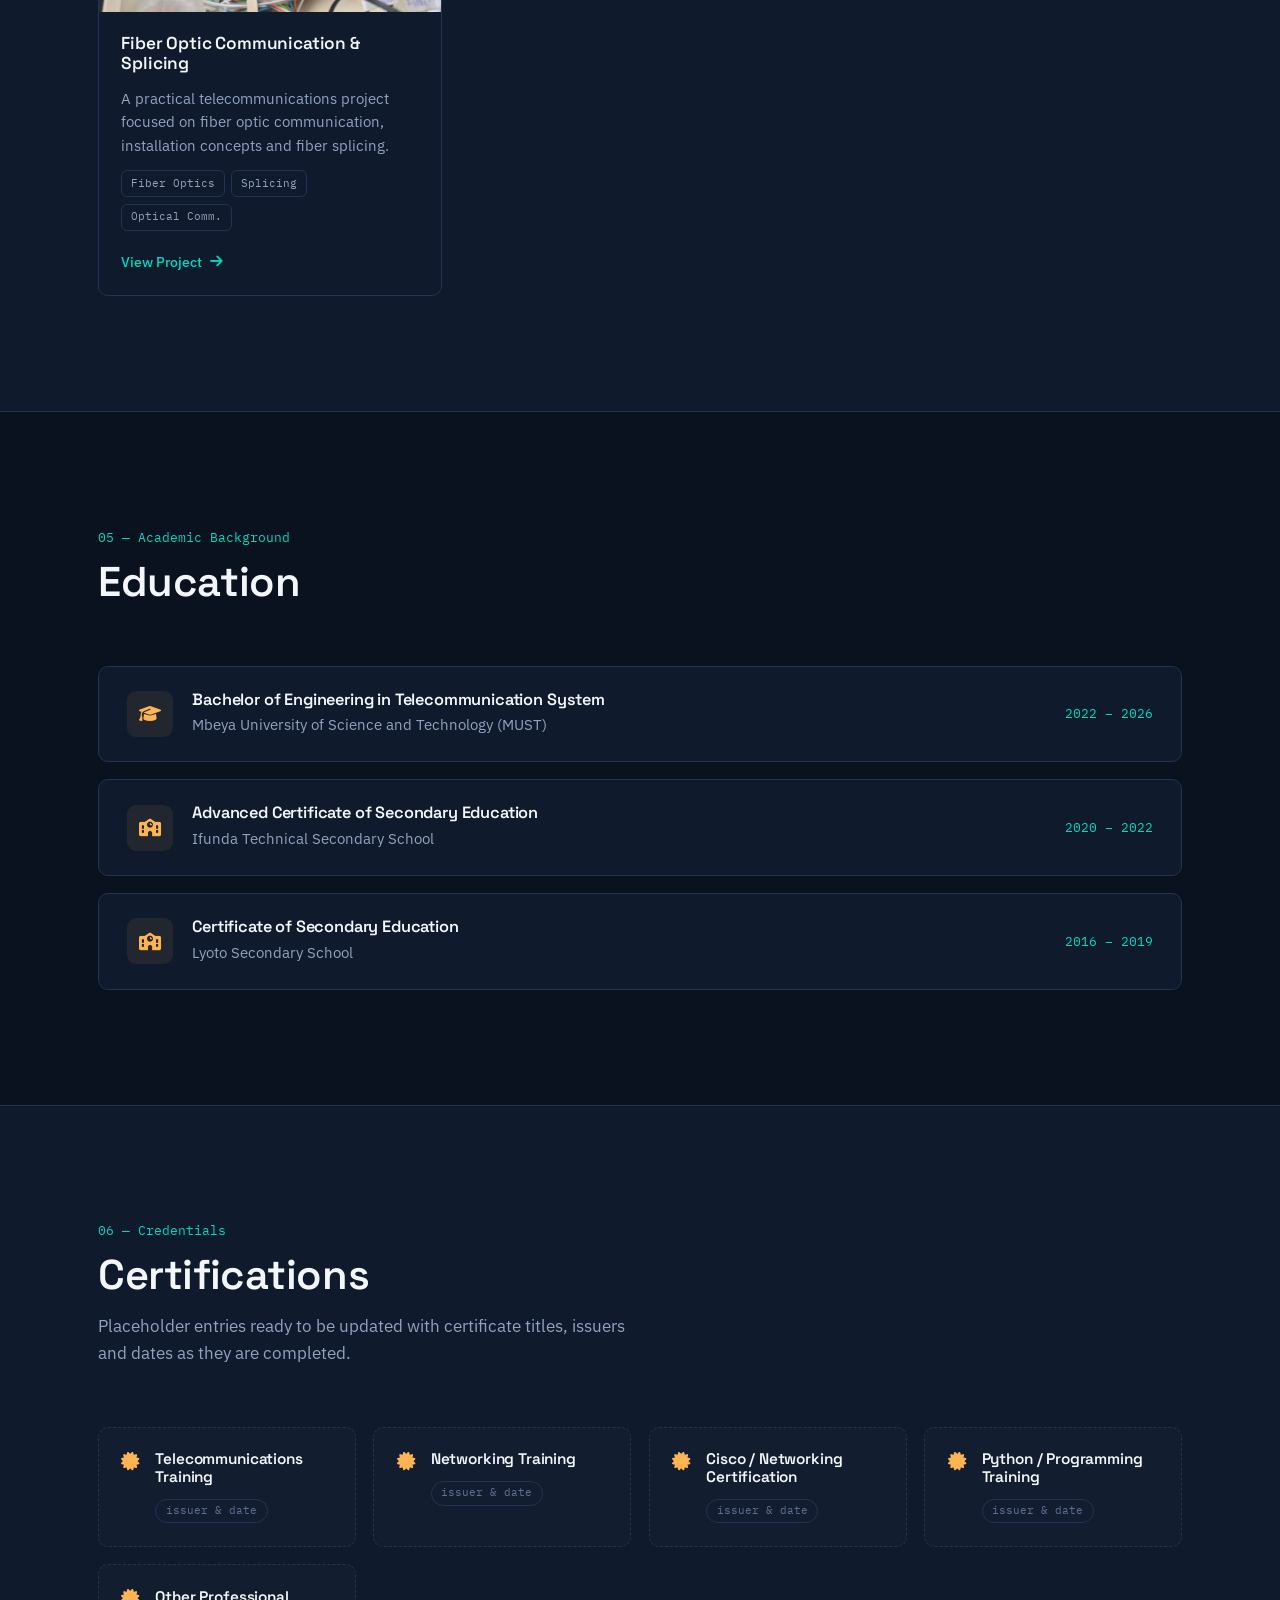
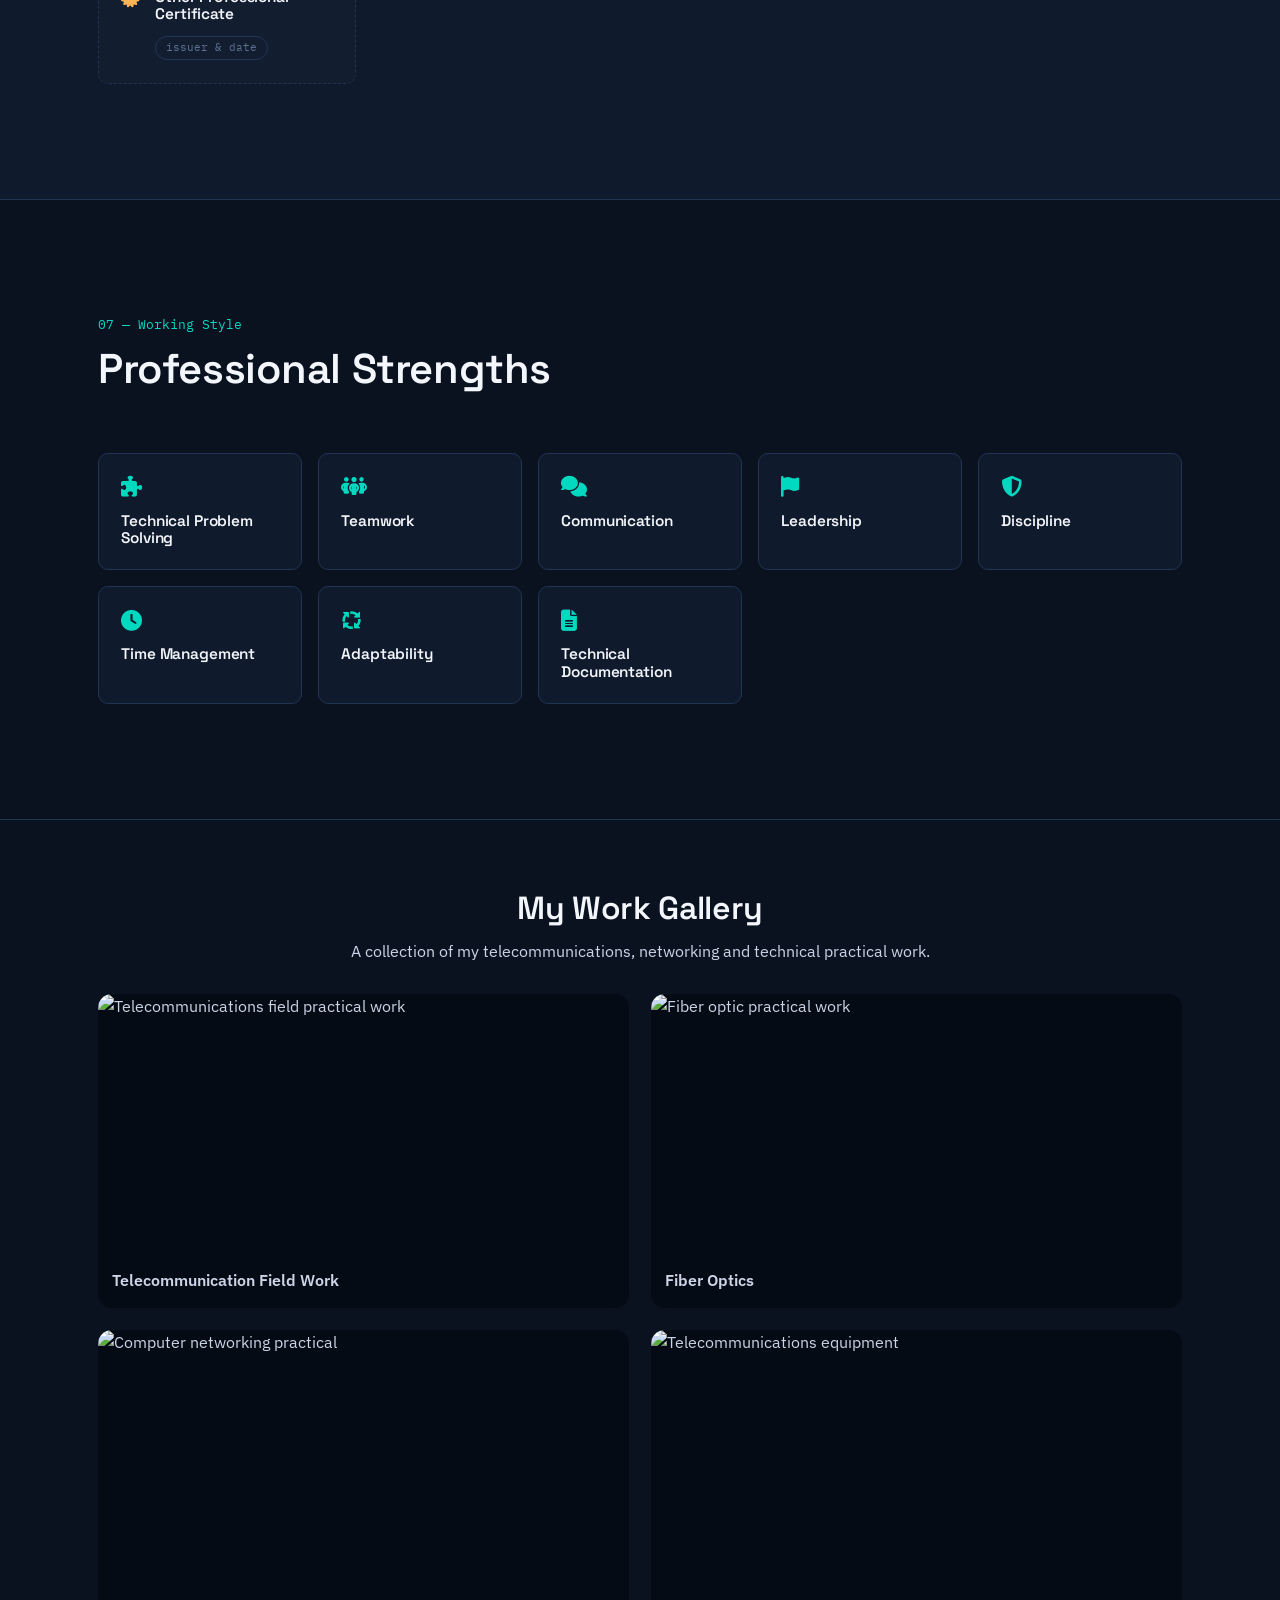
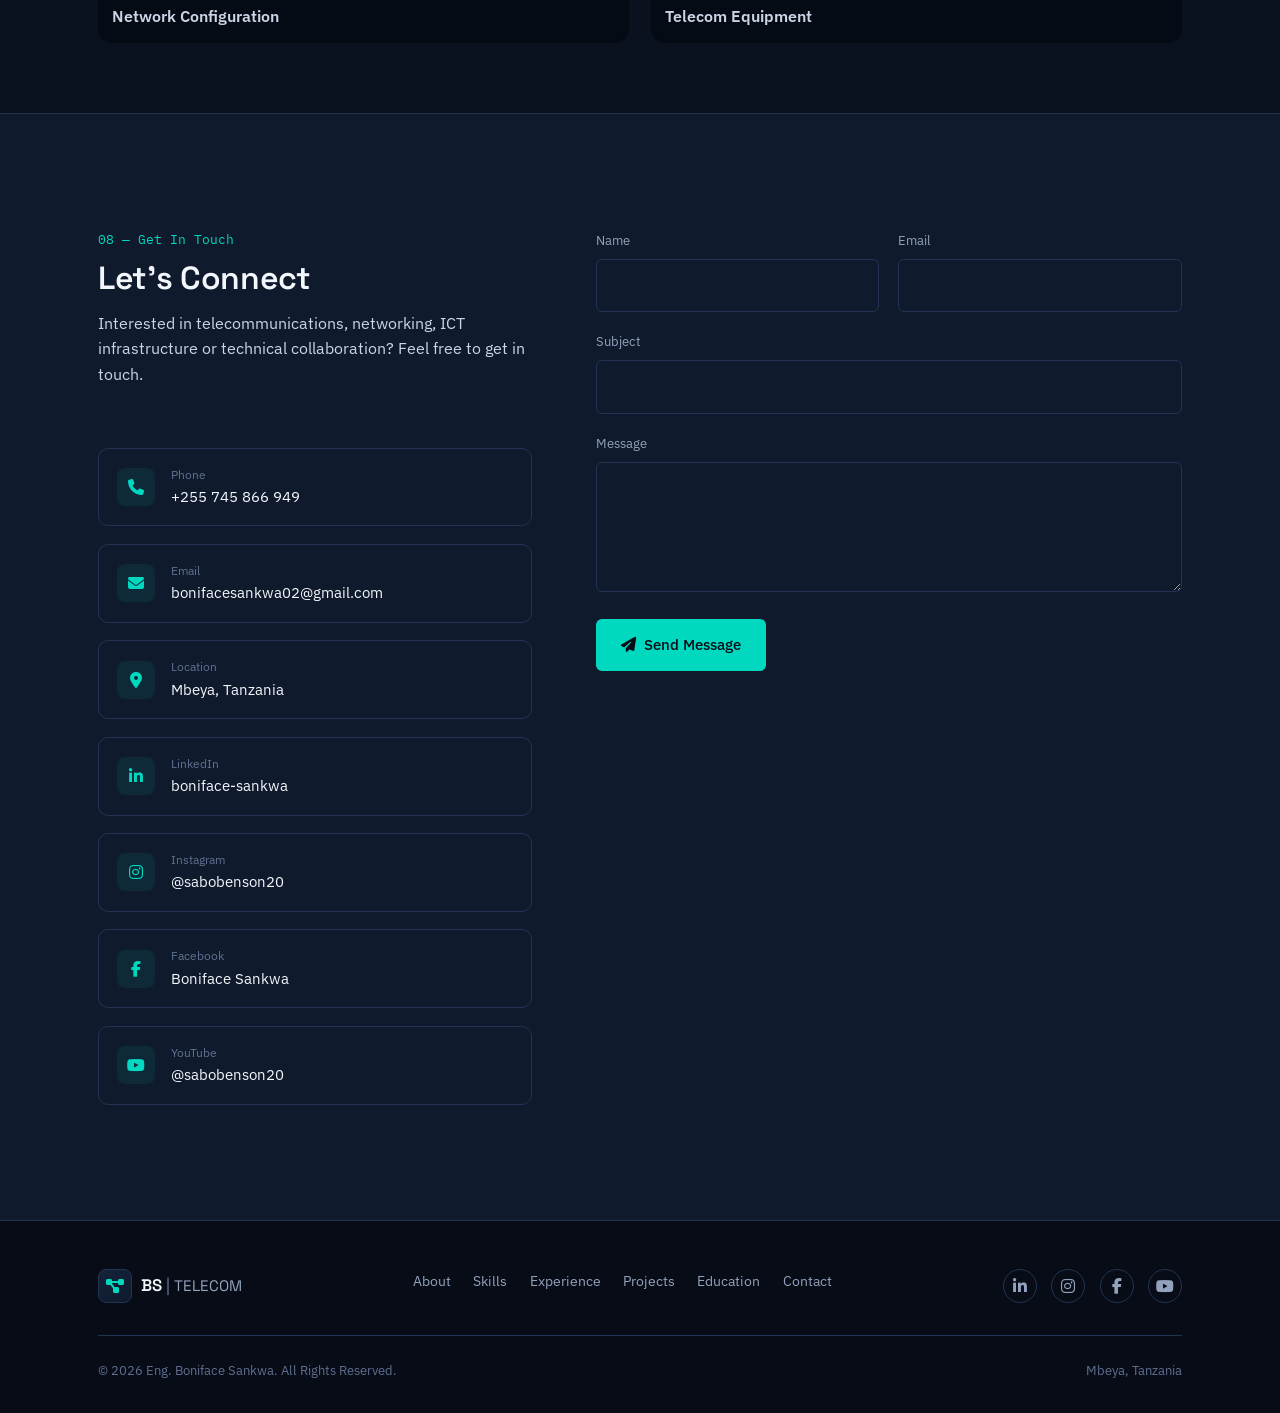
==== commit 36b143bf: "Fix image source path in gallery item" ====
--- a/index.html
+++ b/index.html
@@ -505,7 +505,7 @@
         <div class="gallery-grid">
 
           <figure class="gallery-item">
-            <img src="assets/images/Gallery/ttcl-field-work.jpg" alt="Telecommunications field practical work"
+            <img src="assets/images/gallery/ttcl-field-work.jpg" alt="Telecommunications field practical work"
               loading="lazy">
             <figcaption>Telecommunication Field Work</figcaption>
           </figure>
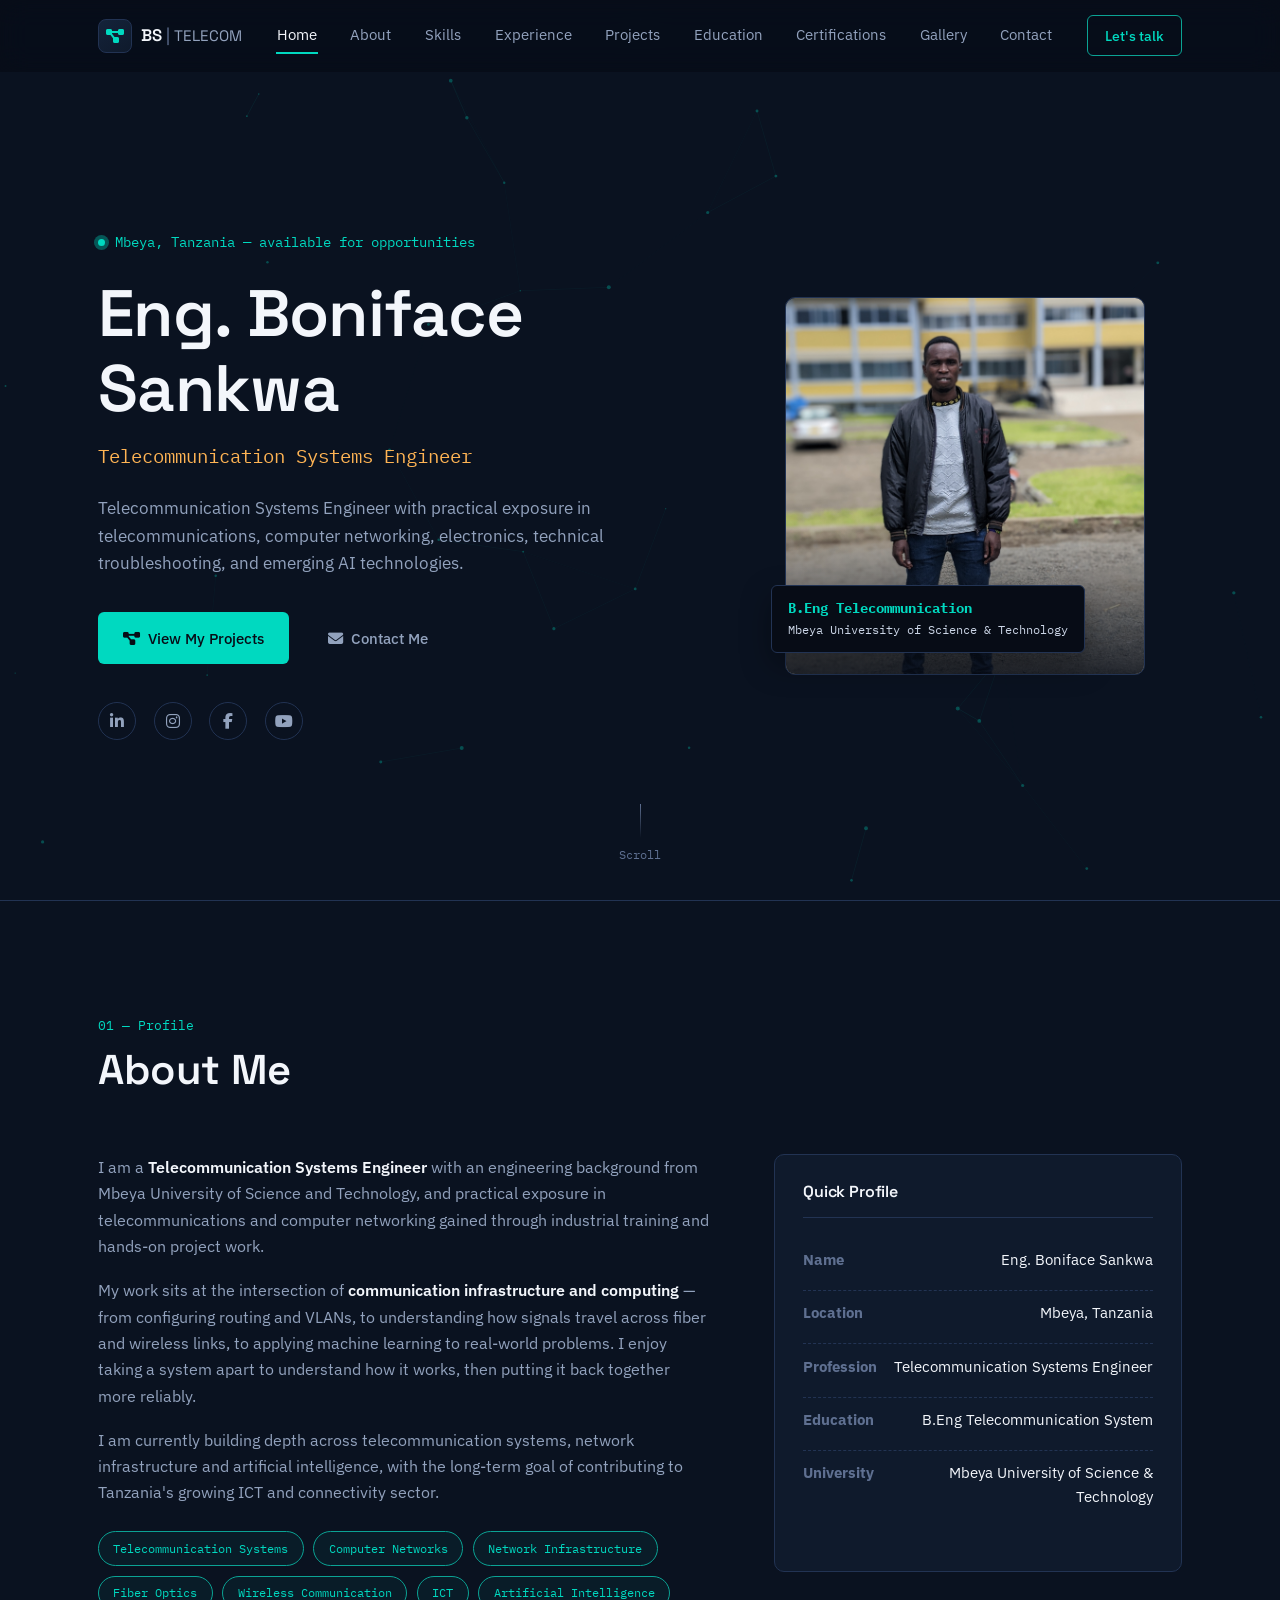
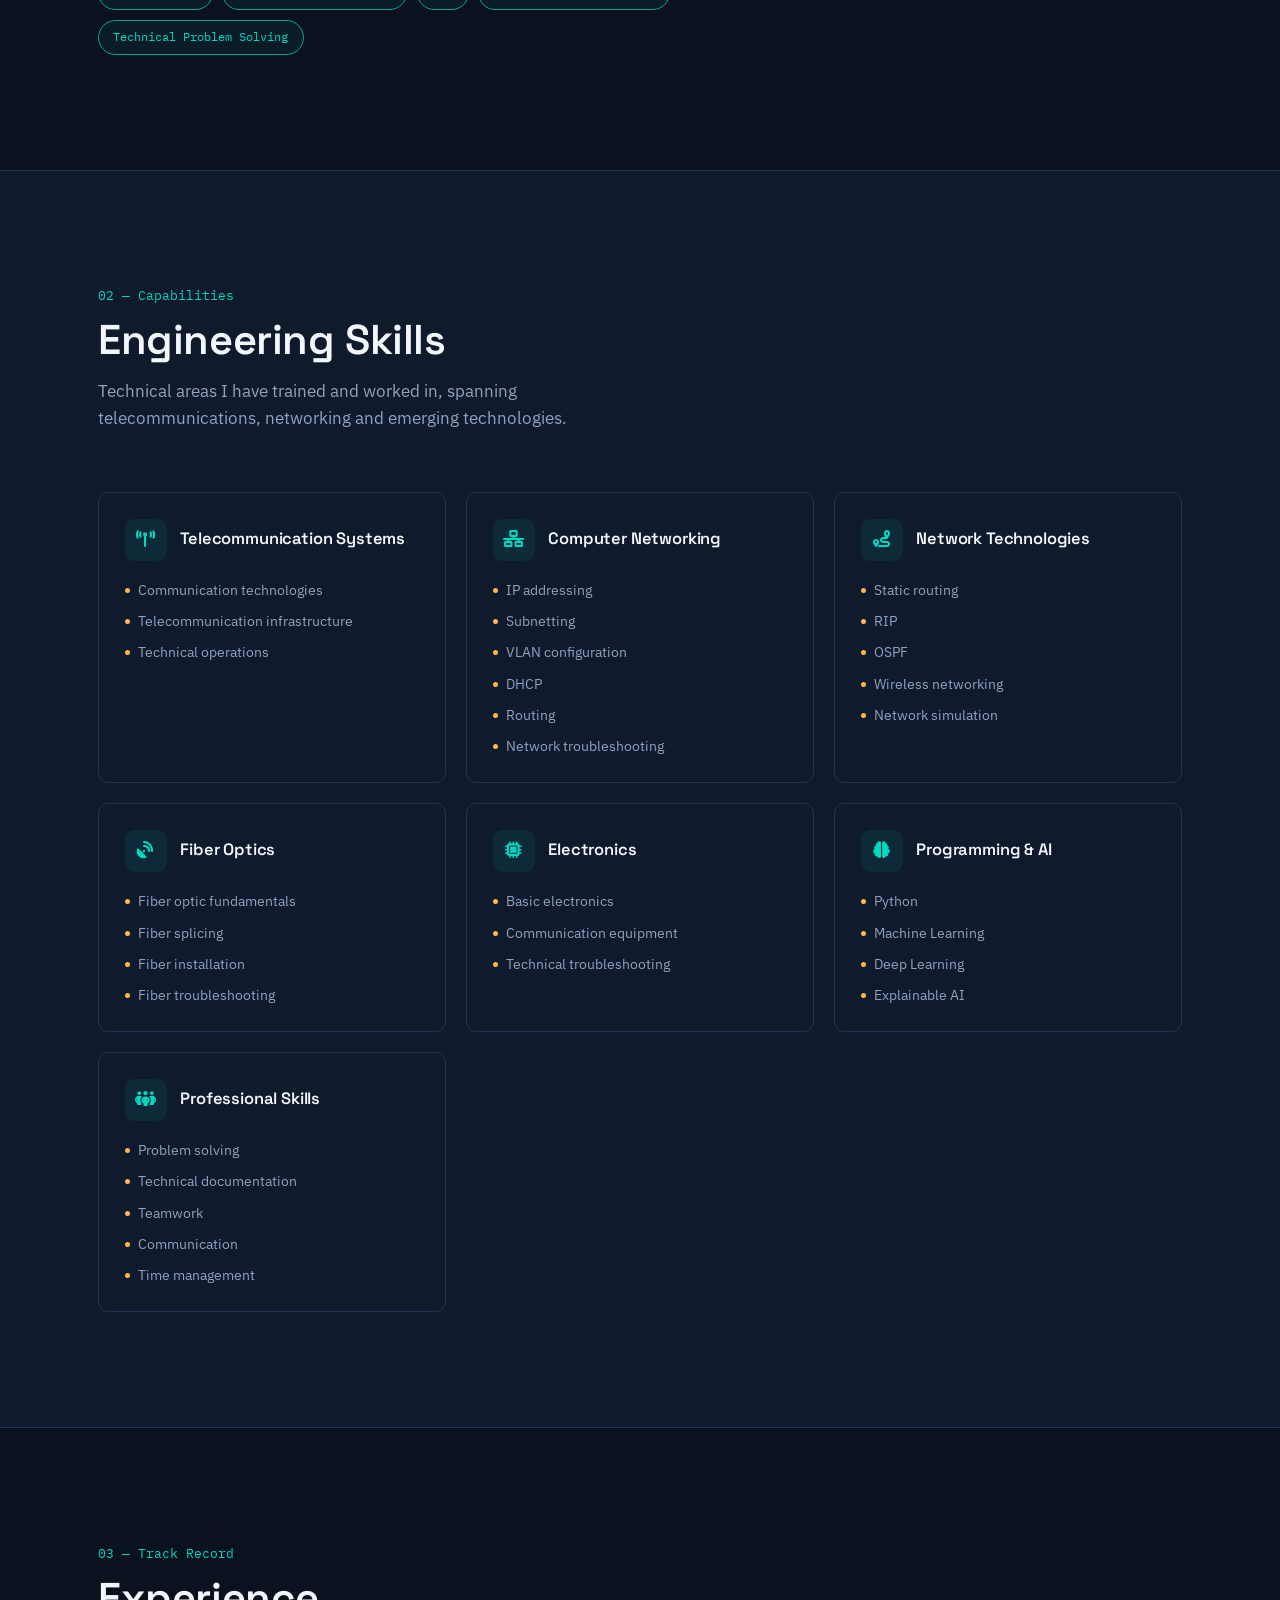
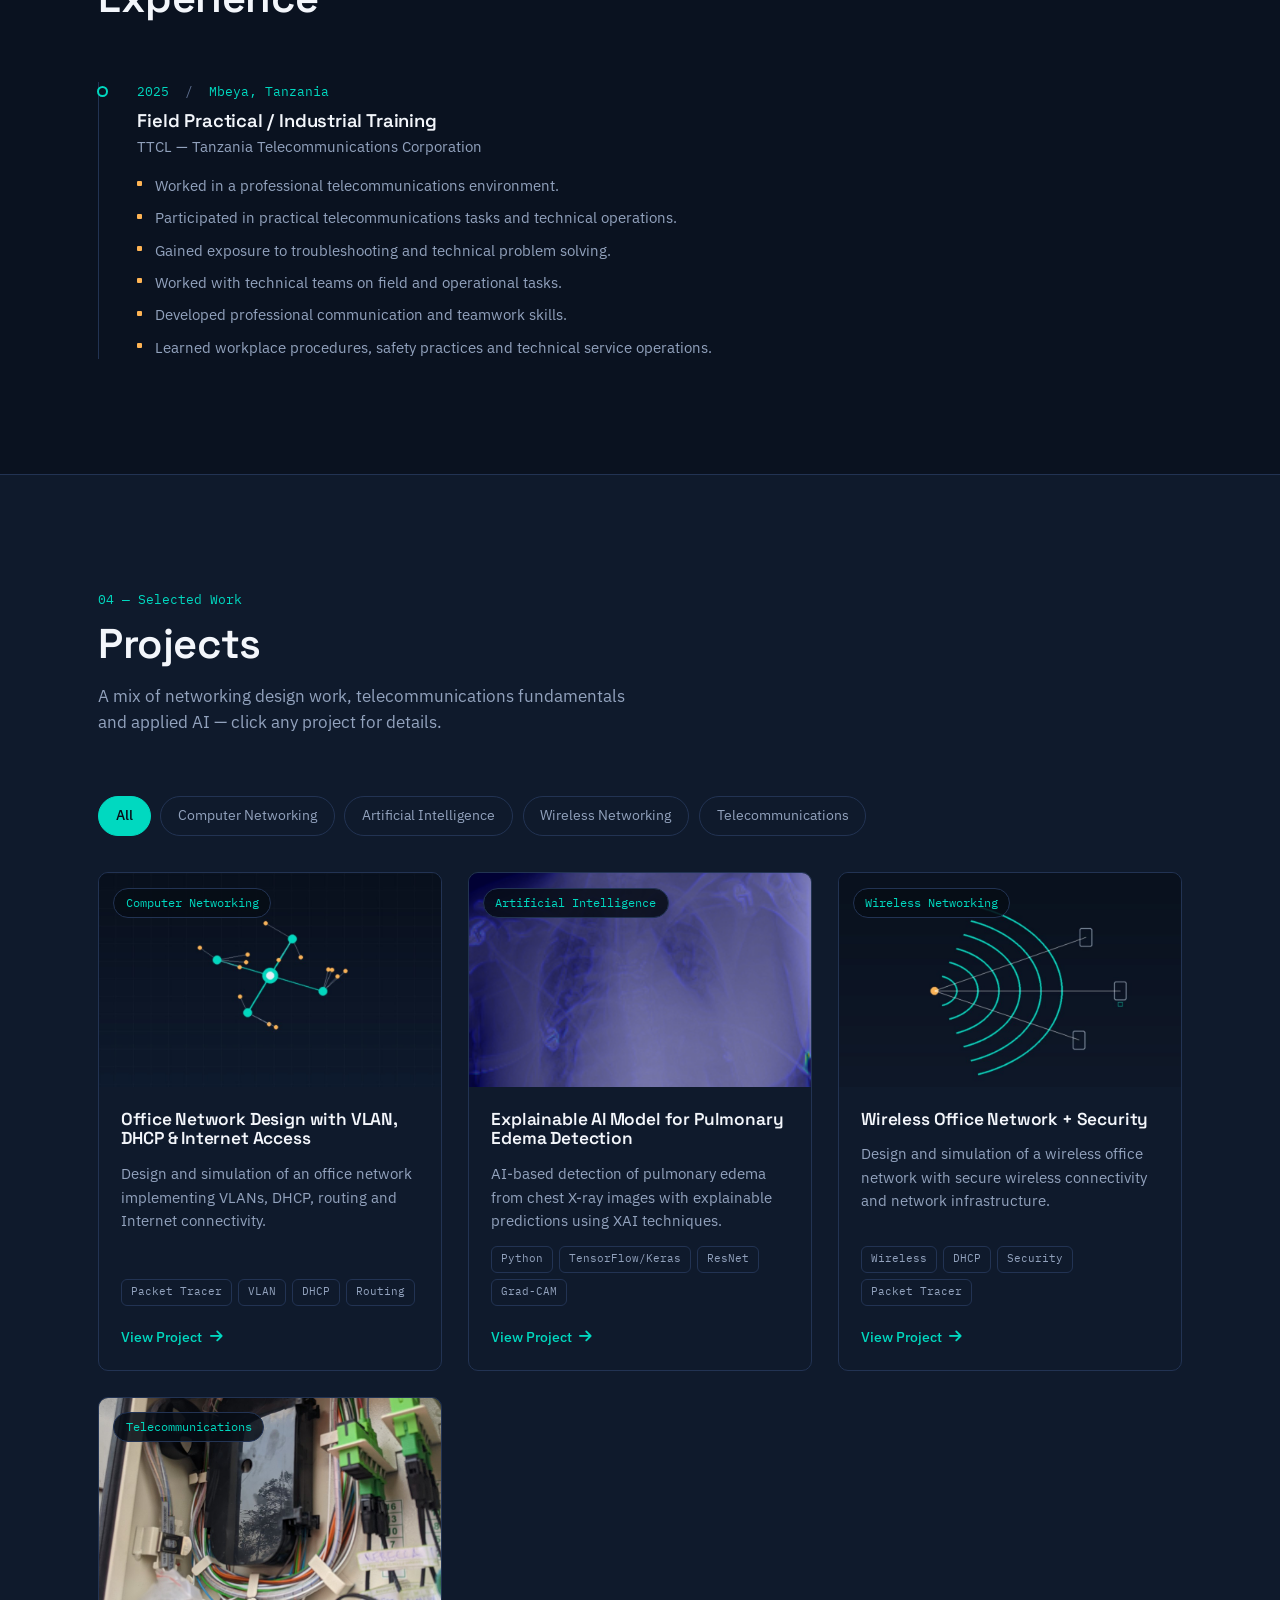
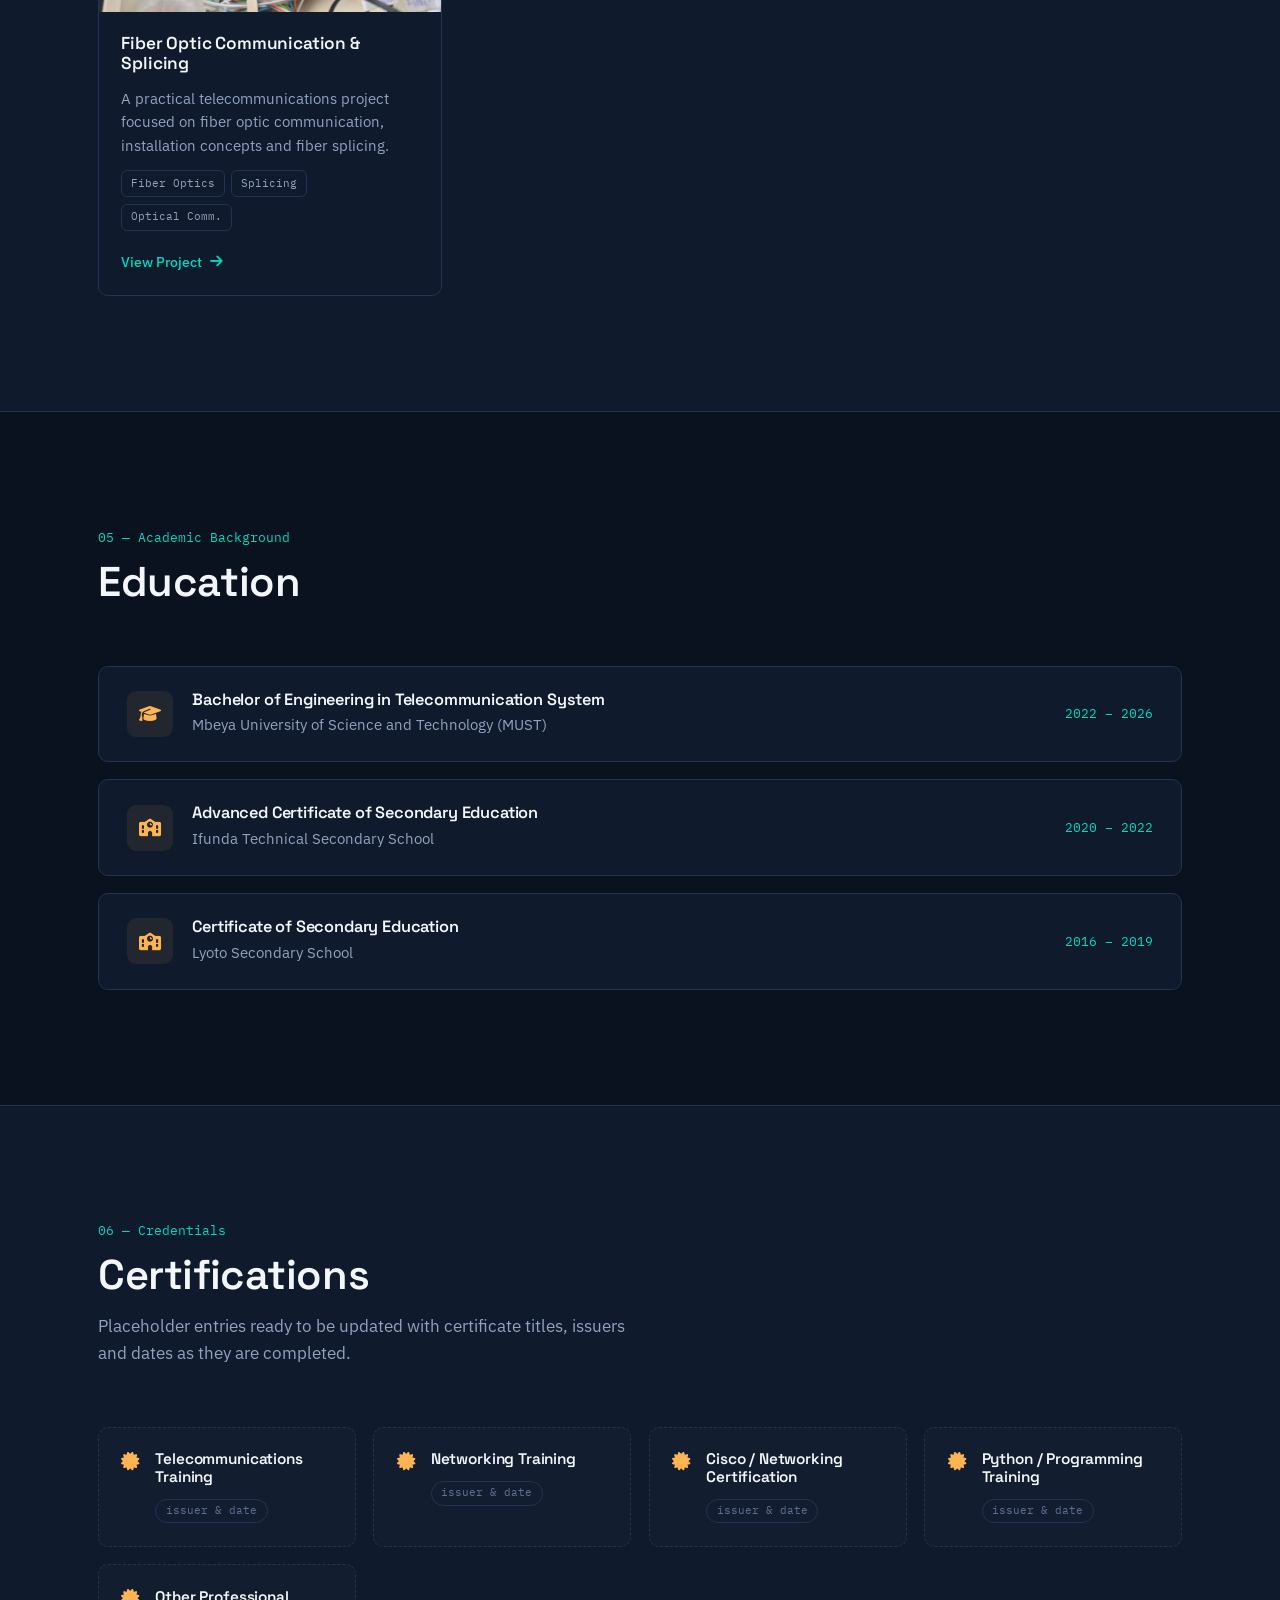
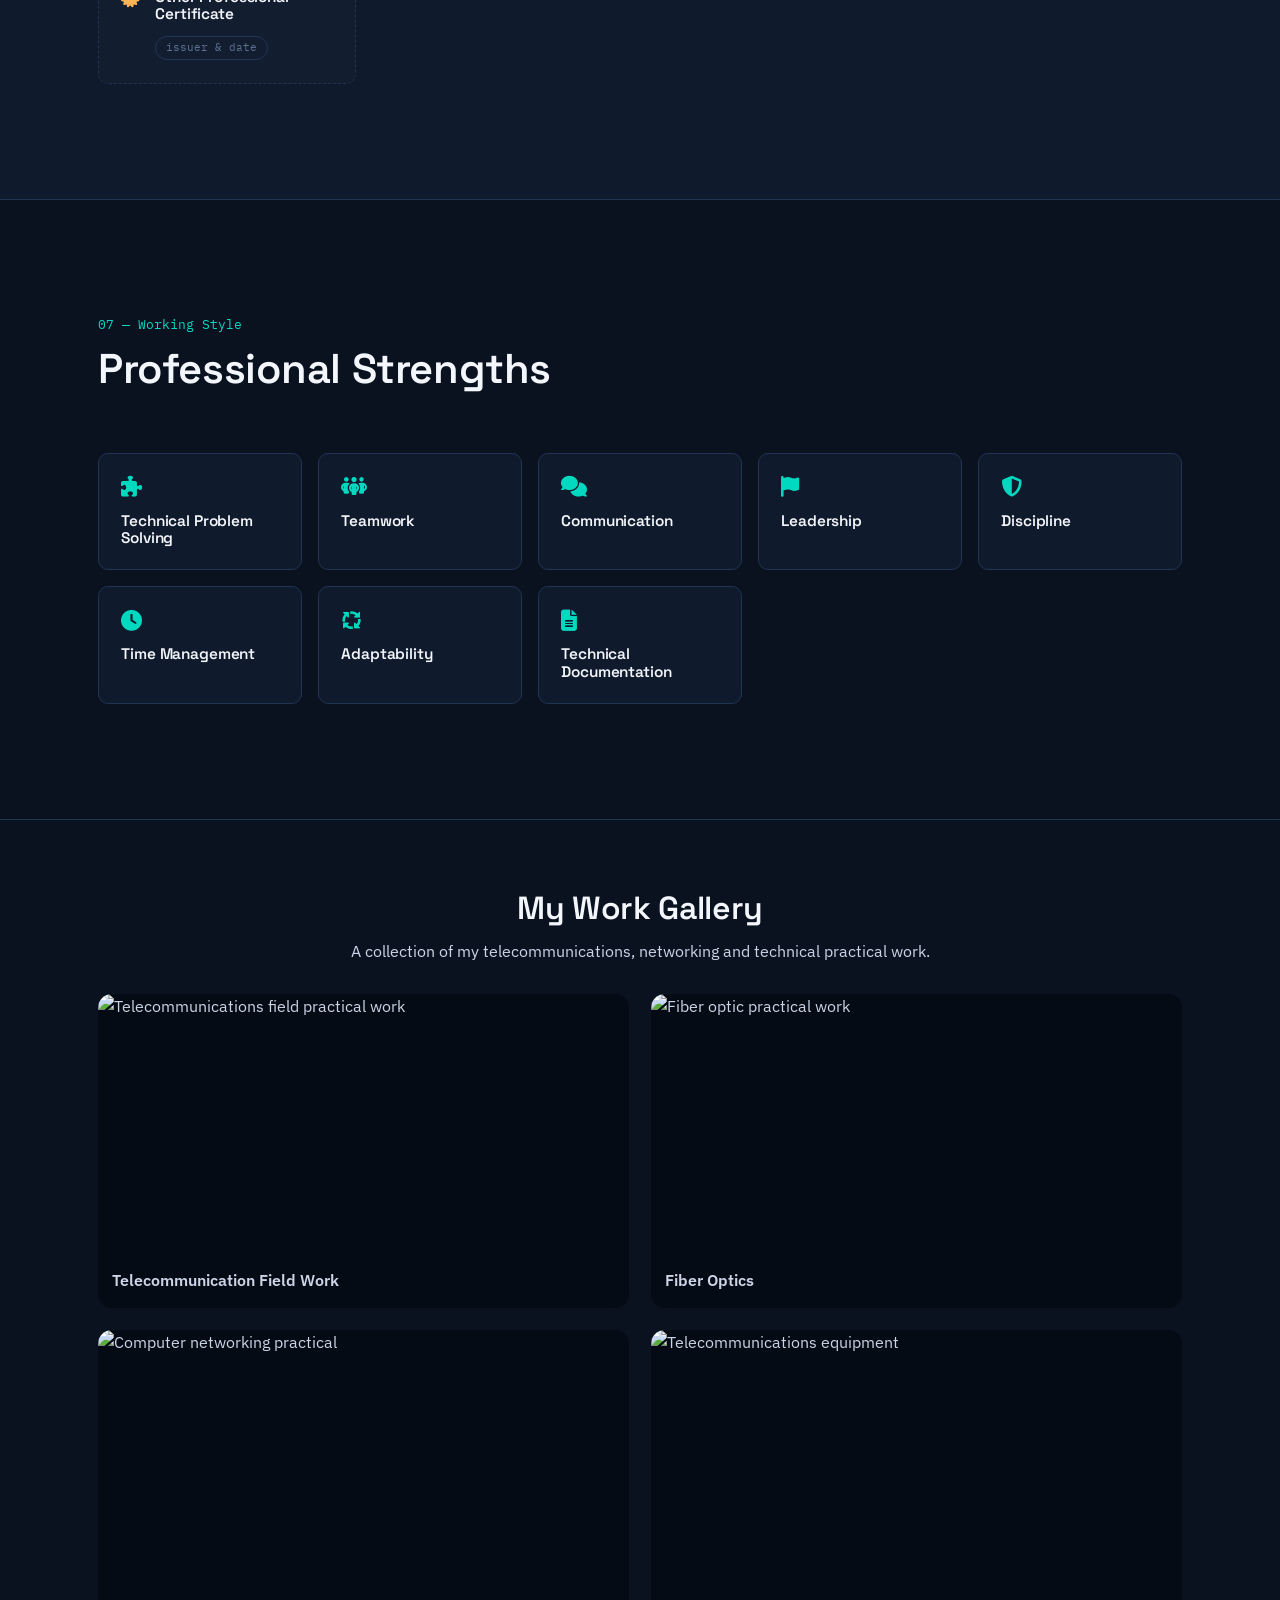
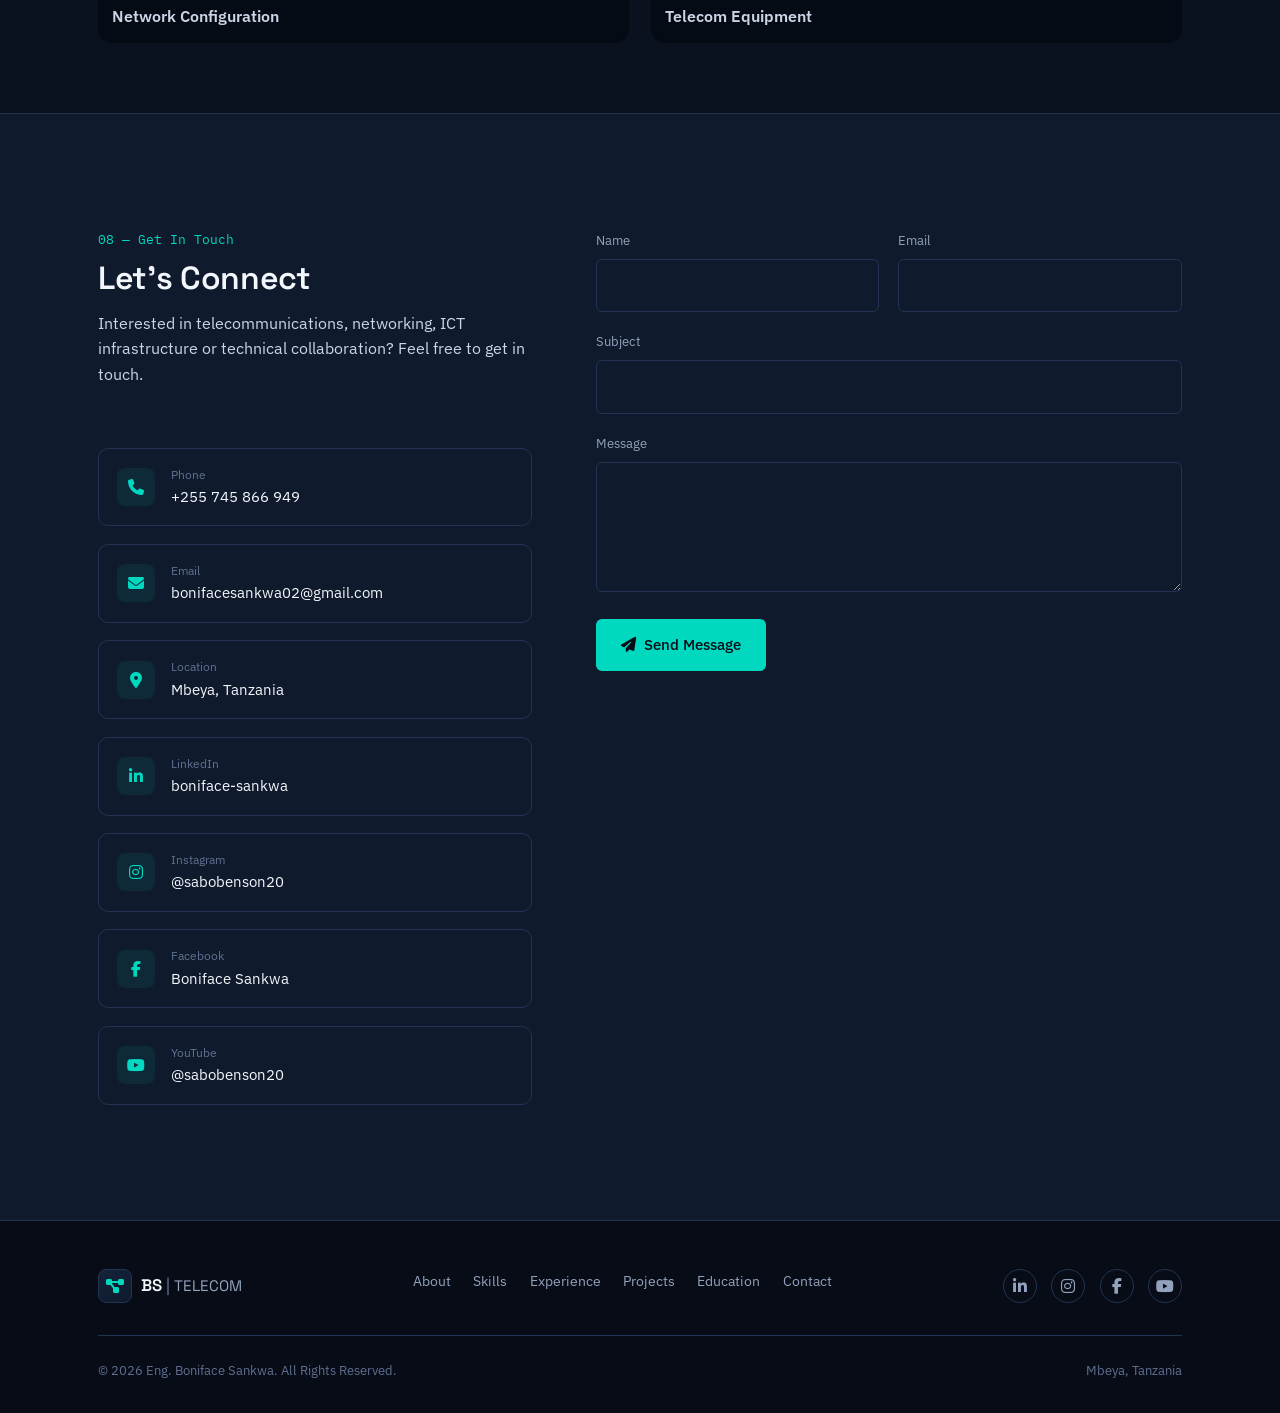
==== commit 2cdf5284: "Refactor gallery section in index.html" ====
--- a/index.html
+++ b/index.html
@@ -495,39 +495,40 @@
 
    <!-- ============ GALLERY ============ -->
     <section id="gallery" class="work-gallery section">
-      <div class="container">
-        <h2>My Work Gallery</h2>
-        <p>
-          A collection of my telecommunications, networking
-          and technical practical work.
-        </p>
-
-        <div class="gallery-grid">
-
-          <figure class="gallery-item">
-            <img src="assets/images/gallery/ttcl-field-work.jpg" alt="Telecommunications field practical work"
-              loading="lazy">
-            <figcaption>Telecommunication Field Work</figcaption>
-          </figure>
-
-          <figure class="gallery-item">
-            <img src="assets/images/gallery/fiber-splicing.jpg" alt="Fiber optic practical work" loading="lazy">
-            <figcaption>Fiber Optics</figcaption>
-          </figure>
-
-          <figure class="gallery-item">
-            <img src="assets/images/gallery/network-configuration.jpg" alt="Computer networking practical"
-              loading="lazy">
-            <figcaption>Network Configuration</figcaption>
-          </figure>
-
-          <figure class="gallery-item">
-            <img src="assets/images/gallery/telecom-equipment.jpg" alt="Telecommunications equipment" loading="lazy">
-            <figcaption>Telecom Equipment</figcaption>
-          </figure>
-
-        </div>
-      </div>
+        <div class="container">
+            <h2>My Work Gallery</h2>
+            <p>
+                A collection of my telecommunications, networking
+                and technical practical work.
+            </p>
+    
+            <div class="gallery-grid">
+    
+                <figure class="gallery-item">
+                    <img src="assets/images/gallery/ttcl-field-work.jpg" alt="Telecommunications field practical work"
+                        loading="lazy">
+                    <figcaption>Telecommunication Field Work</figcaption>
+                </figure>
+    
+                <figure class="gallery-item">
+                    <img src="assets/images/gallery/fiber-splicing.jpg" alt="Fiber optic practical work" loading="lazy">
+                    <figcaption>Fiber Optics</figcaption>
+                </figure>
+    
+                <figure class="gallery-item">
+                    <img src="assets/images/gallery/network-configuration.jpg" alt="Computer networking practical"
+                        loading="lazy">
+                    <figcaption>Network Configuration</figcaption>
+                </figure>
+    
+                <figure class="gallery-item">
+                    <img src="assets/images/gallery/telecom-equipment.jpg" alt="Telecommunications equipment"
+                        loading="lazy">
+                    <figcaption>Telecom Equipment</figcaption>
+                </figure>
+    
+            </div>
+        </div>
     </section>
 
   <!-- ============ CONTACT ============ -->
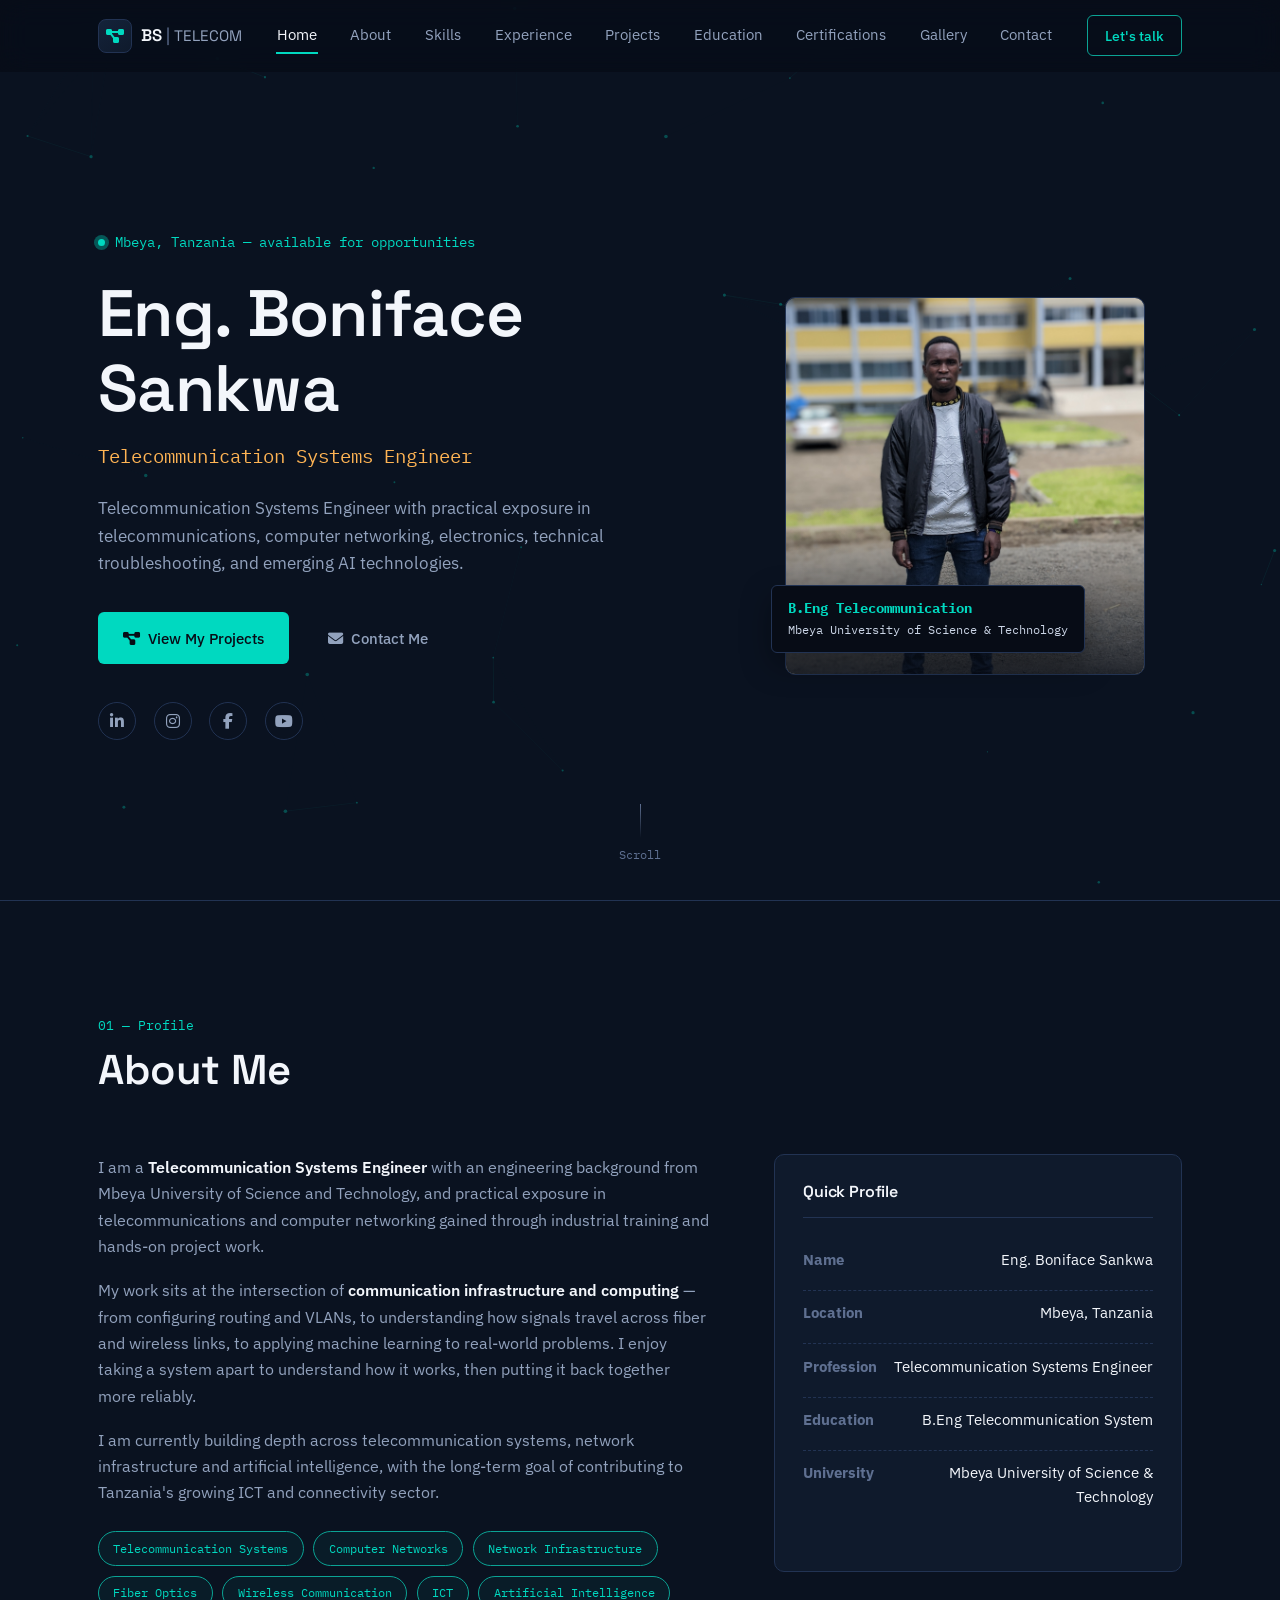
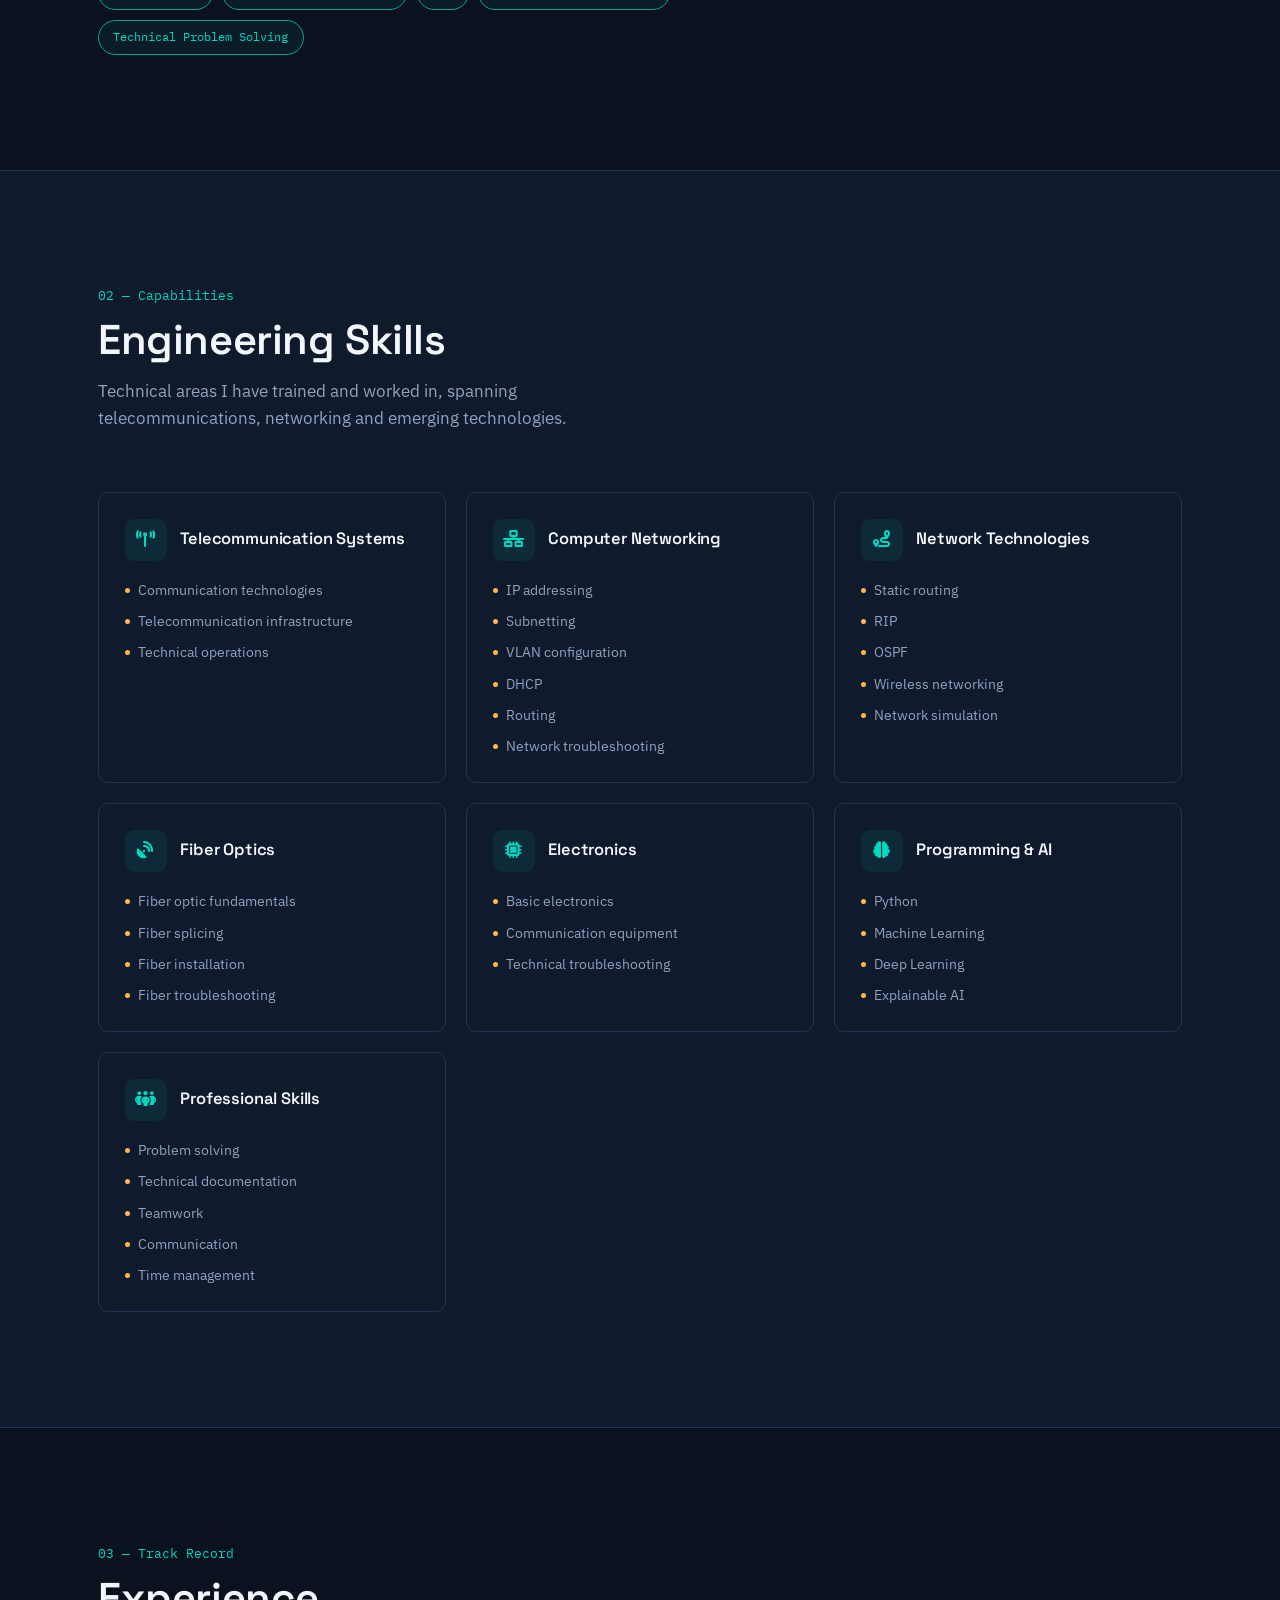
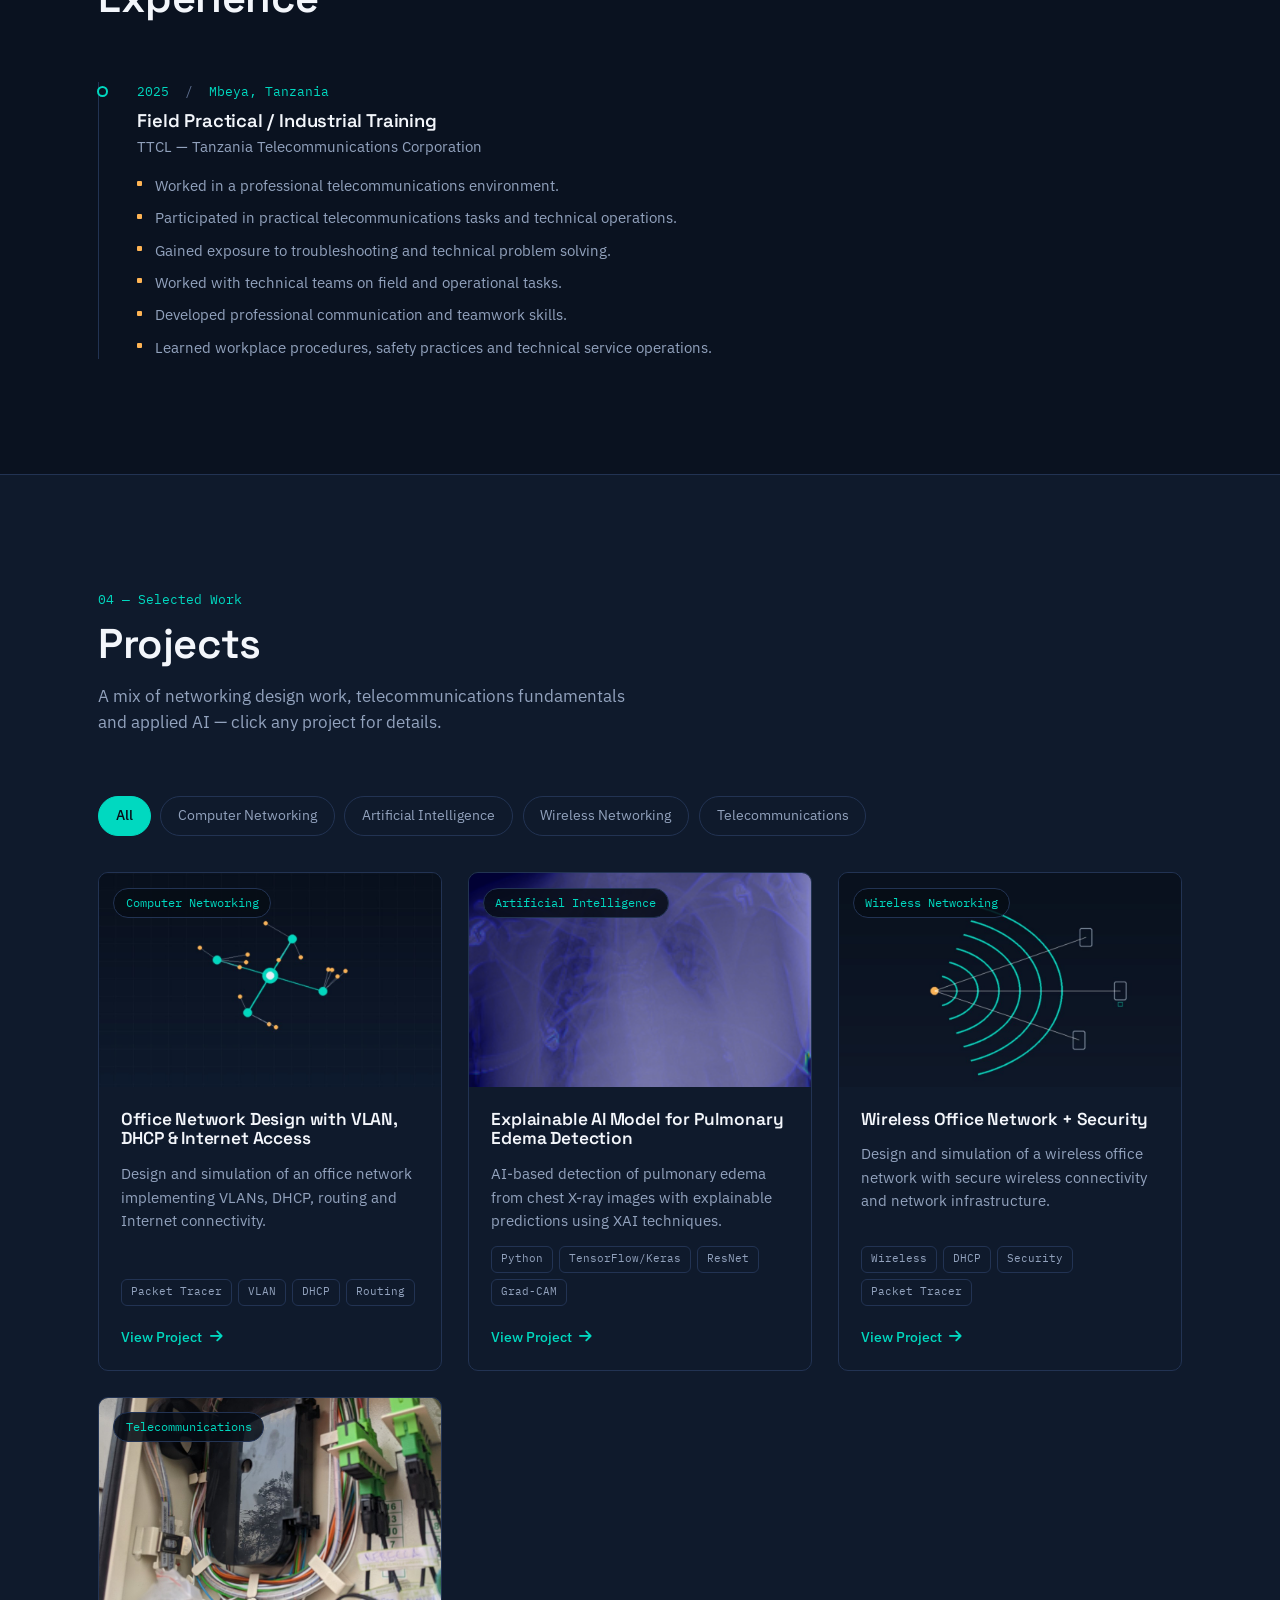
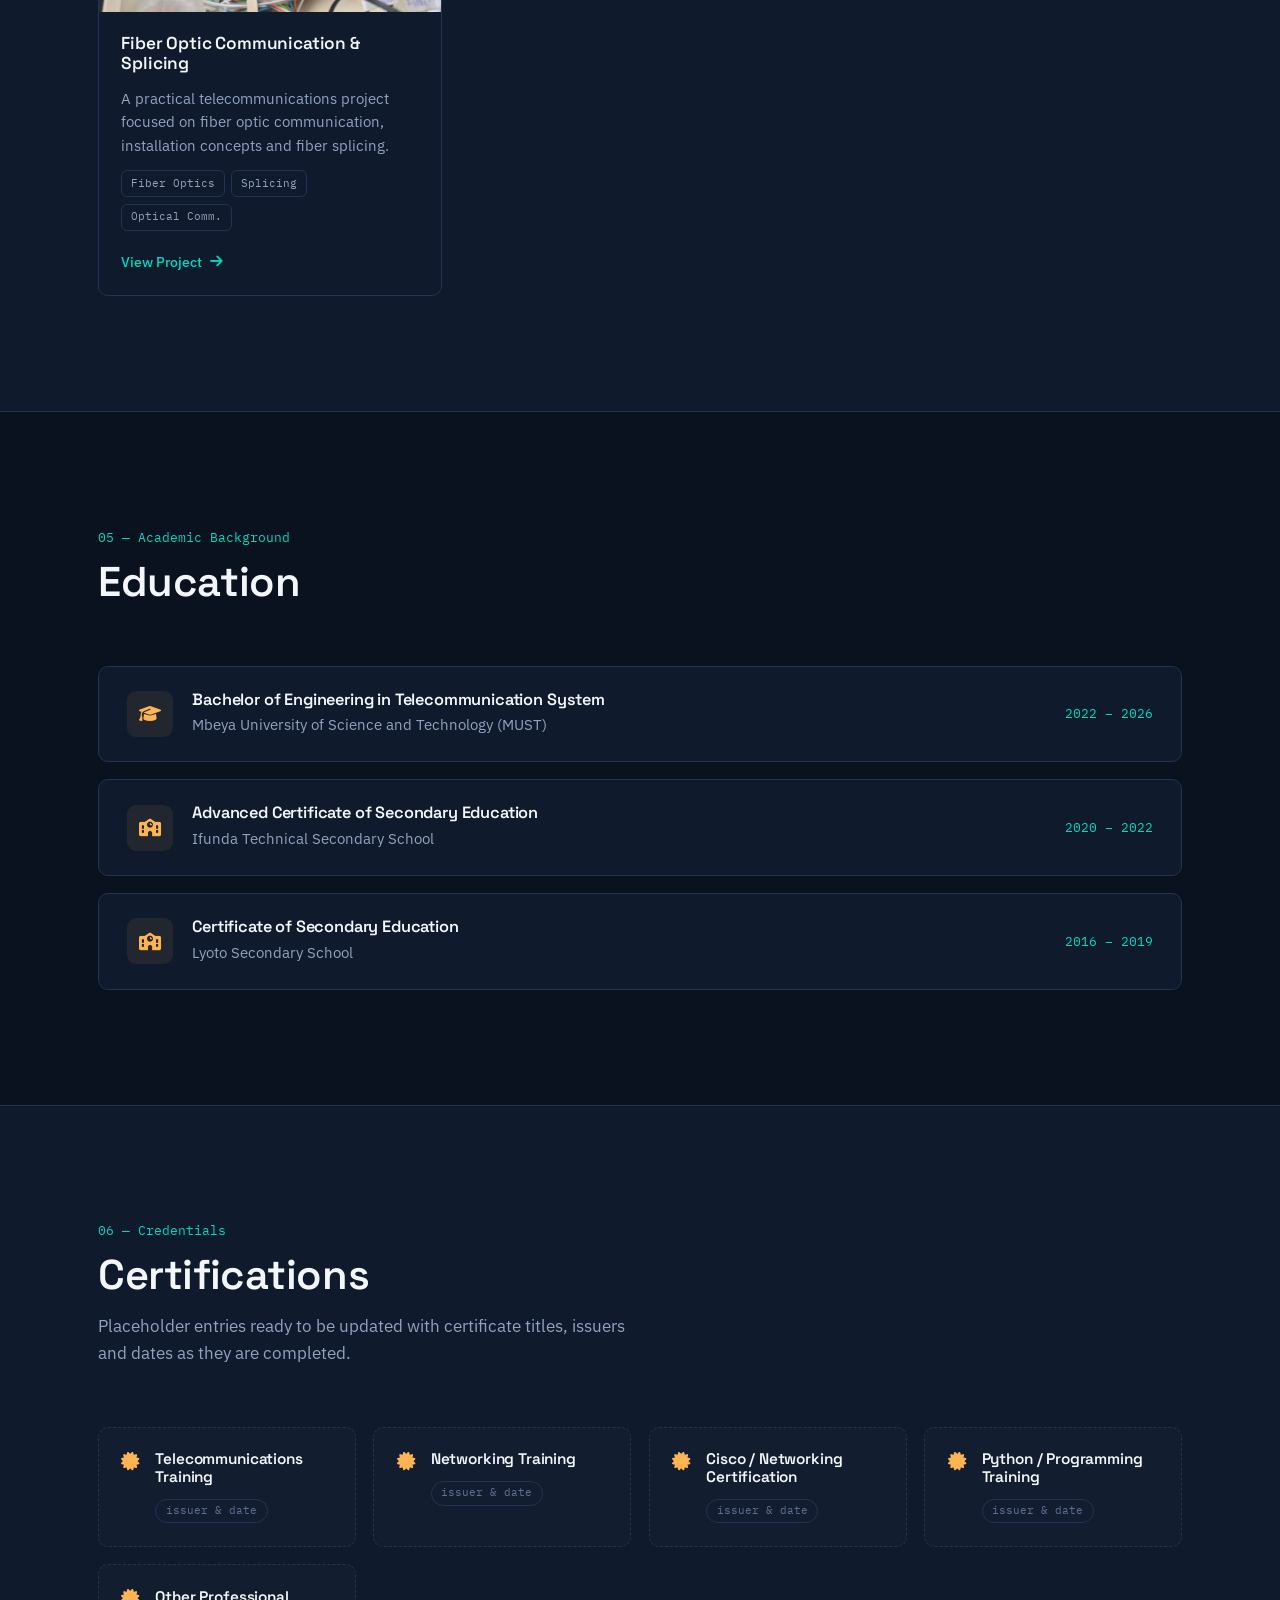
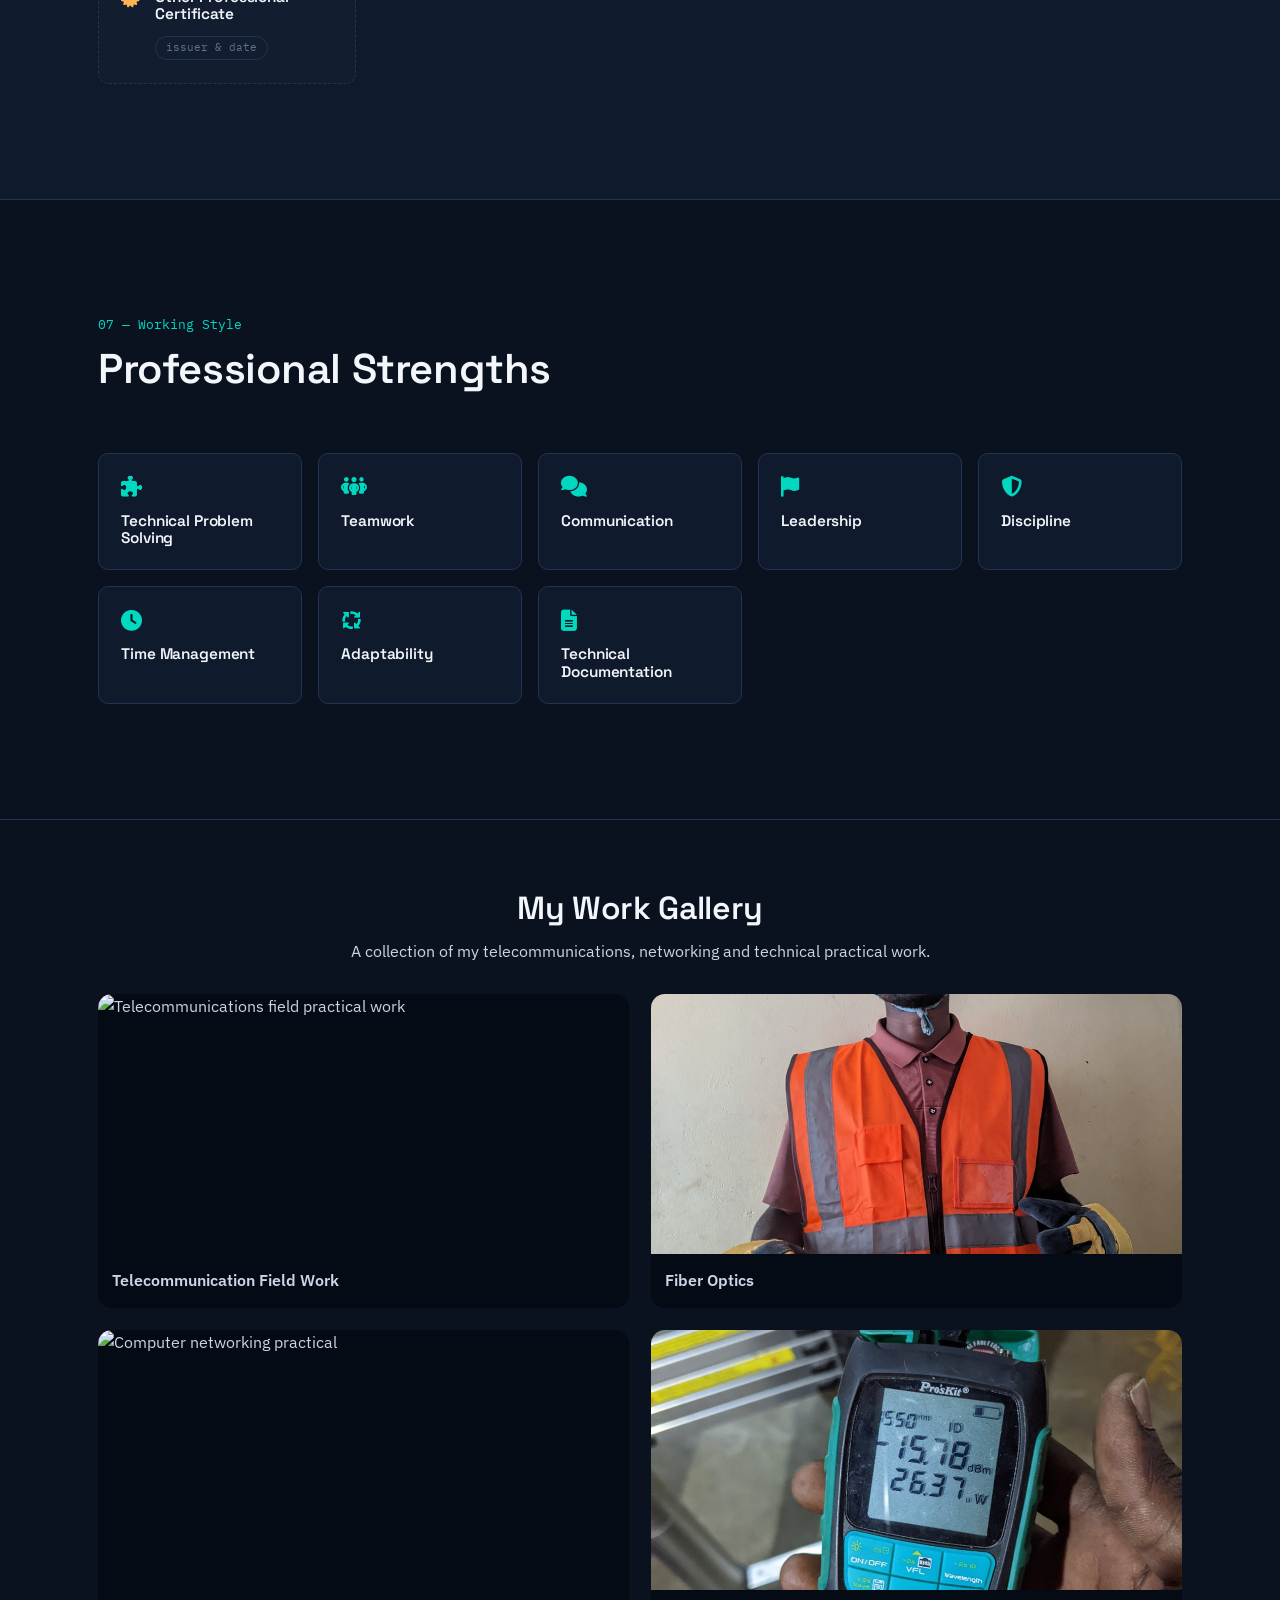
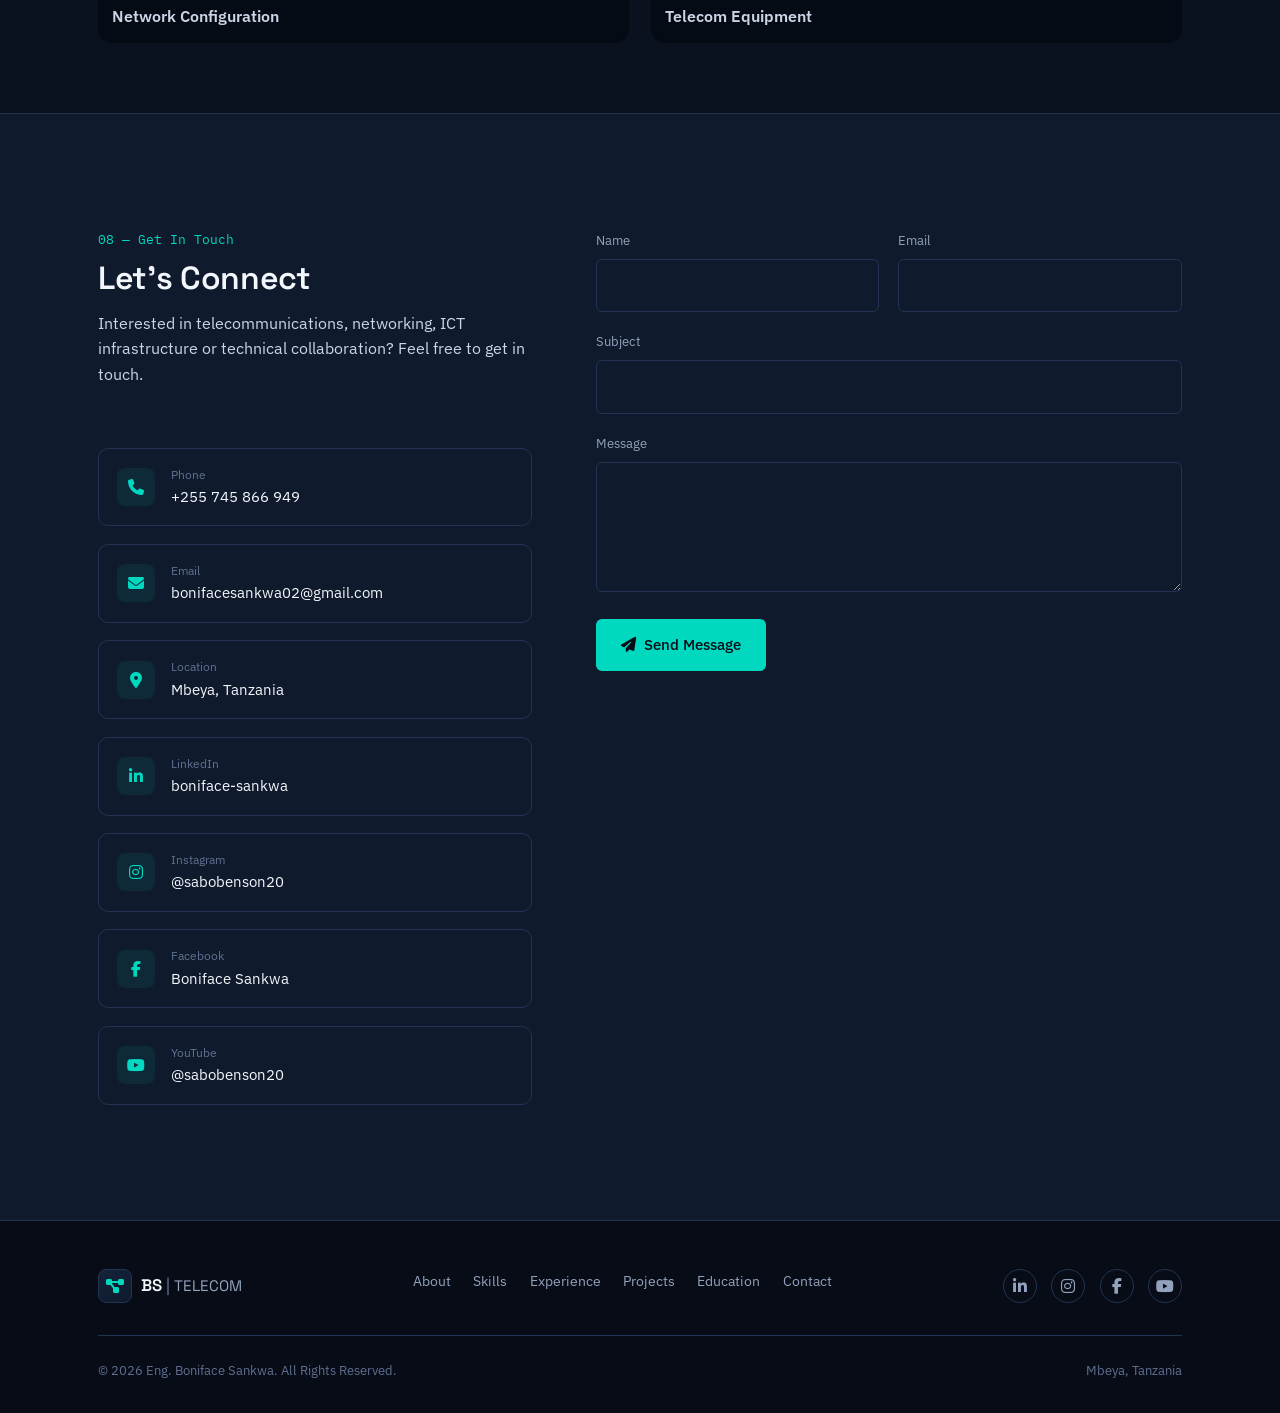
==== commit 1021e653: "Fix image paths in index.html for gallery items" ====
--- a/index.html
+++ b/index.html
@@ -511,7 +511,7 @@
                 </figure>
     
                 <figure class="gallery-item">
-                    <img src="assets/images/gallery/fiber-splicing.jpg" alt="Fiber optic practical work" loading="lazy">
+                    <img src="assets/images/Gallery/fiber-splicing.jpg" alt="Fiber optic practical work" loading="lazy">
                     <figcaption>Fiber Optics</figcaption>
                 </figure>
     
@@ -522,7 +522,7 @@
                 </figure>
     
                 <figure class="gallery-item">
-                    <img src="assets/images/gallery/telecom-equipment.jpg" alt="Telecommunications equipment"
+                    <img src="assets/images/Gallery/telecom-equipment.jpg" alt="Telecommunications equipment"
                         loading="lazy">
                     <figcaption>Telecom Equipment</figcaption>
                 </figure>
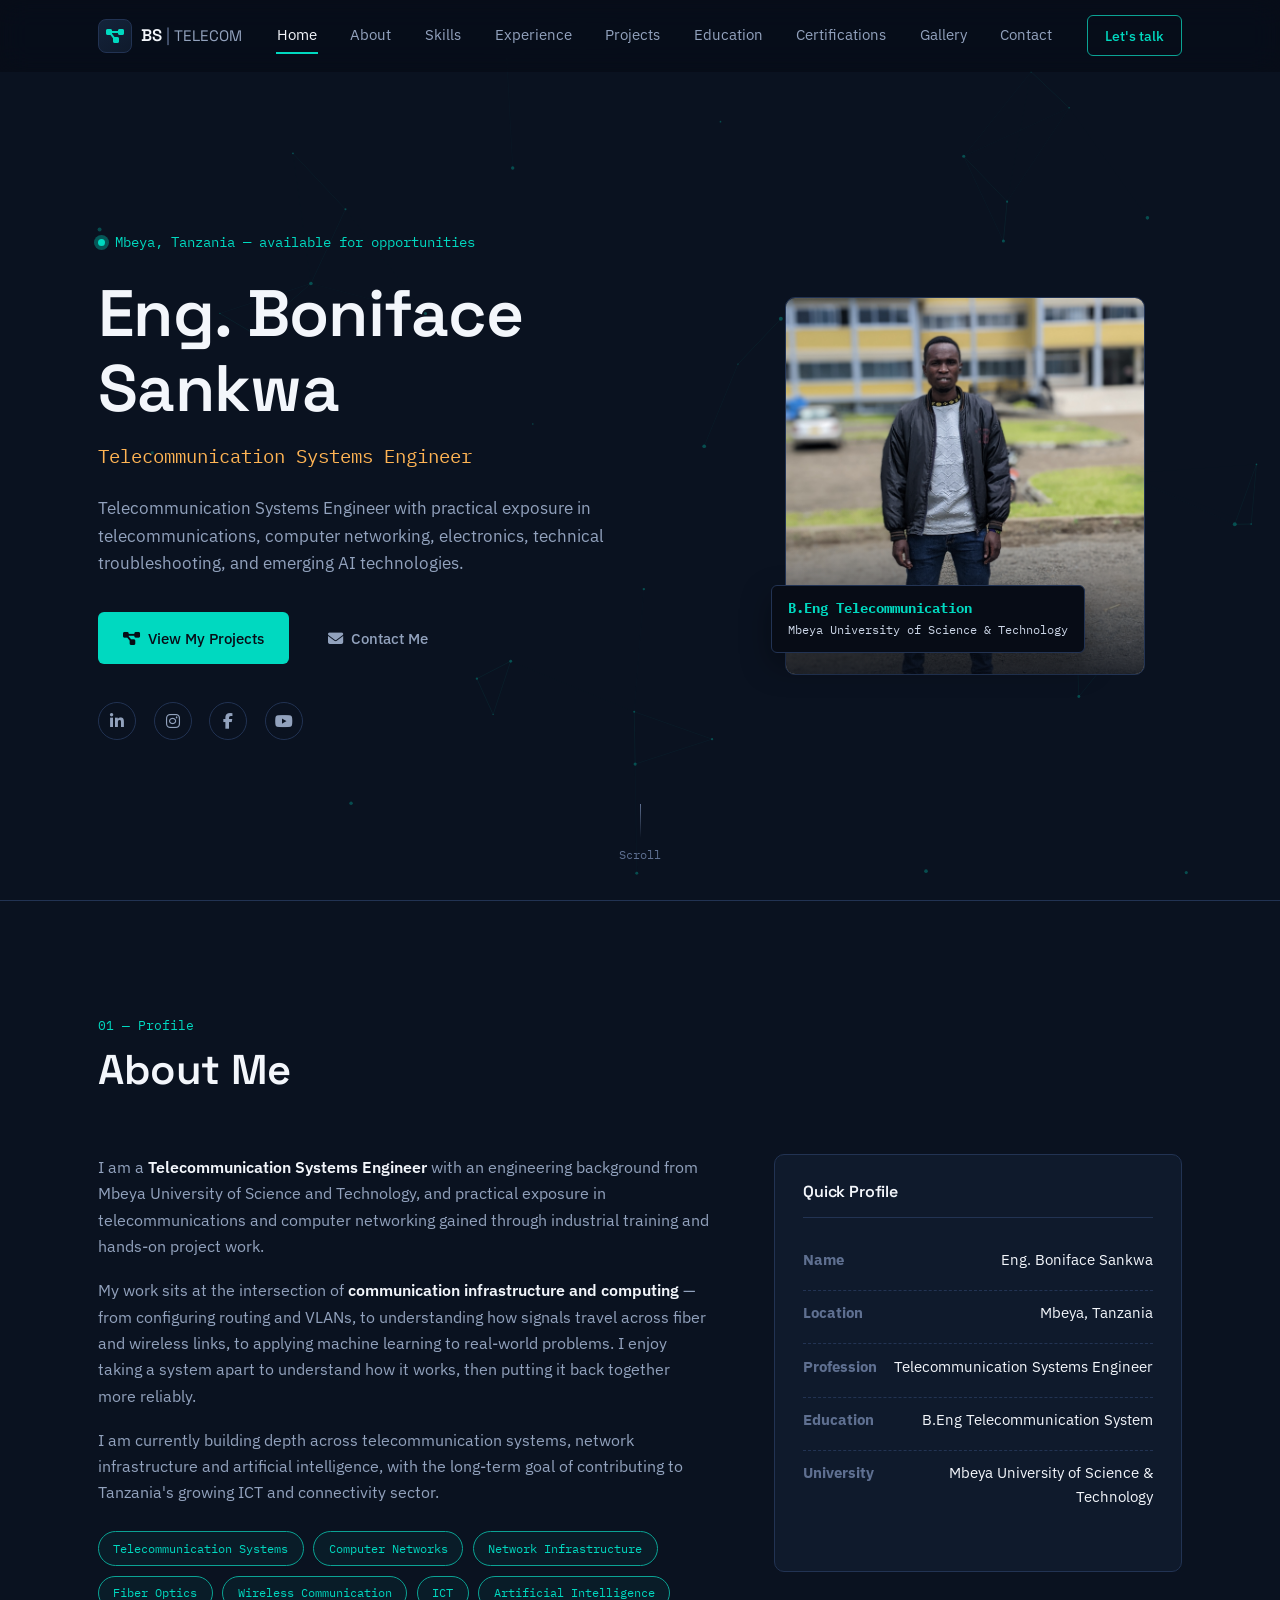
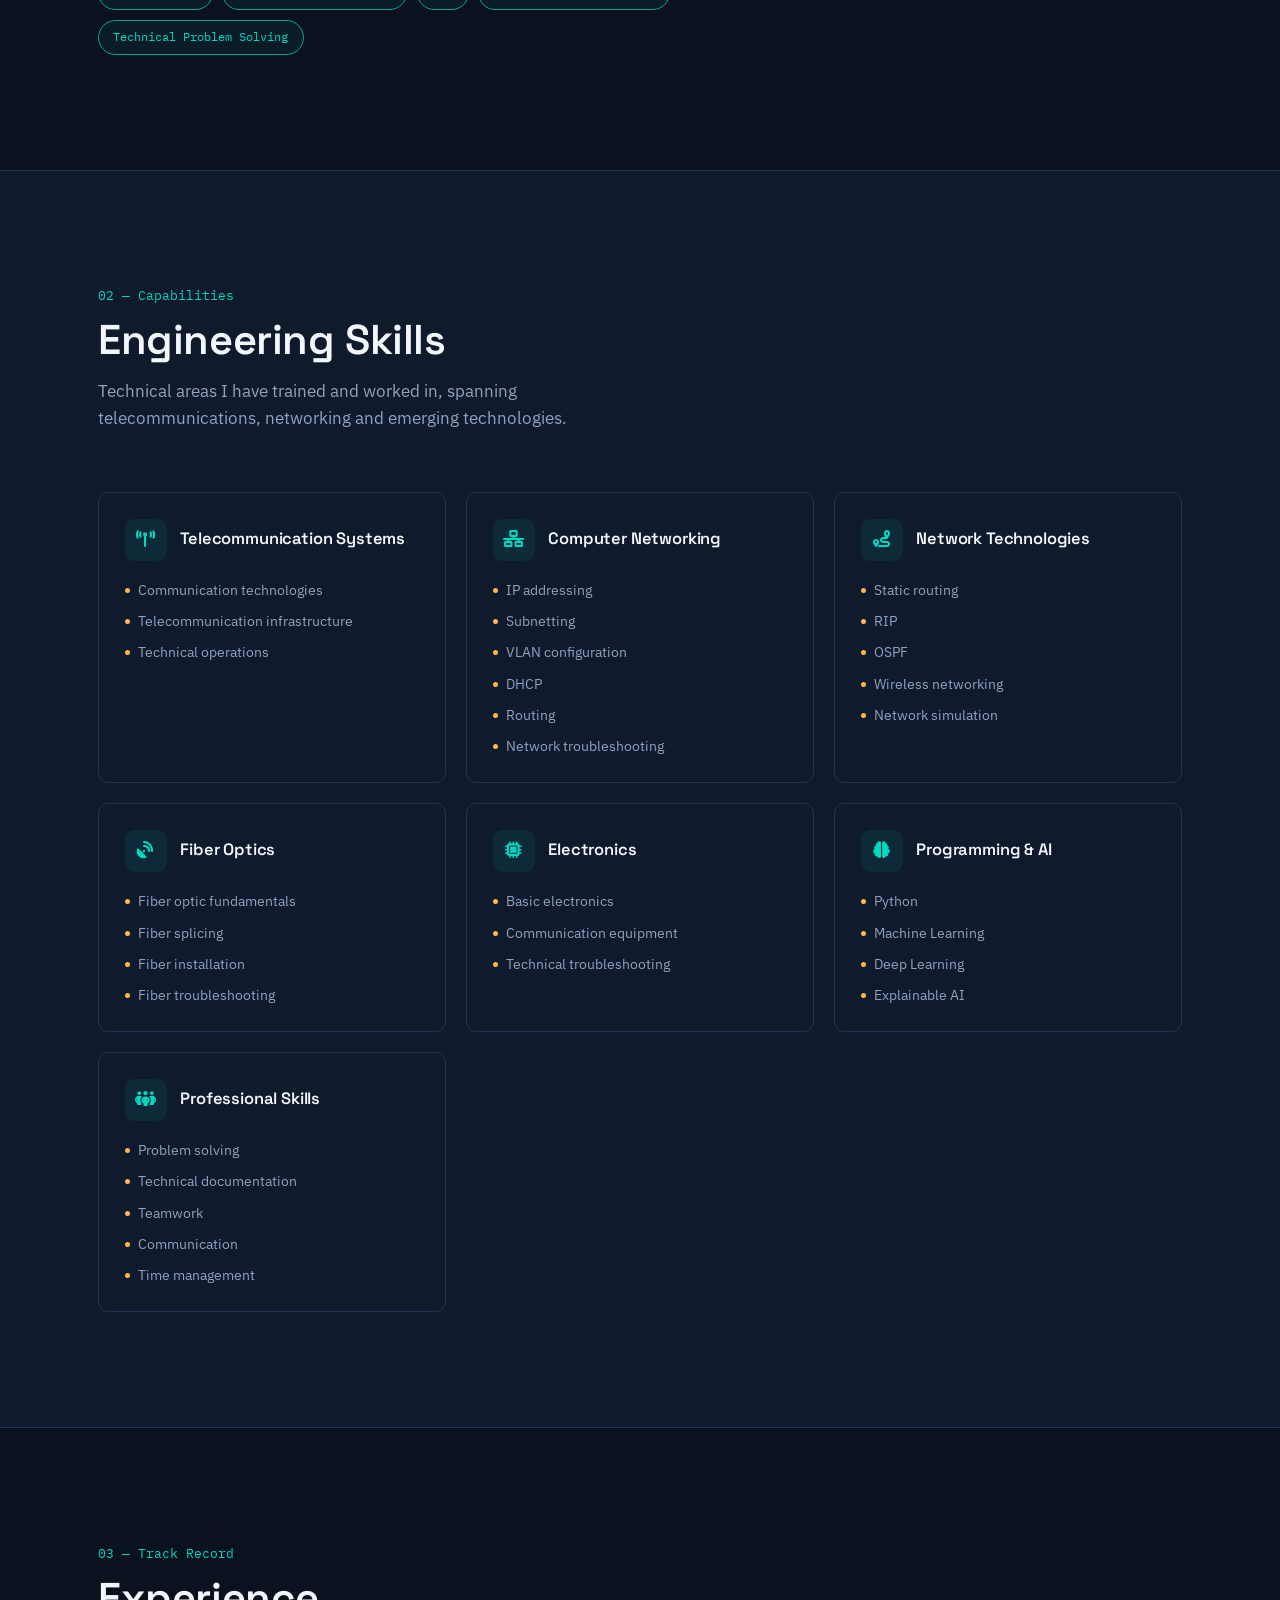
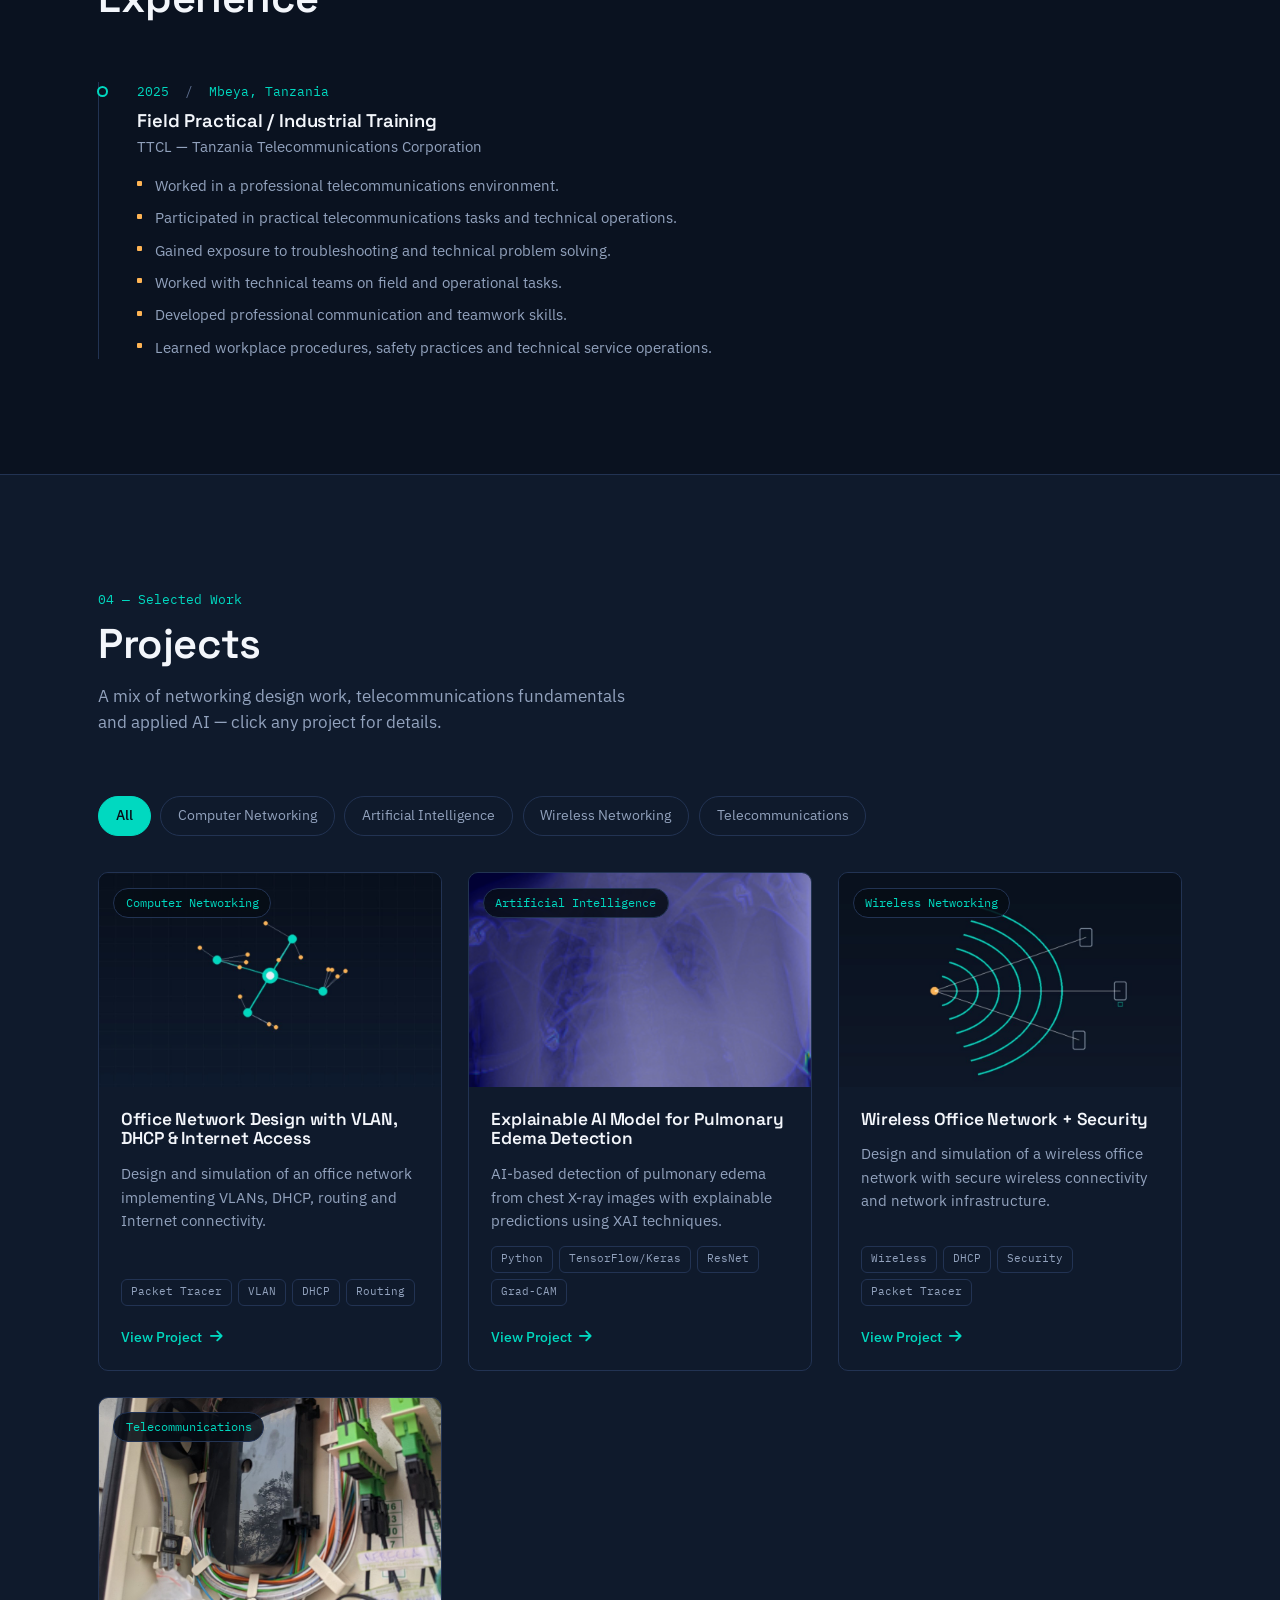
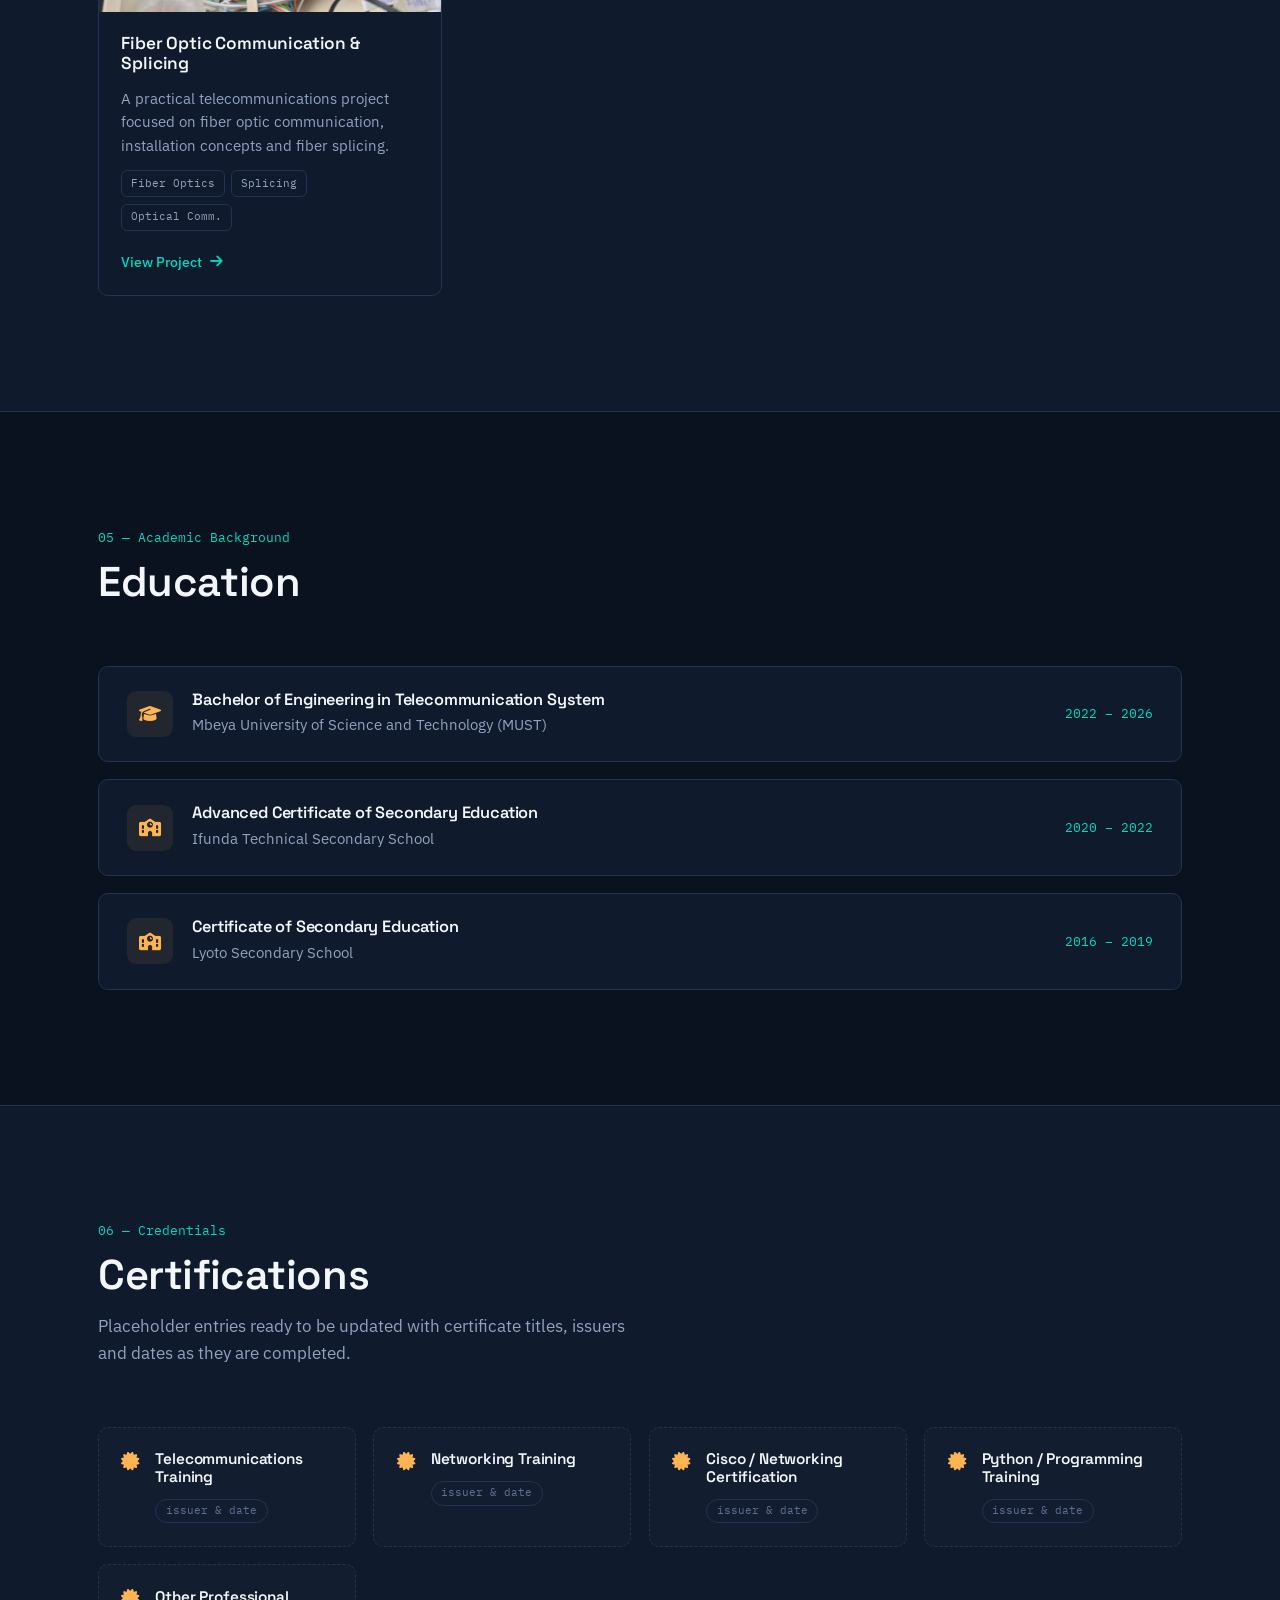
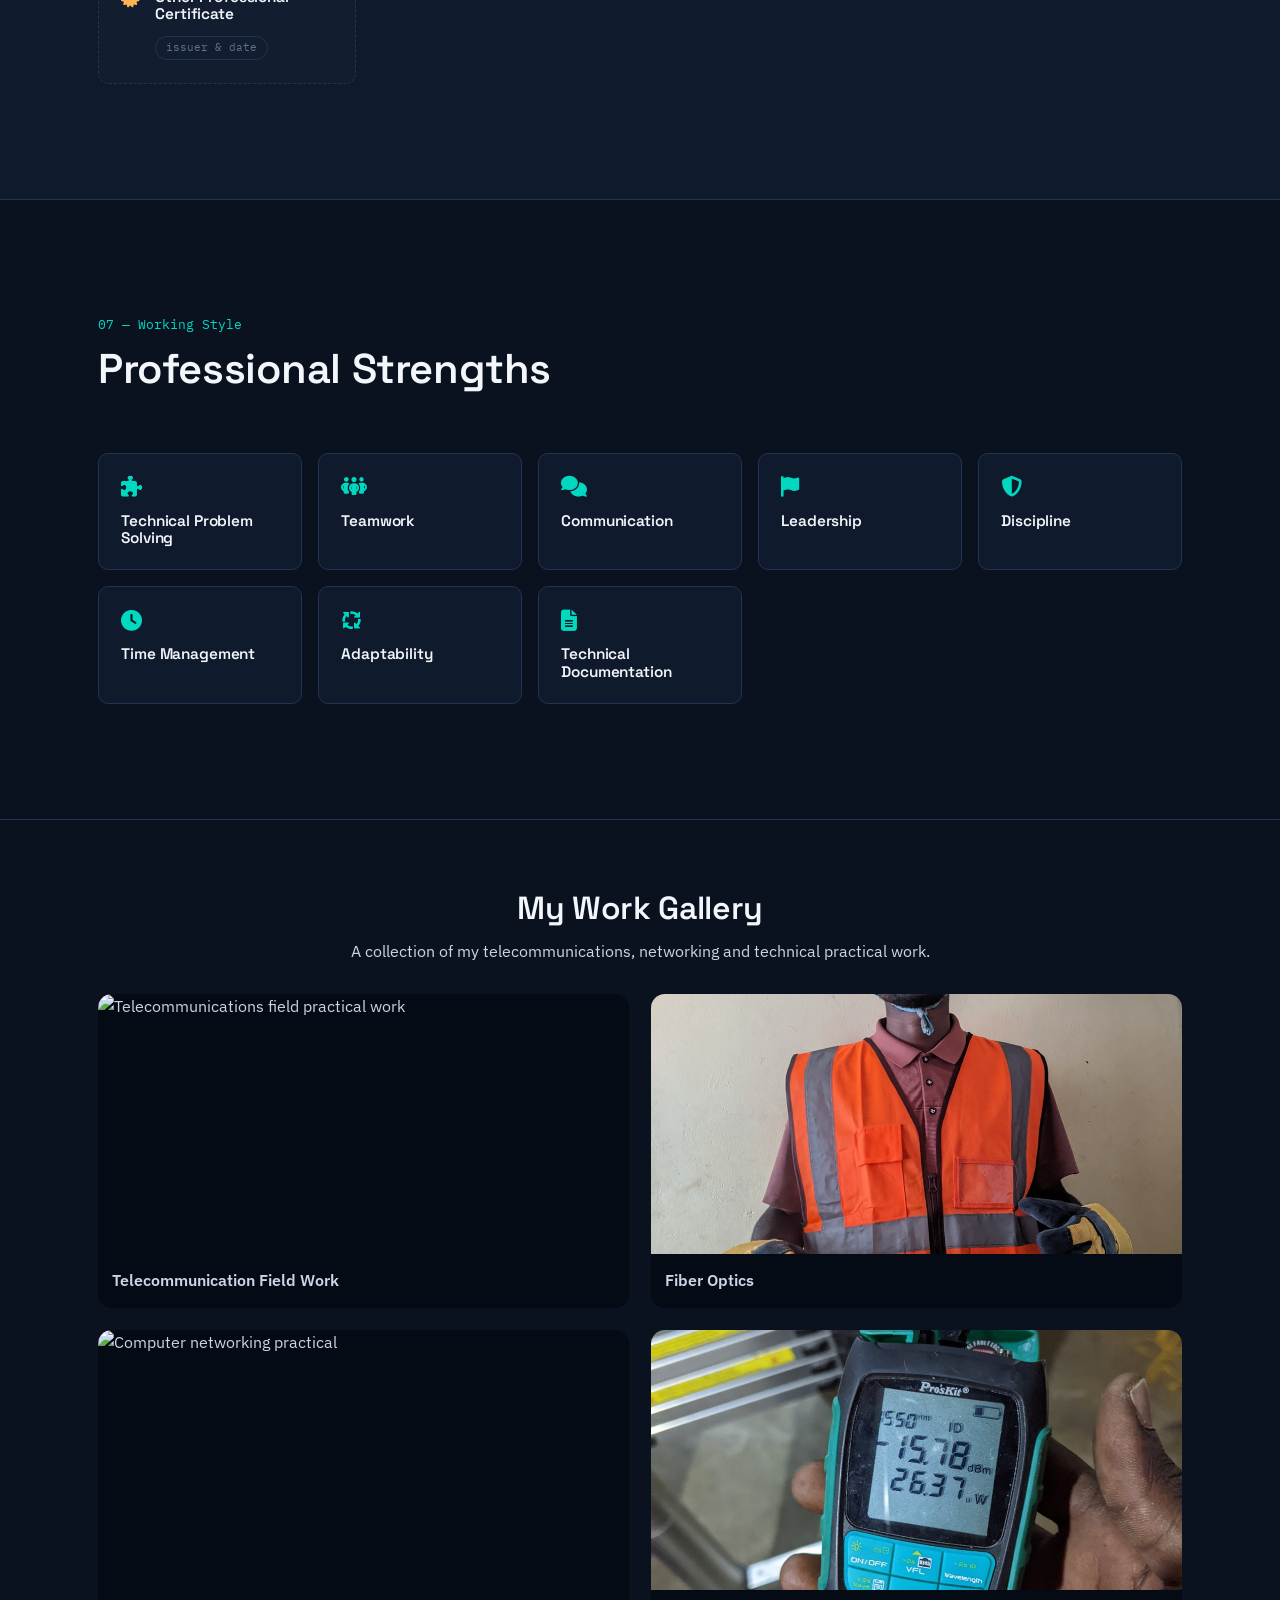
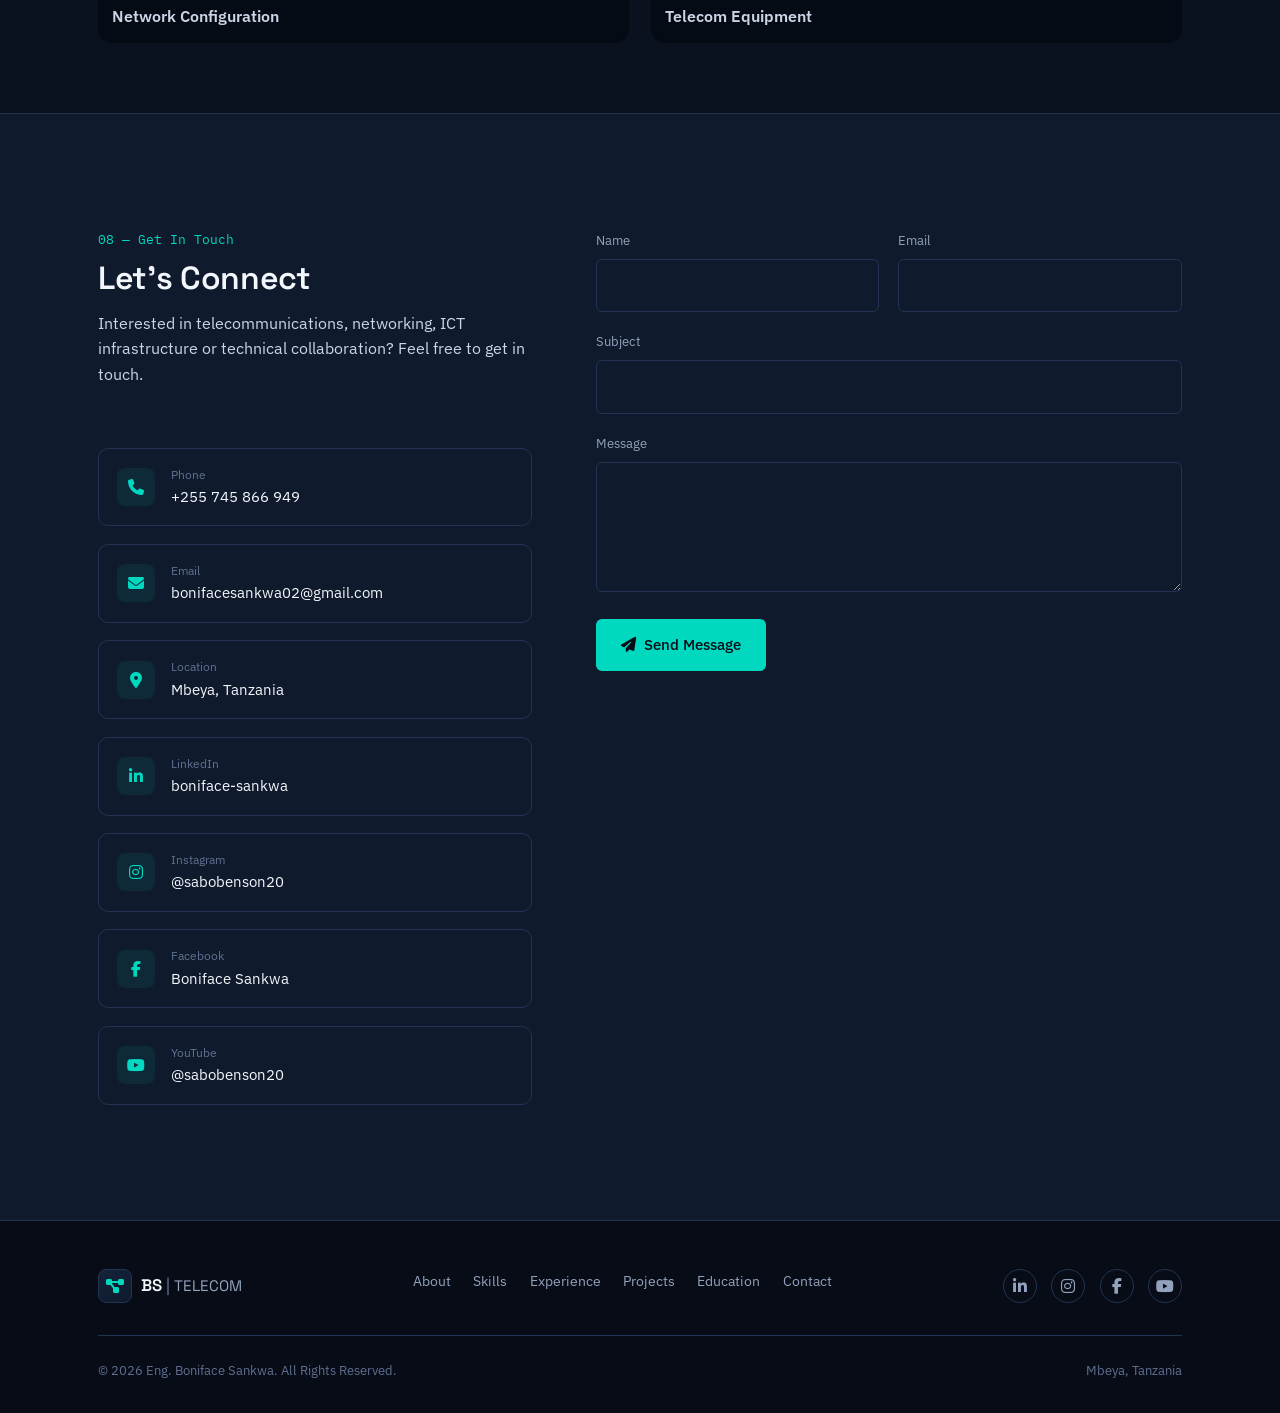
==== commit b50259e2: "Fix image source paths in gallery section Updated image source paths in the gallery section to use t" ====
--- a/index.html
+++ b/index.html
@@ -505,7 +505,7 @@
             <div class="gallery-grid">
     
                 <figure class="gallery-item">
-                    <img src="assets/images/gallery/ttcl-field-work.jpg" alt="Telecommunications field practical work"
+                    <img src="assets/images/Gallery/ttcl-field-work.jpg" alt="Telecommunications field practical work"
                         loading="lazy">
                     <figcaption>Telecommunication Field Work</figcaption>
                 </figure>
@@ -516,7 +516,7 @@
                 </figure>
     
                 <figure class="gallery-item">
-                    <img src="assets/images/gallery/network-configuration.jpg" alt="Computer networking practical"
+                    <img src="assets/images/Gallery/network-configuration.jpg" alt="Computer networking practical"
                         loading="lazy">
                     <figcaption>Network Configuration</figcaption>
                 </figure>
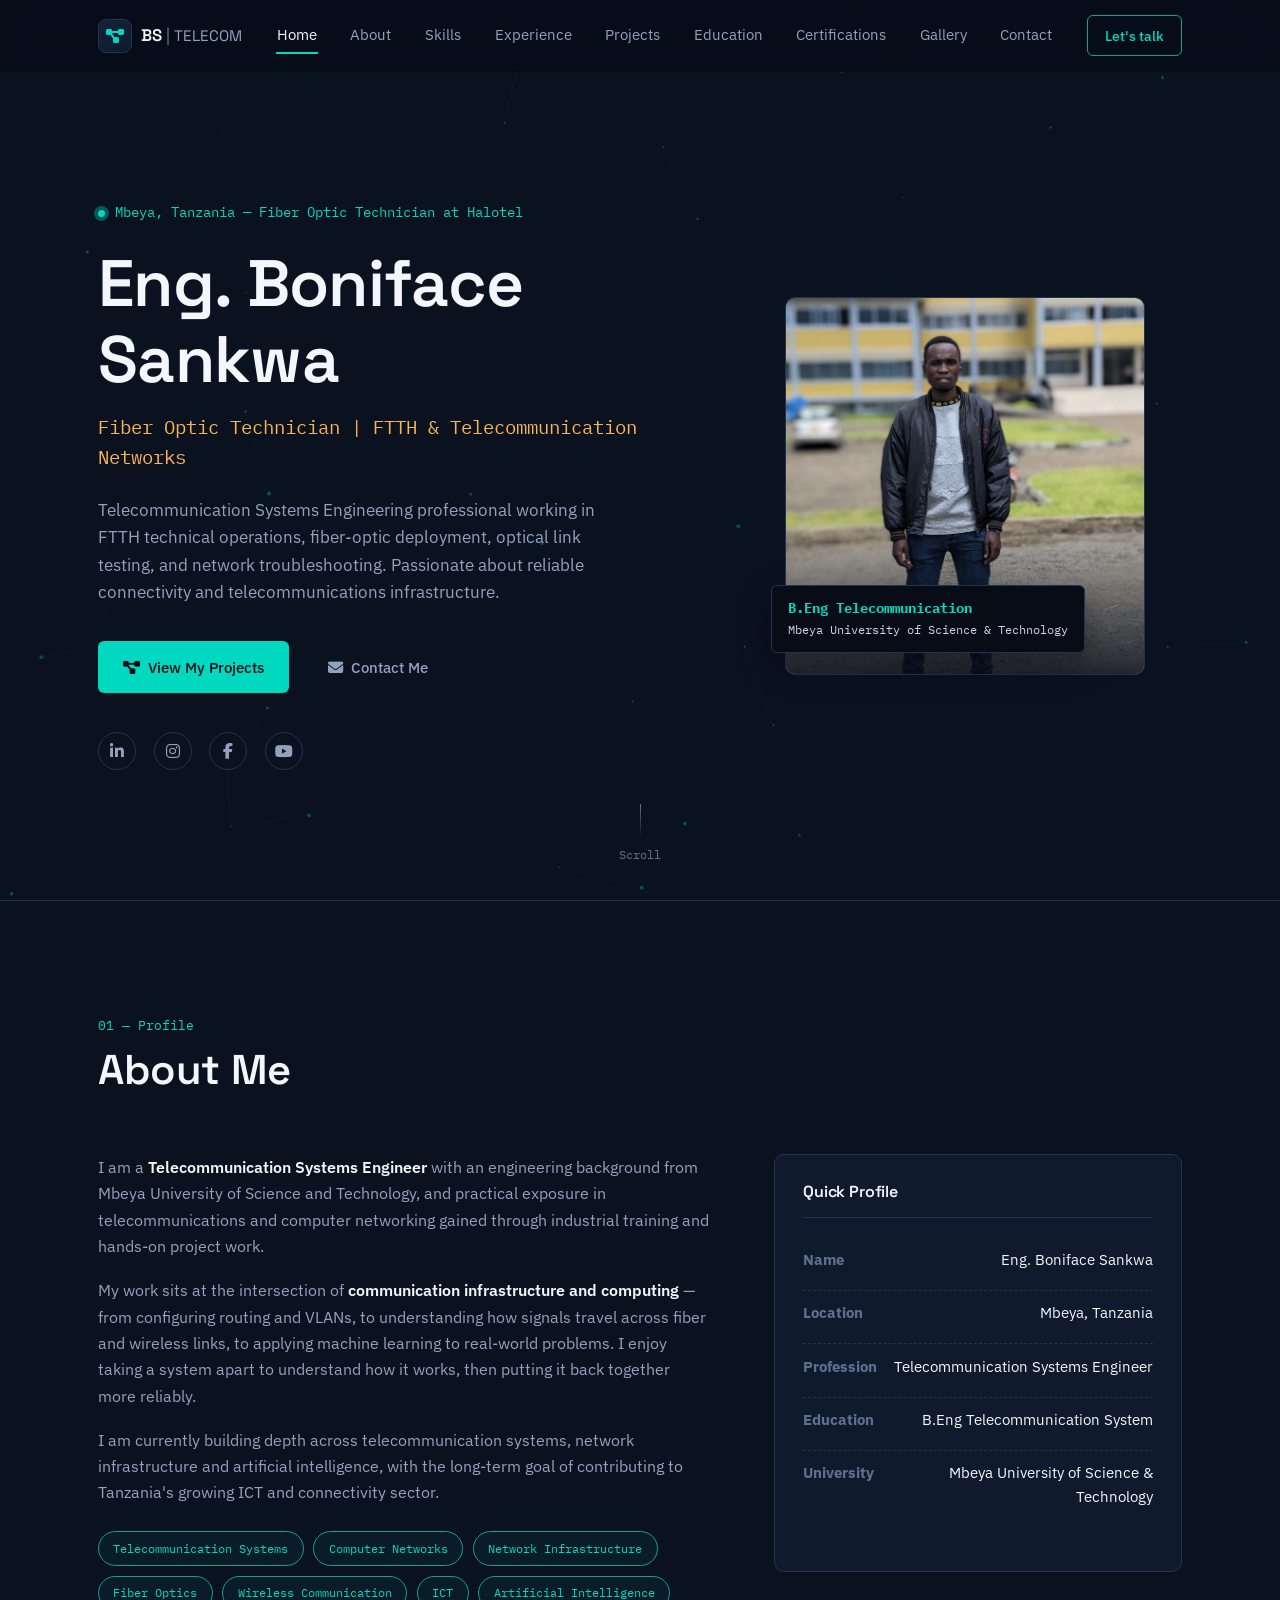
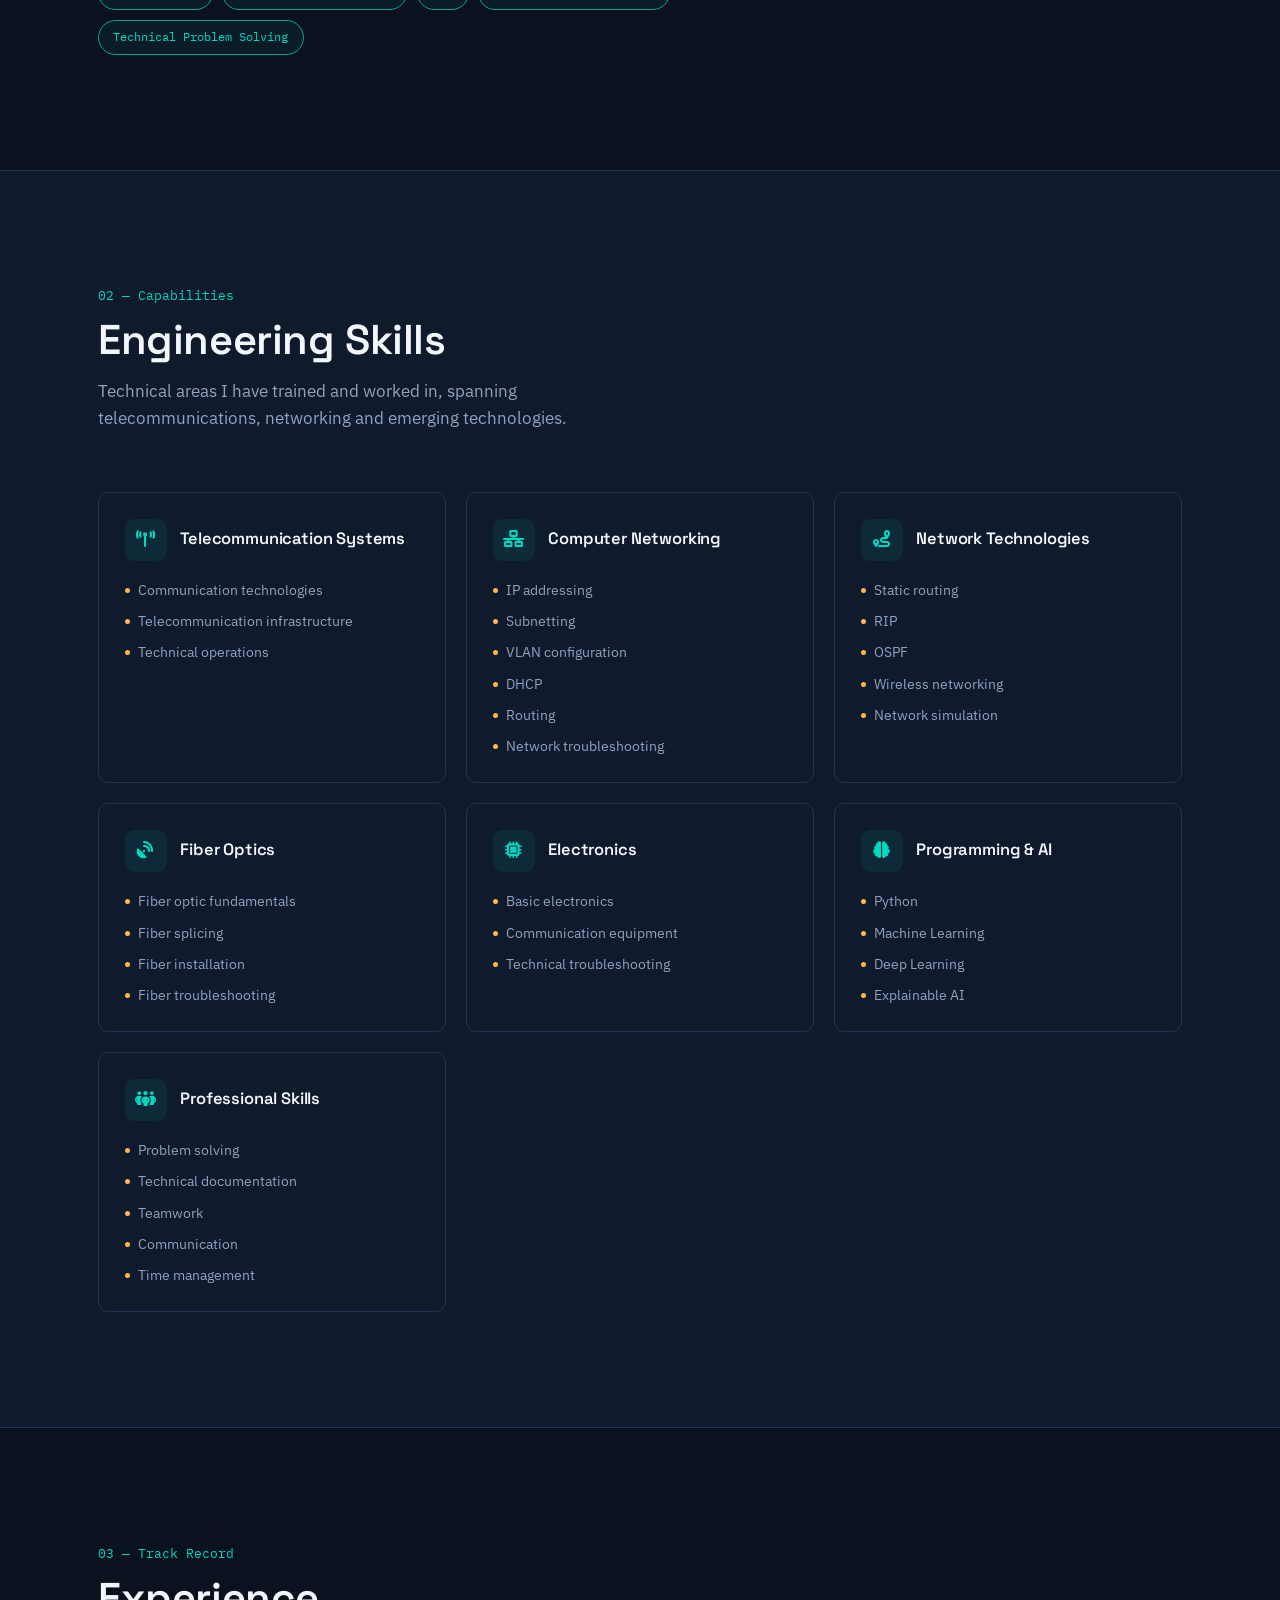
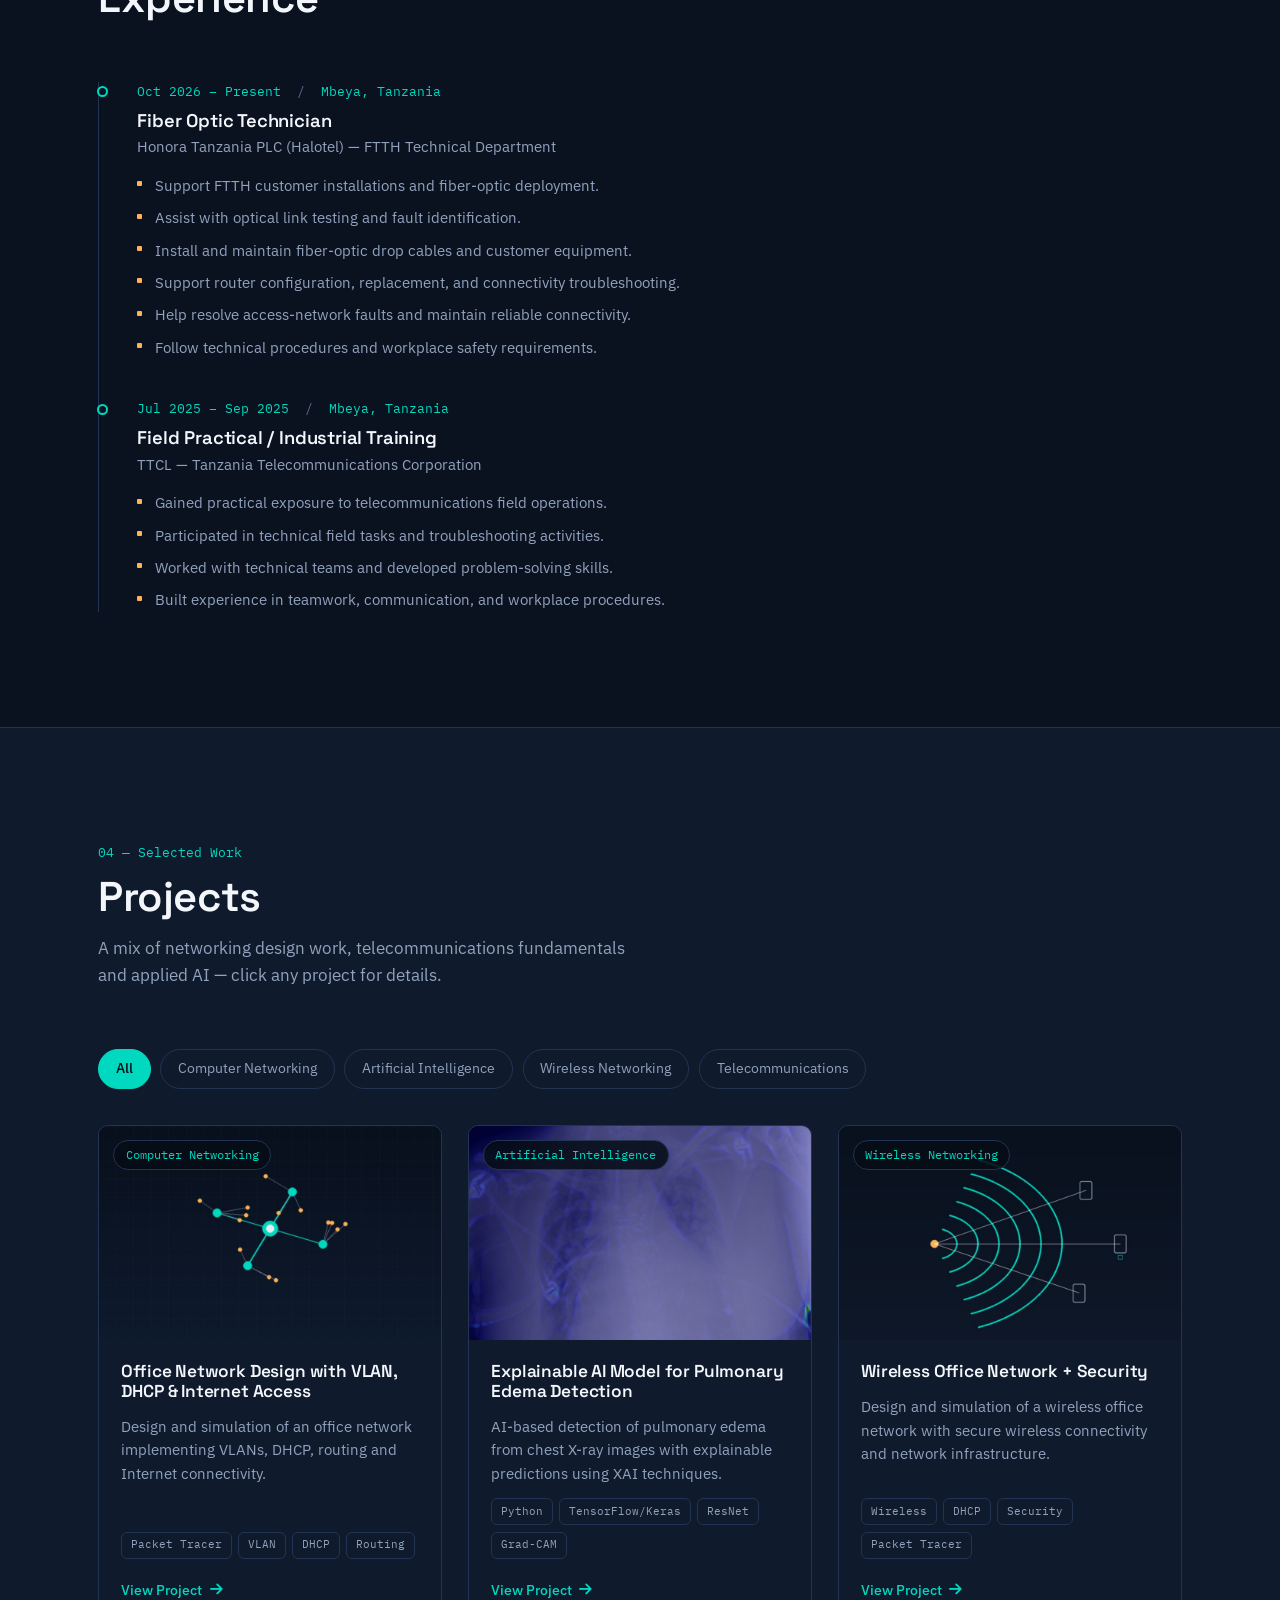
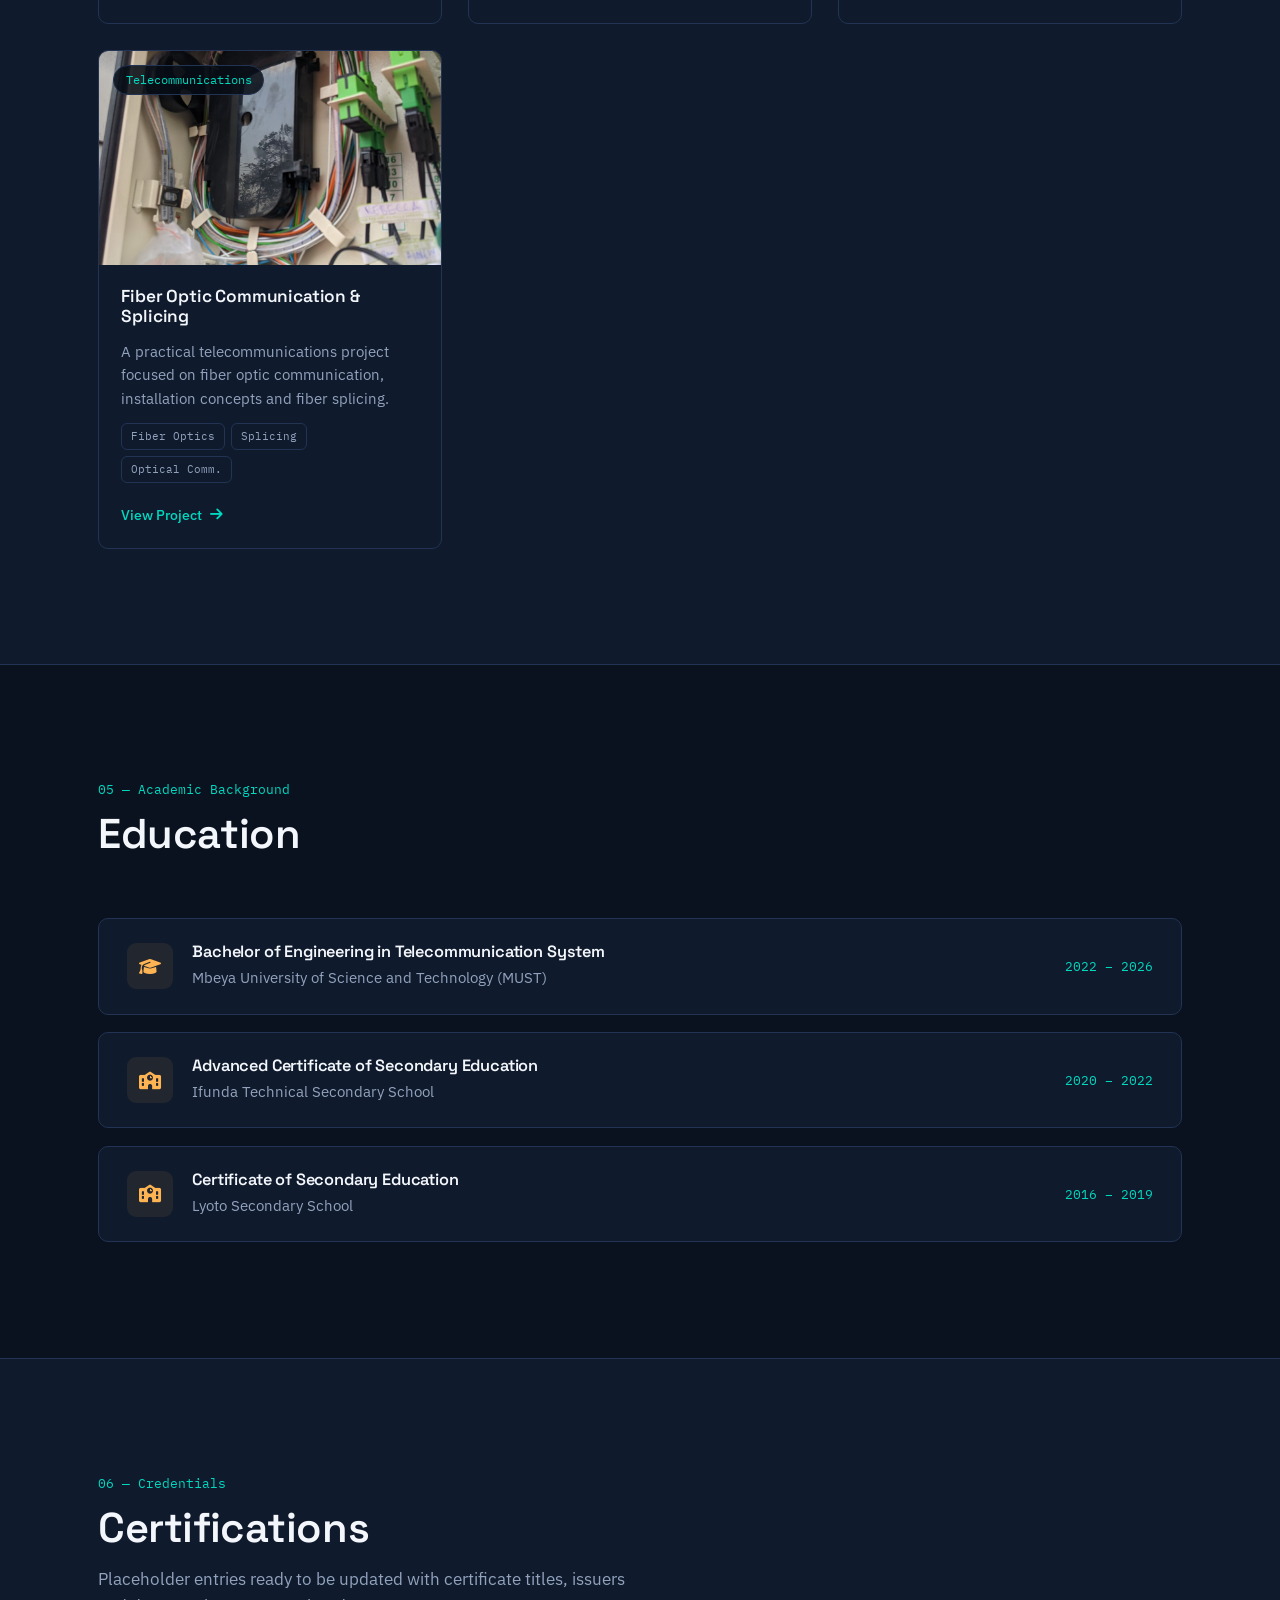
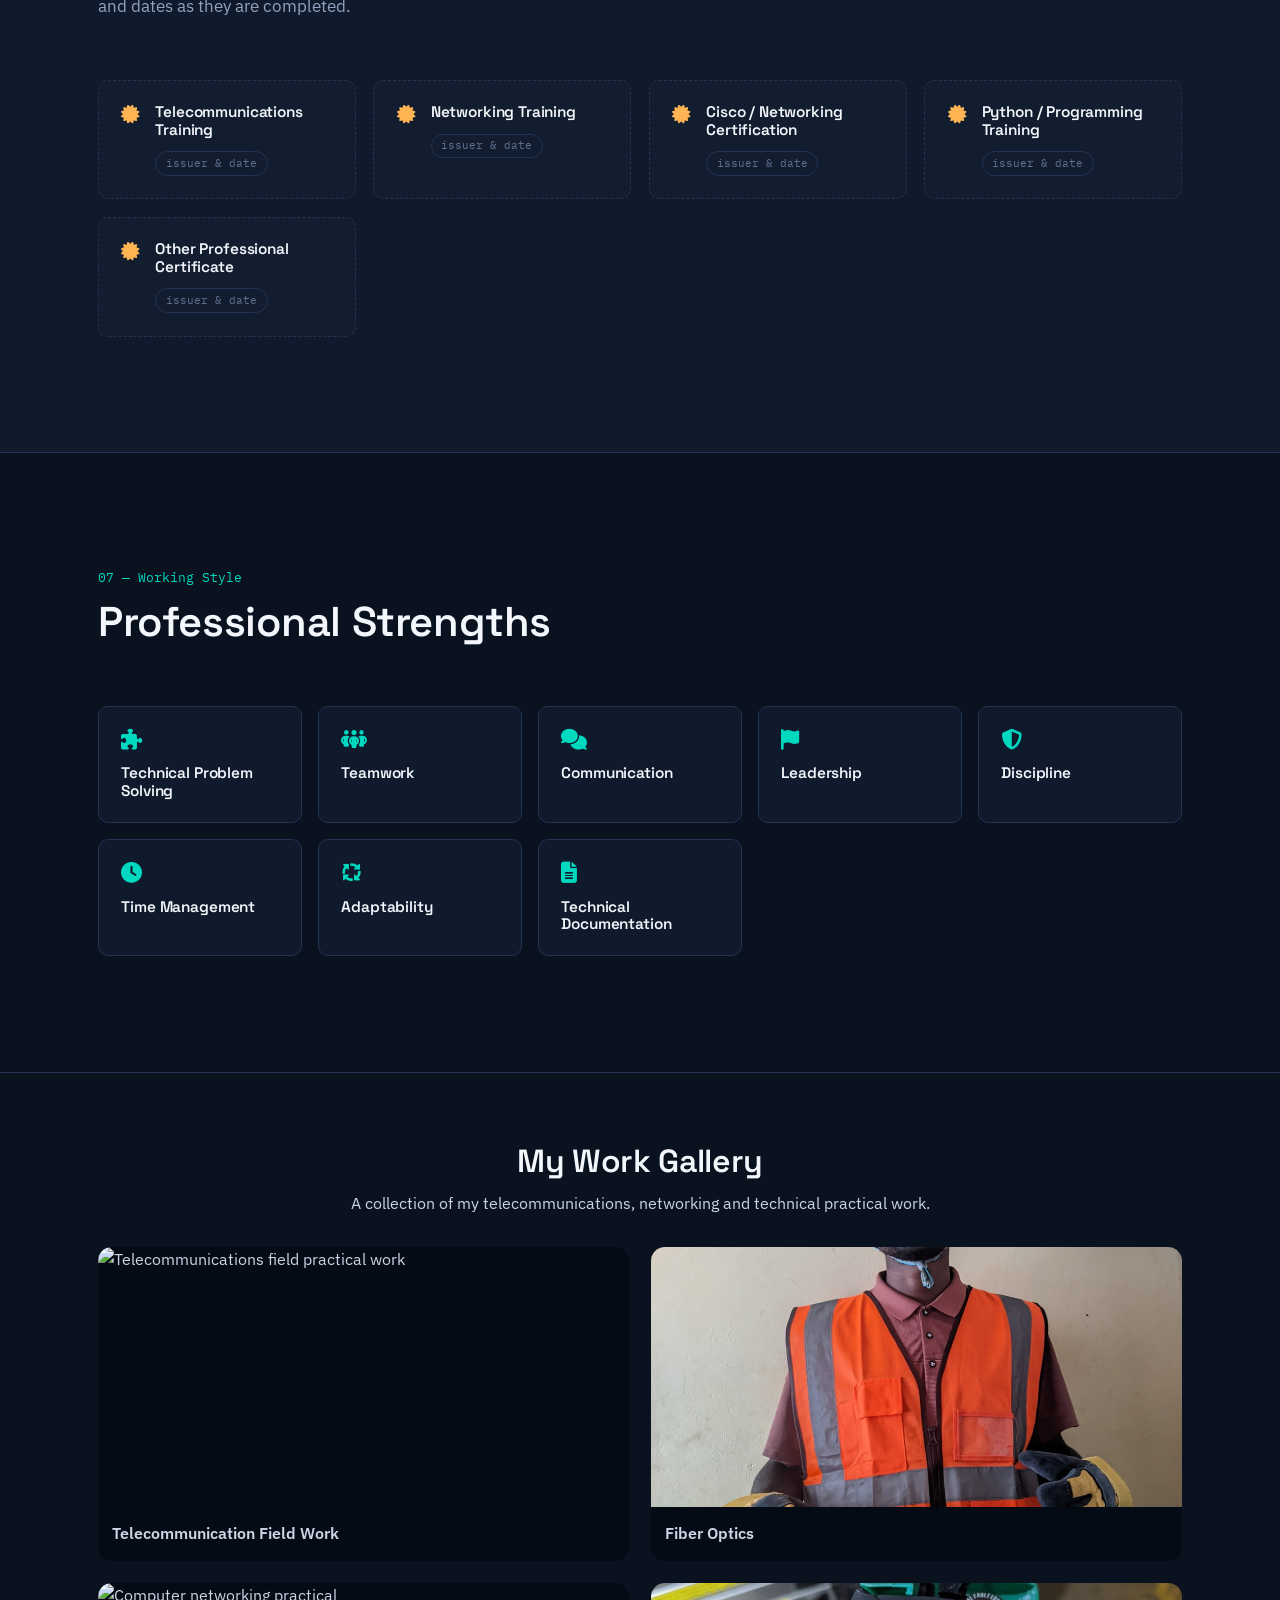
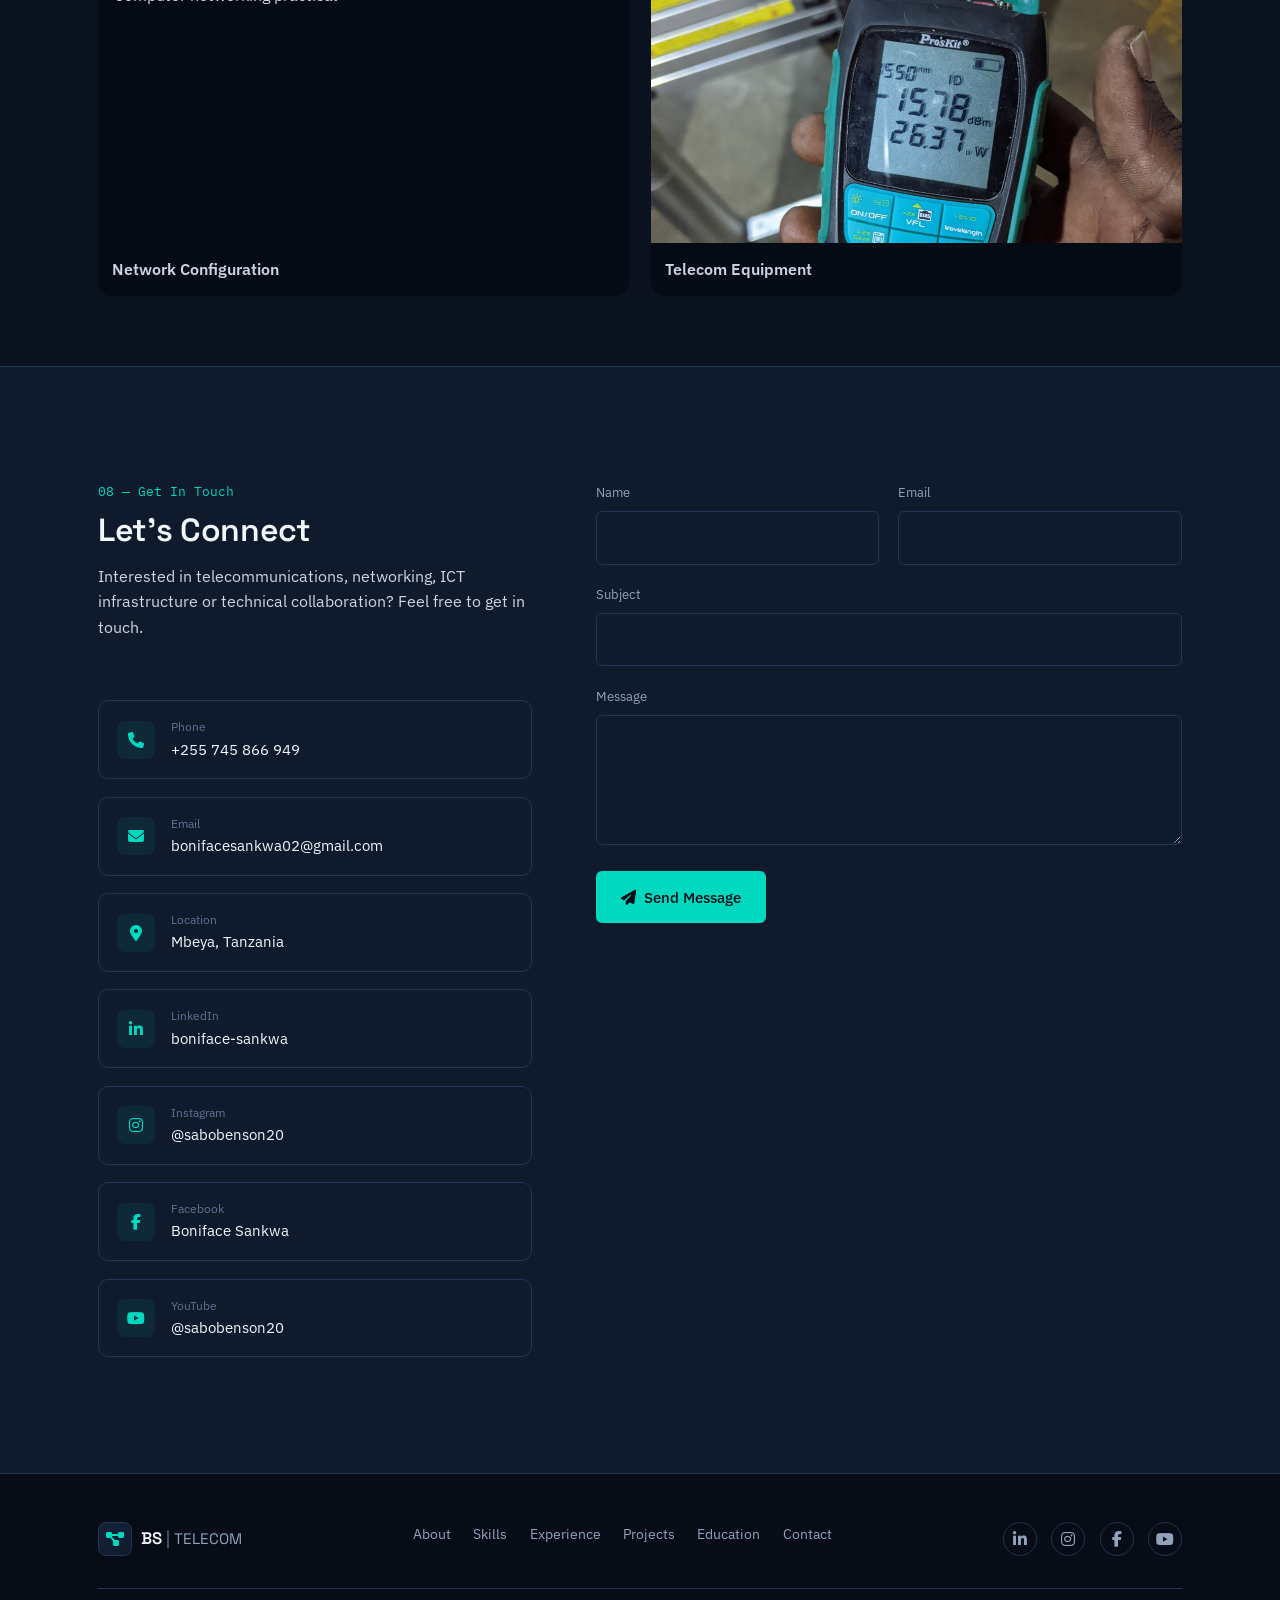
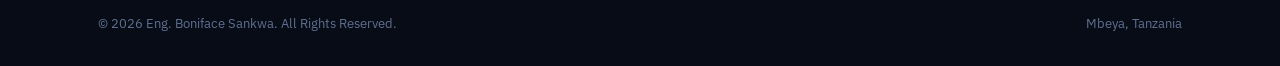
==== commit 24608278: "Revise hero section and employment details Updated hero section and experience details for clarity a" ====
--- a/index.html
+++ b/index.html
@@ -95,10 +95,23 @@
   <section class="hero" id="home">
     <div class="container">
       <div class="hero-copy">
-        <p class="hero-eyebrow"><span class="dot"></span> Mbeya, Tanzania — available for opportunities</p>
+        <p class="hero-eyebrow">
+          <span class="dot"></span>
+          Mbeya, Tanzania — Fiber Optic Technician at Halotel
+        </p>
+        
         <h1>Eng. Boniface Sankwa</h1>
-        <p class="hero-role">Telecommunication Systems Engineer</p>
-        <p class="hero-intro">Telecommunication Systems Engineer with practical exposure in telecommunications, computer networking, electronics, technical troubleshooting, and emerging AI technologies.</p>
+        
+        <p class="hero-role">
+          Fiber Optic Technician | FTTH &amp; Telecommunication Networks
+        </p>
+        
+        <p class="hero-intro">
+          Telecommunication Systems Engineering professional working in
+          FTTH technical operations, fiber-optic deployment, optical link
+          testing, and network troubleshooting. Passionate about reliable
+          connectivity and telecommunications infrastructure.
+        </p>
 
         <div class="hero-actions">
           <a href="#projects" class="btn btn-primary"><i class="fa-solid fa-diagram-project"></i> View My Projects</a>
@@ -282,21 +295,52 @@
       </div>
 
       <div class="timeline">
+      
+        <!-- Current Employment: Halotel -->
         <div class="timeline-item reveal">
           <div class="timeline-meta">
-            <span>2025</span><span class="sep">/</span><span>Mbeya, Tanzania</span>
-          </div>
+            <span>Oct 2026 – Present</span>
+            <span class="sep">/</span>
+            <span>Mbeya, Tanzania</span>
+          </div>
+      
+          <h3>Fiber Optic Technician</h3>
+          <p class="org">
+            Honora Tanzania PLC (Halotel) — FTTH Technical Department
+          </p>
+      
+          <ul>
+            <li>Support FTTH customer installations and fiber-optic deployment.</li>
+            <li>Assist with optical link testing and fault identification.</li>
+            <li>Install and maintain fiber-optic drop cables and customer equipment.</li>
+            <li>Support router configuration, replacement, and connectivity troubleshooting.</li>
+            <li>Help resolve access-network faults and maintain reliable connectivity.</li>
+            <li>Follow technical procedures and workplace safety requirements.</li>
+          </ul>
+        </div>
+      
+        <!-- Previous Experience: TTCL -->
+        <div class="timeline-item reveal">
+          <div class="timeline-meta">
+            <span>Jul 2025 – Sep 2025</span>
+            <span class="sep">/</span>
+            <span>Mbeya, Tanzania</span>
+          </div>
+      
           <h3>Field Practical / Industrial Training</h3>
-          <p class="org">TTCL — Tanzania Telecommunications Corporation</p>
-          <ul>
-            <li>Worked in a professional telecommunications environment.</li>
-            <li>Participated in practical telecommunications tasks and technical operations.</li>
-            <li>Gained exposure to troubleshooting and technical problem solving.</li>
-            <li>Worked with technical teams on field and operational tasks.</li>
-            <li>Developed professional communication and teamwork skills.</li>
-            <li>Learned workplace procedures, safety practices and technical service operations.</li>
-          </ul>
-        </div>
+          <p class="org">
+            TTCL — Tanzania Telecommunications Corporation
+          </p>
+      
+          <ul>
+            <li>Gained practical exposure to telecommunications field operations.</li>
+            <li>Participated in technical field tasks and troubleshooting activities.</li>
+            <li>Worked with technical teams and developed problem-solving skills.</li>
+            <li>Built experience in teamwork, communication, and workplace procedures.</li>
+          </ul>
+        </div>
+      
+      </div>
       </div>
     </div>
   </section>
